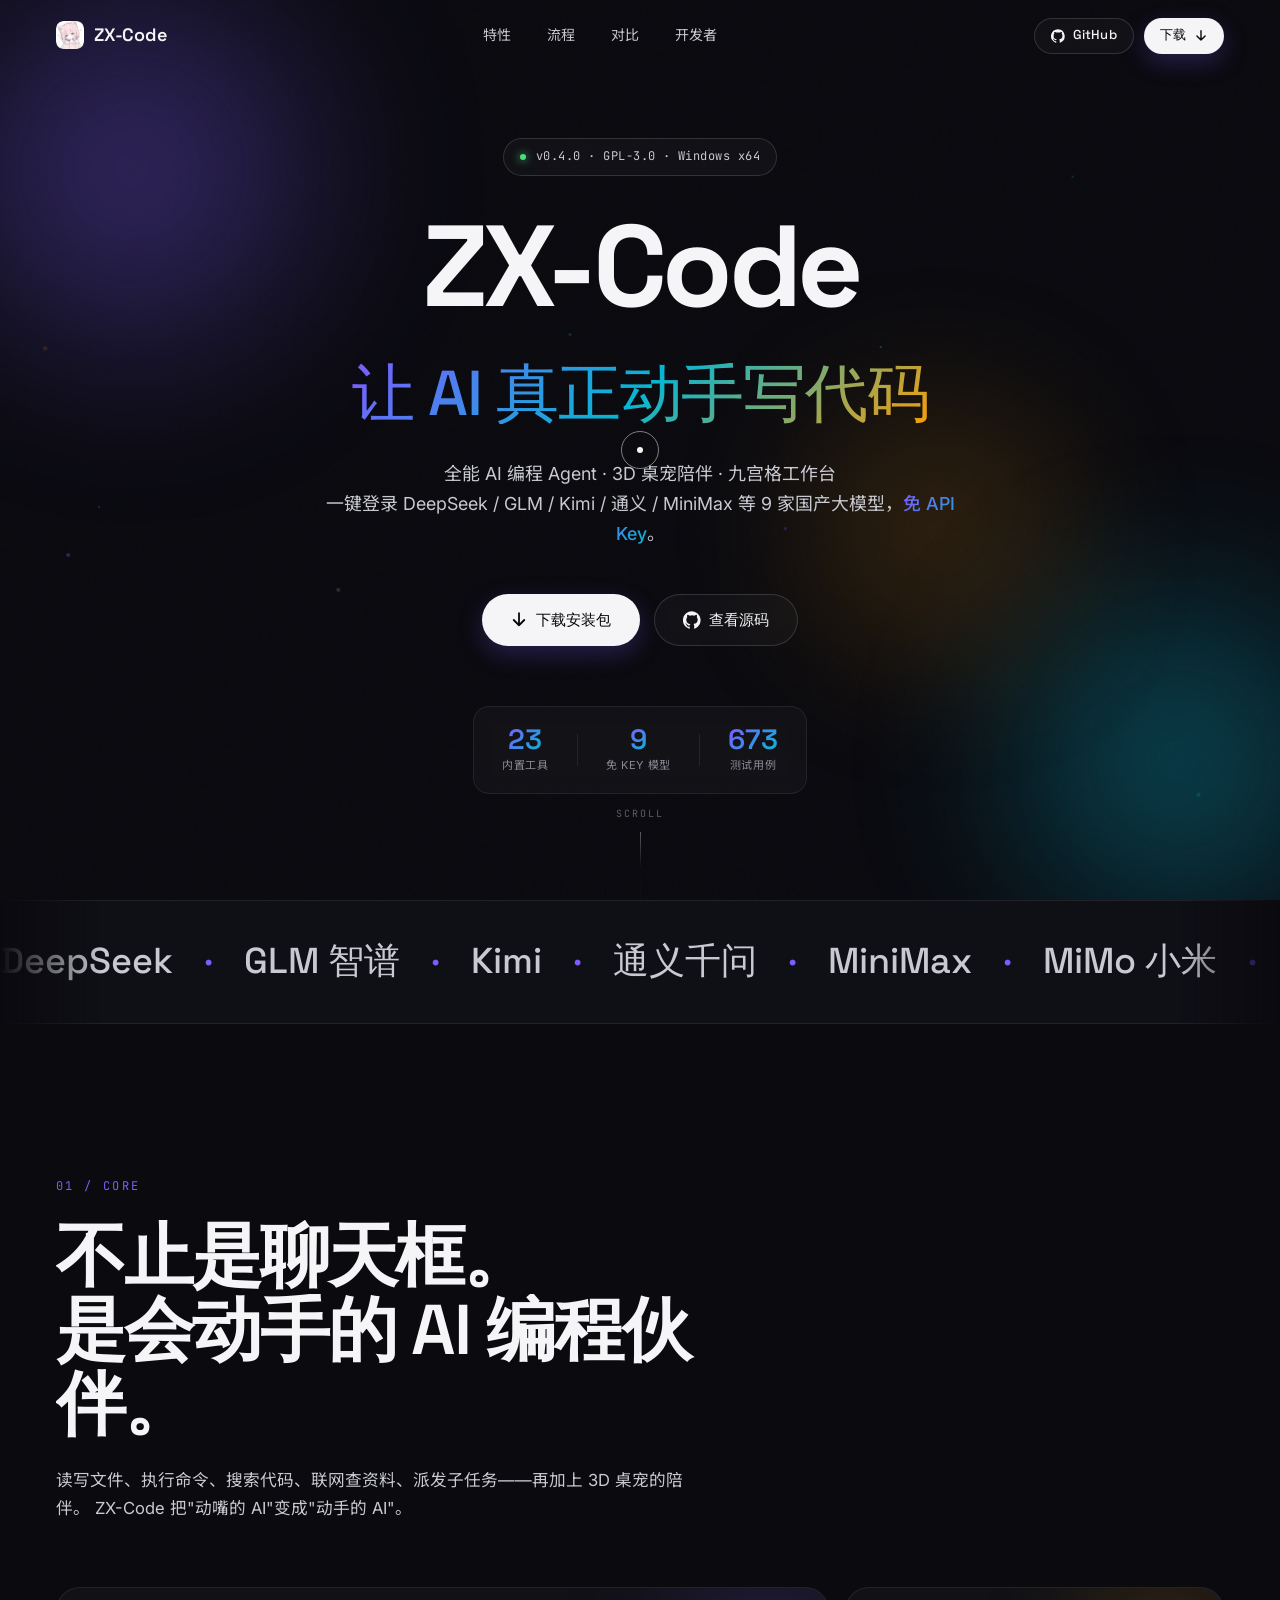
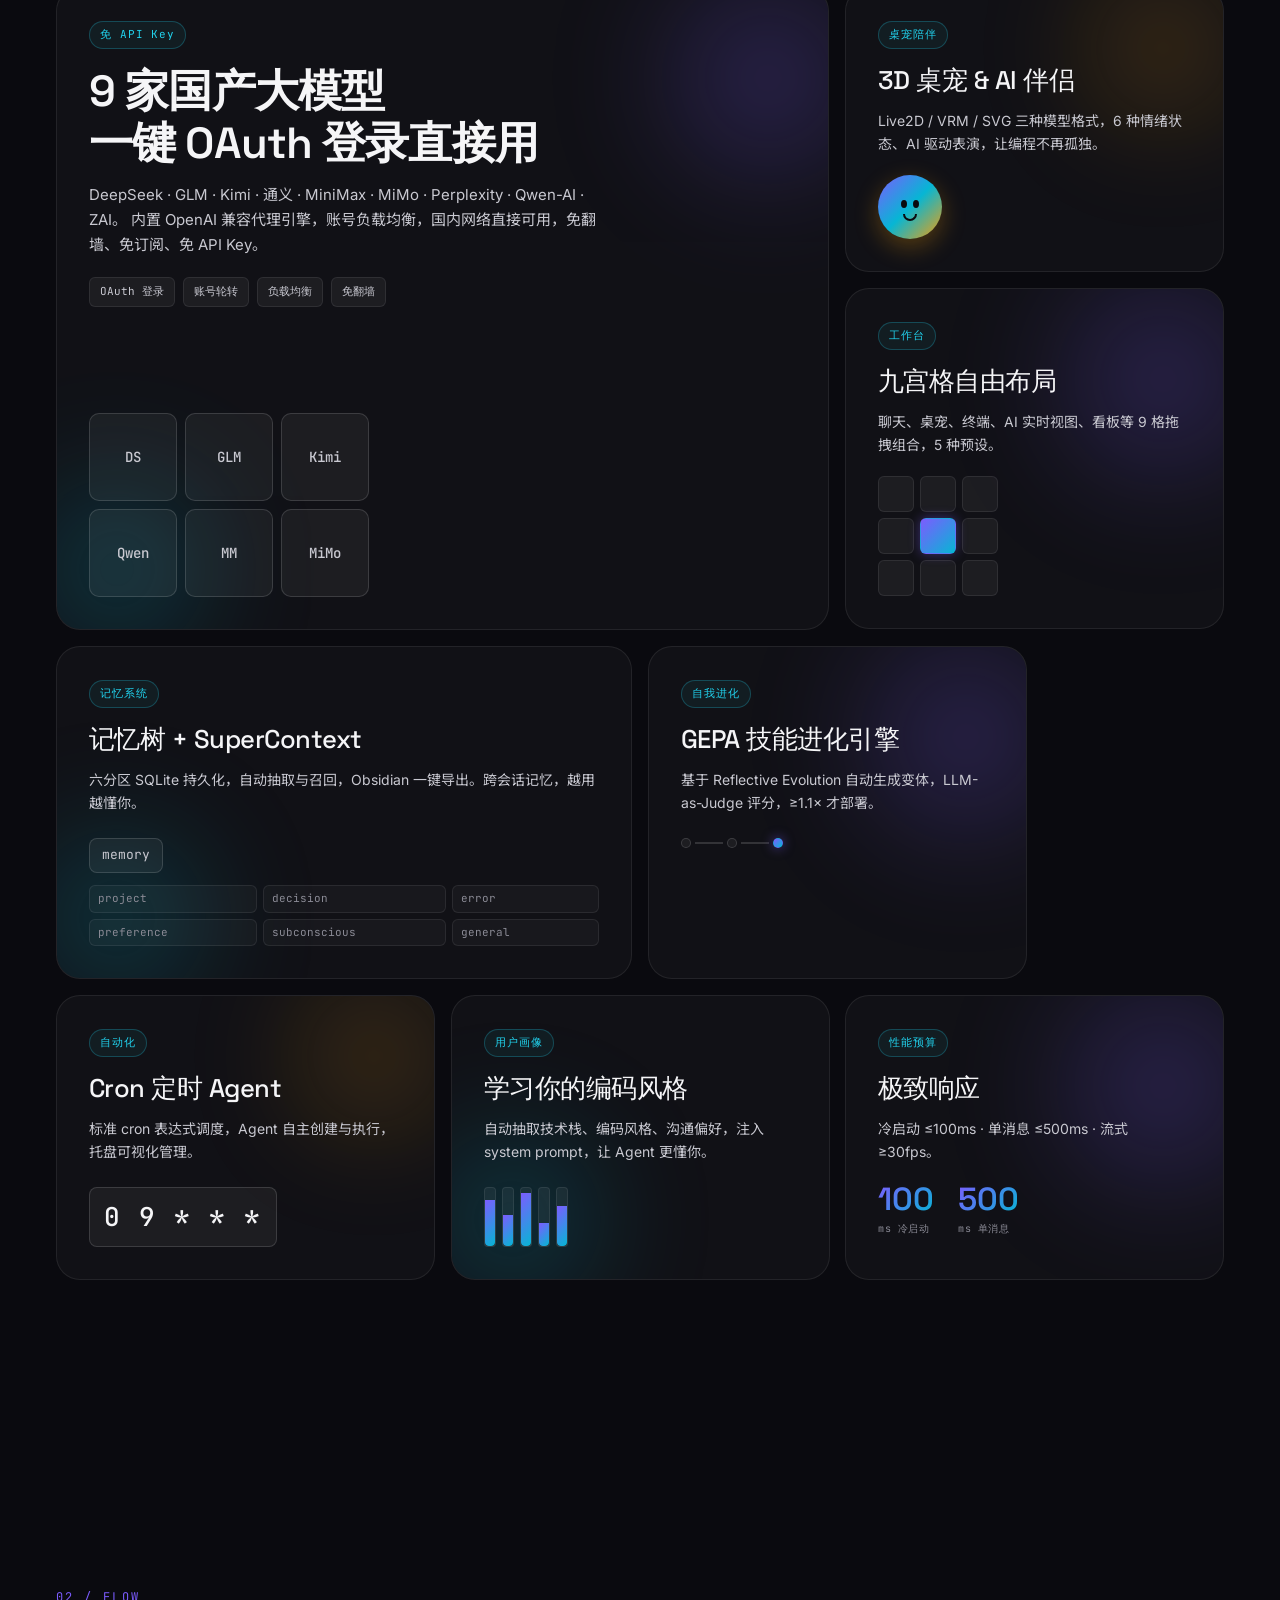
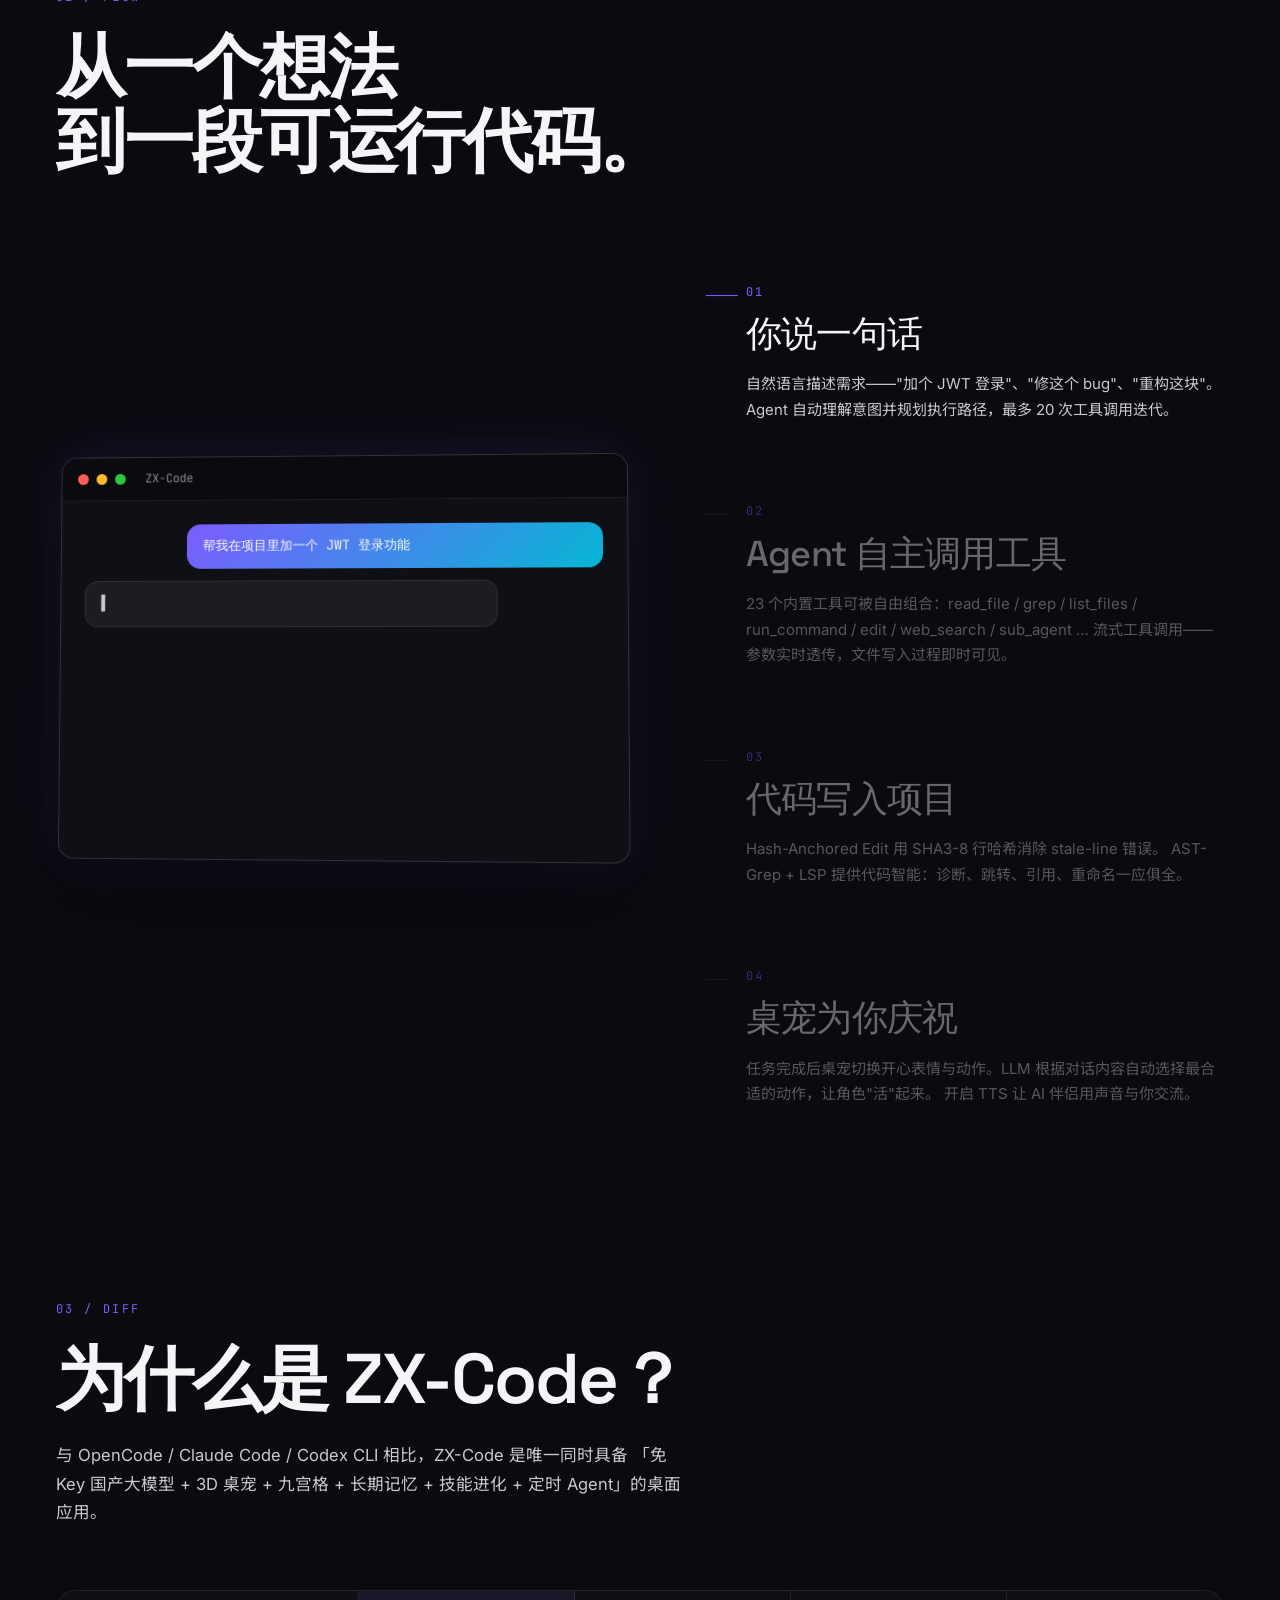
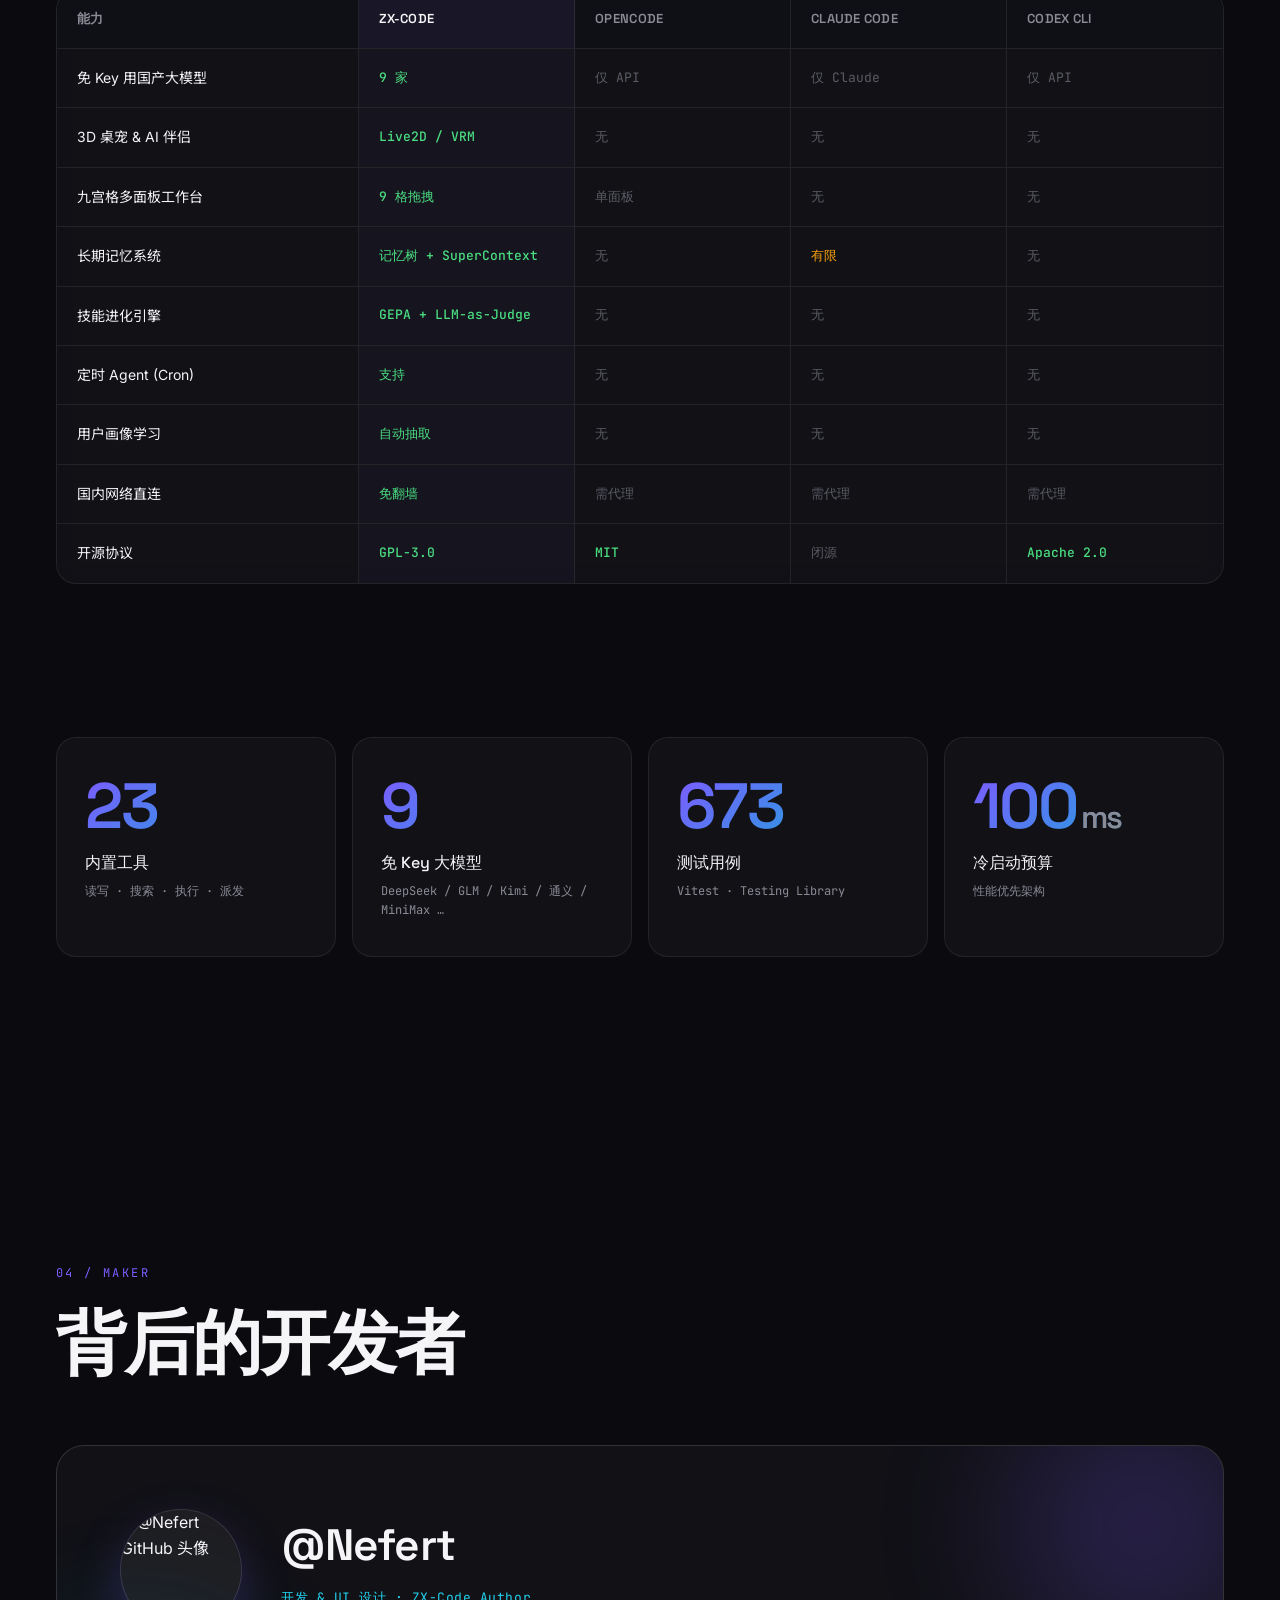
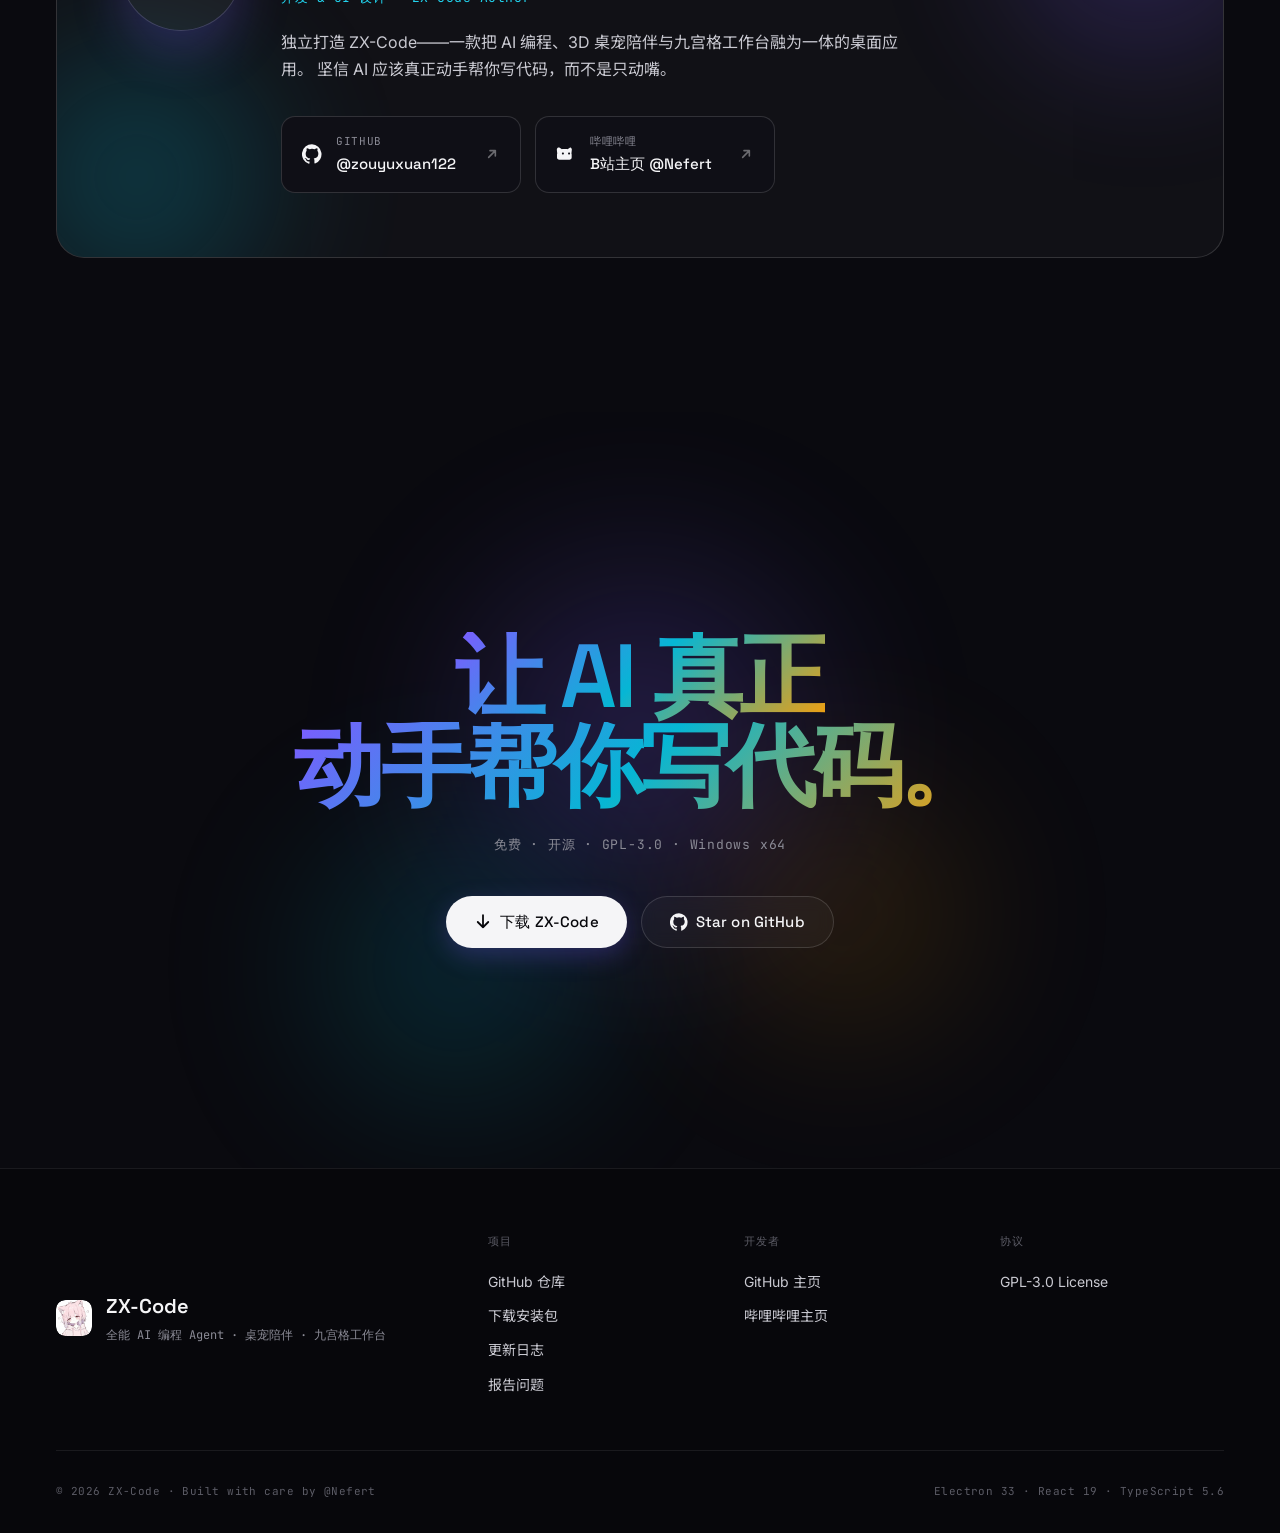
==== index.html @ 52ae1f7a "init: ZX-Code showcase website for GitHub Pages" ====
<!DOCTYPE html>
<html lang="zh-CN">
<head>
  <meta charset="UTF-8" />
  <meta name="viewport" content="width=device-width, initial-scale=1.0, viewport-fit=cover" />
  <title>ZX-Code · 全能 AI 编程 Agent · 桌宠陪伴 · 九宫格工作台</title>
  <meta name="description" content="ZX-Code 是一款运行于 Windows 的桌面端 AI 编程 Agent。一键登录免费使用 DeepSeek / GLM / Kimi / 通义 / MiniMax 等国产大模型，免 API Key。内置 3D 桌宠、九宫格工作台、长期记忆、技能进化引擎、定时 Agent、用户画像。" />
  <meta name="theme-color" content="#0A0A0F" />
  <meta property="og:title" content="ZX-Code · 全能 AI 编程 Agent" />
  <meta property="og:description" content="免 Key 国产大模型 + 3D 桌宠 + 九宫格工作台 + 长期记忆 + 技能进化 + 定时 Agent" />
  <meta property="og:type" content="website" />
  <link rel="icon" href="favicon.png" type="image/png" />
  <link rel="apple-touch-icon" href="favicon.png" />
  <link rel="preconnect" href="https://fonts.googleapis.com" />
  <link rel="preconnect" href="https://fonts.gstatic.com" crossorigin />
  <link href="https://fonts.googleapis.com/css2?family=Space+Grotesk:wght@300;400;500;600;700&family=Inter:wght@300;400;500;600;700&family=JetBrains+Mono:wght@400;500;600&family=Noto+Sans+SC:wght@300;400;500;700&display=swap" rel="stylesheet" />
  <link rel="stylesheet" href="css/style.css" />
</head>
<body>
  <!-- ============== LOADER ============== -->
  <div class="loader" id="loader" aria-hidden="true">
    <div class="loader-inner">
      <img class="loader-mark" src="favicon.png" alt="" aria-hidden="true" />
      <div class="loader-text">
        <span>Z</span><span>X</span><span>-</span><span>C</span><span>o</span><span>d</span><span>e</span>
      </div>
      <div class="loader-bar"><div class="loader-bar-fill"></div></div>
    </div>
  </div>

  <!-- ============== CURSOR ============== -->
  <div class="cursor-dot" id="cursorDot" aria-hidden="true"></div>
  <div class="cursor-ring" id="cursorRing" aria-hidden="true"></div>

  <!-- ============== SCROLL PROGRESS ============== -->
  <div class="scroll-progress" id="scrollProgress" aria-hidden="true"></div>

  <!-- ============== NOISE / GRAIN OVERLAY ============== -->
  <div class="grain" aria-hidden="true"></div>

  <!-- ============== NAV ============== -->
  <header class="nav" id="nav">
    <a href="#top" class="nav-brand" data-cursor="hover">
      <img class="nav-mark" src="favicon.png" alt="" aria-hidden="true" />
      <span>ZX-Code</span>
    </a>
    <nav class="nav-links">
      <a href="#features" data-cursor="hover">特性</a>
      <a href="#workflow" data-cursor="hover">流程</a>
      <a href="#compare" data-cursor="hover">对比</a>
      <a href="#developer" data-cursor="hover">开发者</a>
    </nav>
    <div class="nav-cta">
      <a class="btn btn-ghost btn-sm" href="https://github.com/zouyuxuan122/ZX-code" target="_blank" rel="noopener" data-cursor="hover">
        <svg width="14" height="14" viewBox="0 0 24 24" fill="currentColor" aria-hidden="true"><path d="M12 .3a12 12 0 0 0-3.8 23.4c.6.1.8-.3.8-.6v-2.2c-3.3.7-4-1.6-4-1.6-.5-1.4-1.3-1.8-1.3-1.8-1-.7.1-.7.1-.7 1.2.1 1.8 1.2 1.8 1.2 1.1 1.8 2.8 1.3 3.5 1 .1-.8.4-1.3.8-1.6-2.7-.3-5.5-1.3-5.5-6 0-1.3.5-2.4 1.2-3.2 0-.4-.5-1.6.2-3.2 0 0 1-.3 3.3 1.2a11.5 11.5 0 0 1 6 0C17.3 4.7 18.3 5 18.3 5c.7 1.6.2 2.8.1 3.2.8.8 1.2 1.9 1.2 3.2 0 4.6-2.8 5.6-5.5 5.9.4.4.8 1.1.8 2.3v3.3c0 .3.2.7.8.6A12 12 0 0 0 12 .3"/></svg>
        GitHub
      </a>
      <a class="btn btn-primary btn-sm" href="https://github.com/zouyuxuan122/ZX-code/releases/latest" target="_blank" rel="noopener" data-cursor="hover">
        下载
        <svg width="14" height="14" viewBox="0 0 24 24" fill="none" stroke="currentColor" stroke-width="2.4" stroke-linecap="round" stroke-linejoin="round" aria-hidden="true"><path d="M5 12l7 7 7-7M12 19V3"/></svg>
      </a>
    </div>
    <button class="nav-burger" id="navBurger" aria-label="菜单">
      <span></span><span></span>
    </button>
  </header>

  <!-- ============== MOBILE MENU ============== -->
  <div class="mobile-menu" id="mobileMenu">
    <a href="#features">特性</a>
    <a href="#workflow">流程</a>
    <a href="#compare">对比</a>
    <a href="#developer">开发者</a>
    <a href="https://github.com/zouyuxuan122/ZX-code" target="_blank" rel="noopener">GitHub</a>
    <a href="https://github.com/zouyuxuan122/ZX-code/releases/latest" target="_blank" rel="noopener">下载安装包</a>
  </div>

  <main id="top">

    <!-- ============== HERO ============== -->
    <section class="hero">
      <div class="hero-bg" aria-hidden="true">
        <div class="hero-grid"></div>
        <div class="hero-glow hero-glow-1"></div>
        <div class="hero-glow hero-glow-2"></div>
        <div class="hero-glow hero-glow-3"></div>
        <div class="hero-particles" id="heroParticles"></div>
      </div>

      <div class="hero-content">
        <div class="hero-pill reveal-up" data-reveal>
          <span class="hero-pill-dot"></span>
          <span>v0.4.0 · GPL-3.0 · Windows x64</span>
        </div>

        <h1 class="hero-title">
          <span class="line mask-line"><span class="mask-text">ZX-Code</span></span>
          <span class="line mask-line"><span class="mask-text accent">让 AI 真正动手写代码</span></span>
        </h1>

        <p class="hero-tagline reveal-up" data-reveal>
          全能 AI 编程 Agent · 3D 桌宠陪伴 · 九宫格工作台<br/>
          一键登录 DeepSeek / GLM / Kimi / 通义 / MiniMax 等 9 家国产大模型，<em>免 API Key</em>。
        </p>

        <div class="hero-cta reveal-up" data-reveal>
          <a class="btn btn-primary btn-lg magnetic" href="https://github.com/zouyuxuan122/ZX-code/releases/latest" target="_blank" rel="noopener" data-cursor="hover">
            <svg width="18" height="18" viewBox="0 0 24 24" fill="none" stroke="currentColor" stroke-width="2.4" stroke-linecap="round" stroke-linejoin="round" aria-hidden="true"><path d="M5 12l7 7 7-7M12 19V3"/></svg>
            下载安装包
          </a>
          <a class="btn btn-ghost btn-lg magnetic" href="https://github.com/zouyuxuan122/ZX-code" target="_blank" rel="noopener" data-cursor="hover">
            <svg width="18" height="18" viewBox="0 0 24 24" fill="currentColor" aria-hidden="true"><path d="M12 .3a12 12 0 0 0-3.8 23.4c.6.1.8-.3.8-.6v-2.2c-3.3.7-4-1.6-4-1.6-.5-1.4-1.3-1.8-1.3-1.8-1-.7.1-.7.1-.7 1.2.1 1.8 1.2 1.8 1.2 1.1 1.8 2.8 1.3 3.5 1 .1-.8.4-1.3.8-1.6-2.7-.3-5.5-1.3-5.5-6 0-1.3.5-2.4 1.2-3.2 0-.4-.5-1.6.2-3.2 0 0 1-.3 3.3 1.2a11.5 11.5 0 0 1 6 0C17.3 4.7 18.3 5 18.3 5c.7 1.6.2 2.8.1 3.2.8.8 1.2 1.9 1.2 3.2 0 4.6-2.8 5.6-5.5 5.9.4.4.8 1.1.8 2.3v3.3c0 .3.2.7.8.6A12 12 0 0 0 12 .3"/></svg>
            查看源码
          </a>
        </div>

        <div class="hero-meta reveal-up" data-reveal>
          <div class="hero-meta-item"><span class="num" data-count="23">0</span><span class="lbl">内置工具</span></div>
          <div class="hero-meta-divider"></div>
          <div class="hero-meta-item"><span class="num" data-count="9">0</span><span class="lbl">免 Key 模型</span></div>
          <div class="hero-meta-divider"></div>
          <div class="hero-meta-item"><span class="num" data-count="673">0</span><span class="lbl">测试用例</span></div>
        </div>
      </div>

      <div class="hero-scroll" aria-hidden="true">
        <span>SCROLL</span>
        <div class="hero-scroll-line"></div>
      </div>
    </section>

    <!-- ============== MARQUEE ============== -->
    <section class="marquee" aria-hidden="true">
      <div class="marquee-track" id="marqueeTrack">
        <div class="marquee-group">
          <span>DeepSeek</span><span class="dot">·</span>
          <span>GLM 智谱</span><span class="dot">·</span>
          <span>Kimi</span><span class="dot">·</span>
          <span>通义千问</span><span class="dot">·</span>
          <span>MiniMax</span><span class="dot">·</span>
          <span>MiMo 小米</span><span class="dot">·</span>
          <span>Perplexity</span><span class="dot">·</span>
          <span>Qwen-AI</span><span class="dot">·</span>
          <span>ZAI</span><span class="dot">·</span>
          <span>OpenAI</span><span class="dot">·</span>
          <span>Anthropic</span><span class="dot">·</span>
          <span>Gemini</span><span class="dot">·</span>
          <span>Ollama</span><span class="dot">·</span>
        </div>
        <div class="marquee-group" aria-hidden="true">
          <span>DeepSeek</span><span class="dot">·</span>
          <span>GLM 智谱</span><span class="dot">·</span>
          <span>Kimi</span><span class="dot">·</span>
          <span>通义千问</span><span class="dot">·</span>
          <span>MiniMax</span><span class="dot">·</span>
          <span>MiMo 小米</span><span class="dot">·</span>
          <span>Perplexity</span><span class="dot">·</span>
          <span>Qwen-AI</span><span class="dot">·</span>
          <span>ZAI</span><span class="dot">·</span>
          <span>OpenAI</span><span class="dot">·</span>
          <span>Anthropic</span><span class="dot">·</span>
          <span>Gemini</span><span class="dot">·</span>
          <span>Ollama</span><span class="dot">·</span>
        </div>
      </div>
    </section>

    <!-- ============== FEATURES (BENTO) ============== -->
    <section class="section features" id="features">
      <div class="section-head">
        <div class="section-label reveal-up" data-reveal>01 / CORE</div>
        <h2 class="section-title">
          <span class="line mask-line"><span class="mask-text">不止是聊天框。</span></span>
          <span class="line mask-line"><span class="mask-text">是会动手的 AI 编程伙伴。</span></span>
        </h2>
        <p class="section-desc reveal-up" data-reveal>
          读写文件、执行命令、搜索代码、联网查资料、派发子任务——再加上 3D 桌宠的陪伴。
          ZX-Code 把"动嘴的 AI"变成"动手的 AI"。
        </p>
      </div>

      <div class="bento">
        <!-- LARGE: 免Key国产大模型 -->
        <article class="bento-card bento-lg tilt" data-tilt>
          <div class="bento-bg">
            <div class="orb orb-violet"></div>
            <div class="orb orb-cyan"></div>
          </div>
          <div class="bento-content">
            <div class="bento-tag">免 API Key</div>
            <h3 class="bento-title">9 家国产大模型<br/>一键 OAuth 登录直接用</h3>
            <p class="bento-desc">
              DeepSeek · GLM · Kimi · 通义 · MiniMax · MiMo · Perplexity · Qwen-AI · ZAI。
              内置 OpenAI 兼容代理引擎，账号负载均衡，国内网络直接可用，免翻墙、免订阅、免 API Key。
            </p>
            <div class="bento-chips">
              <span>OAuth 登录</span><span>账号轮转</span><span>负载均衡</span><span>免翻墙</span>
            </div>
          </div>
          <div class="bento-grid-mini" aria-hidden="true">
            <div class="mini-cell">DS</div><div class="mini-cell">GLM</div>
            <div class="mini-cell">Kimi</div><div class="mini-cell">Qwen</div>
            <div class="mini-cell">MM</div><div class="mini-cell">MiMo</div>
          </div>
        </article>

        <!-- 3D 桌宠 -->
        <article class="bento-card tilt" data-tilt>
          <div class="bento-bg"><div class="orb orb-amber"></div></div>
          <div class="bento-content">
            <div class="bento-tag">桌宠陪伴</div>
            <h3 class="bento-title">3D 桌宠 & AI 伴侣</h3>
            <p class="bento-desc">Live2D / VRM / SVG 三种模型格式，6 种情绪状态、AI 驱动表演，让编程不再孤独。</p>
            <div class="pet-emoji" aria-hidden="true">
              <span class="pet-eye"></span><span class="pet-eye"></span>
              <span class="pet-mouth"></span>
            </div>
          </div>
        </article>

        <!-- 九宫格 -->
        <article class="bento-card tilt" data-tilt>
          <div class="bento-bg"><div class="orb orb-violet"></div></div>
          <div class="bento-content">
            <div class="bento-tag">工作台</div>
            <h3 class="bento-title">九宫格自由布局</h3>
            <p class="bento-desc">聊天、桌宠、终端、AI 实时视图、看板等 9 格拖拽组合，5 种预设。</p>
            <div class="nine-grid" aria-hidden="true">
              <span></span><span></span><span></span>
              <span></span><span class="hl"></span><span></span>
              <span></span><span></span><span></span>
            </div>
          </div>
        </article>

        <!-- 长期记忆 -->
        <article class="bento-card bento-md tilt" data-tilt>
          <div class="bento-bg"><div class="orb orb-cyan"></div></div>
          <div class="bento-content">
            <div class="bento-tag">记忆系统</div>
            <h3 class="bento-title">记忆树 + SuperContext</h3>
            <p class="bento-desc">六分区 SQLite 持久化，自动抽取与召回，Obsidian 一键导出。跨会话记忆，越用越懂你。</p>
            <div class="mem-tree" aria-hidden="true">
              <div class="mem-node root">memory</div>
              <div class="mem-children">
                <div class="mem-node">project</div>
                <div class="mem-node">decision</div>
                <div class="mem-node">error</div>
                <div class="mem-node">preference</div>
                <div class="mem-node">subconscious</div>
                <div class="mem-node">general</div>
              </div>
            </div>
          </div>
        </article>

        <!-- 技能进化 -->
        <article class="bento-card tilt" data-tilt>
          <div class="bento-bg"><div class="orb orb-violet"></div></div>
          <div class="bento-content">
            <div class="bento-tag">自我进化</div>
            <h3 class="bento-title">GEPA 技能进化引擎</h3>
            <p class="bento-desc">基于 Reflective Evolution 自动生成变体，LLM-as-Judge 评分，≥1.1× 才部署。</p>
            <div class="evo-line" aria-hidden="true">
              <span class="evo-dot"></span>
              <span class="evo-bar"></span>
              <span class="evo-dot"></span>
              <span class="evo-bar"></span>
              <span class="evo-dot hl"></span>
            </div>
          </div>
        </article>

        <!-- 定时 Agent -->
        <article class="bento-card tilt" data-tilt>
          <div class="bento-bg"><div class="orb orb-amber"></div></div>
          <div class="bento-content">
            <div class="bento-tag">自动化</div>
            <h3 class="bento-title">Cron 定时 Agent</h3>
            <p class="bento-desc">标准 cron 表达式调度，Agent 自主创建与执行，托盘可视化管理。</p>
            <div class="cron-mono" aria-hidden="true">0 9 * * *</div>
          </div>
        </article>

        <!-- 用户画像 -->
        <article class="bento-card tilt" data-tilt>
          <div class="bento-bg"><div class="orb orb-cyan"></div></div>
          <div class="bento-content">
            <div class="bento-tag">用户画像</div>
            <h3 class="bento-title">学习你的编码风格</h3>
            <p class="bento-desc">自动抽取技术栈、编码风格、沟通偏好，注入 system prompt，让 Agent 更懂你。</p>
            <div class="profile-bars" aria-hidden="true">
              <div class="bar"><span style="height:80%"></span></div>
              <div class="bar"><span style="height:55%"></span></div>
              <div class="bar"><span style="height:92%"></span></div>
              <div class="bar"><span style="height:40%"></span></div>
              <div class="bar"><span style="height:70%"></span></div>
            </div>
          </div>
        </article>

        <!-- 性能预算 -->
        <article class="bento-card bento-sm tilt" data-tilt>
          <div class="bento-bg"><div class="orb orb-violet"></div></div>
          <div class="bento-content">
            <div class="bento-tag">性能预算</div>
            <h3 class="bento-title">极致响应</h3>
            <p class="bento-desc">冷启动 ≤100ms · 单消息 ≤500ms · 流式 ≥30fps。</p>
            <div class="perf-num">
              <div><strong>100</strong><span>ms 冷启动</span></div>
              <div><strong>500</strong><span>ms 单消息</span></div>
            </div>
          </div>
        </article>
      </div>
    </section>

    <!-- ============== STICKY STORY / WORKFLOW ============== -->
    <section class="section workflow" id="workflow">
      <div class="section-head">
        <div class="section-label reveal-up" data-reveal>02 / FLOW</div>
        <h2 class="section-title">
          <span class="line mask-line"><span class="mask-text">从一个想法</span></span>
          <span class="line mask-line"><span class="mask-text">到一段可运行代码。</span></span>
        </h2>
      </div>

      <div class="story" id="story">
        <div class="story-sticky">
          <div class="story-visual" id="storyVisual">
            <div class="story-window">
              <div class="story-window-bar">
                <span class="dot-r"></span><span class="dot-y"></span><span class="dot-g"></span>
                <span class="story-window-title">ZX-Code</span>
              </div>
              <div class="story-window-body">
                <div class="story-step story-step-0 is-active" data-step="0">
                  <div class="chat-bubble user">帮我在项目里加一个 JWT 登录功能</div>
                  <div class="chat-bubble ai"><span class="typing">▌</span></div>
                </div>
                <div class="story-step story-step-1" data-step="1">
                  <div class="tool-call">
                    <span class="tool-name">read_file</span>
                    <span class="tool-args">src/main/index.ts</span>
                  </div>
                  <div class="tool-call">
                    <span class="tool-name">grep</span>
                    <span class="tool-args">"auth|login|jwt"</span>
                  </div>
                  <div class="tool-call">
                    <span class="tool-name">list_files</span>
                    <span class="tool-args">src/main/auth/</span>
                  </div>
                </div>
                <div class="story-step story-step-2" data-step="2">
                  <div class="code-line"><span class="kw">import</span> jwt <span class="kw">from</span> <span class="str">'jsonwebtoken'</span>;</div>
                  <div class="code-line"><span class="kw">export function</span> <span class="fn">verifyToken</span>(token: <span class="typ">string</span>) {</div>
                  <div class="code-line indent">  <span class="kw">const</span> payload = jwt.<span class="fn">verify</span>(token, SECRET);</div>
                  <div class="code-line indent">  <span class="kw">return</span> payload;</div>
                  <div class="code-line">}</div>
                </div>
                <div class="story-step story-step-3" data-step="3">
                  <div class="pet-celebrate">
                    <div class="pet-face">
                      <span class="pet-eye"></span><span class="pet-eye"></span>
                      <span class="pet-mouth happy"></span>
                    </div>
                    <div class="pet-bubble">完成啦 ✦ 4 个文件已创建</div>
                  </div>
                </div>
              </div>
            </div>
          </div>
        </div>

        <div class="story-steps">
          <div class="story-step-text" data-step="0">
            <div class="step-num">01</div>
            <h3>你说一句话</h3>
            <p>自然语言描述需求——"加个 JWT 登录"、"修这个 bug"、"重构这块"。
            Agent 自动理解意图并规划执行路径，最多 20 次工具调用迭代。</p>
          </div>
          <div class="story-step-text" data-step="1">
            <div class="step-num">02</div>
            <h3>Agent 自主调用工具</h3>
            <p>23 个内置工具可被自由组合：read_file / grep / list_files / run_command / edit / web_search / sub_agent …
            流式工具调用——参数实时透传，文件写入过程即时可见。</p>
          </div>
          <div class="story-step-text" data-step="2">
            <div class="step-num">03</div>
            <h3>代码写入项目</h3>
            <p>Hash-Anchored Edit 用 SHA3-8 行哈希消除 stale-line 错误。
            AST-Grep + LSP 提供代码智能：诊断、跳转、引用、重命名一应俱全。</p>
          </div>
          <div class="story-step-text" data-step="3">
            <div class="step-num">04</div>
            <h3>桌宠为你庆祝</h3>
            <p>任务完成后桌宠切换开心表情与动作。LLM 根据对话内容自动选择最合适的动作，让角色"活"起来。
            开启 TTS 让 AI 伴侣用声音与你交流。</p>
          </div>
        </div>
      </div>
    </section>

    <!-- ============== COMPARE ============== -->
    <section class="section compare" id="compare">
      <div class="section-head">
        <div class="section-label reveal-up" data-reveal>03 / DIFF</div>
        <h2 class="section-title">
          <span class="line mask-line"><span class="mask-text">为什么是 ZX-Code？</span></span>
        </h2>
        <p class="section-desc reveal-up" data-reveal>
          与 OpenCode / Claude Code / Codex CLI 相比，ZX-Code 是唯一同时具备
          「免 Key 国产大模型 + 3D 桌宠 + 九宫格 + 长期记忆 + 技能进化 + 定时 Agent」的桌面应用。
        </p>
      </div>

      <div class="compare-table" data-reveal>
        <div class="compare-row compare-head">
          <div class="compare-cell">能力</div>
          <div class="compare-cell hl">ZX-Code</div>
          <div class="compare-cell">OpenCode</div>
          <div class="compare-cell">Claude Code</div>
          <div class="compare-cell">Codex CLI</div>
        </div>
        <div class="compare-row">
          <div class="compare-cell">免 Key 用国产大模型</div>
          <div class="compare-cell hl"><span class="yes">9 家</span></div>
          <div class="compare-cell"><span class="no">仅 API</span></div>
          <div class="compare-cell"><span class="no">仅 Claude</span></div>
          <div class="compare-cell"><span class="no">仅 API</span></div>
        </div>
        <div class="compare-row">
          <div class="compare-cell">3D 桌宠 & AI 伴侣</div>
          <div class="compare-cell hl"><span class="yes">Live2D / VRM</span></div>
          <div class="compare-cell"><span class="no">无</span></div>
          <div class="compare-cell"><span class="no">无</span></div>
          <div class="compare-cell"><span class="no">无</span></div>
        </div>
        <div class="compare-row">
          <div class="compare-cell">九宫格多面板工作台</div>
          <div class="compare-cell hl"><span class="yes">9 格拖拽</span></div>
          <div class="compare-cell"><span class="no">单面板</span></div>
          <div class="compare-cell"><span class="no">无</span></div>
          <div class="compare-cell"><span class="no">无</span></div>
        </div>
        <div class="compare-row">
          <div class="compare-cell">长期记忆系统</div>
          <div class="compare-cell hl"><span class="yes">记忆树 + SuperContext</span></div>
          <div class="compare-cell"><span class="no">无</span></div>
          <div class="compare-cell"><span class="meh">有限</span></div>
          <div class="compare-cell"><span class="no">无</span></div>
        </div>
        <div class="compare-row">
          <div class="compare-cell">技能进化引擎</div>
          <div class="compare-cell hl"><span class="yes">GEPA + LLM-as-Judge</span></div>
          <div class="compare-cell"><span class="no">无</span></div>
          <div class="compare-cell"><span class="no">无</span></div>
          <div class="compare-cell"><span class="no">无</span></div>
        </div>
        <div class="compare-row">
          <div class="compare-cell">定时 Agent (Cron)</div>
          <div class="compare-cell hl"><span class="yes">支持</span></div>
          <div class="compare-cell"><span class="no">无</span></div>
          <div class="compare-cell"><span class="no">无</span></div>
          <div class="compare-cell"><span class="no">无</span></div>
        </div>
        <div class="compare-row">
          <div class="compare-cell">用户画像学习</div>
          <div class="compare-cell hl"><span class="yes">自动抽取</span></div>
          <div class="compare-cell"><span class="no">无</span></div>
          <div class="compare-cell"><span class="no">无</span></div>
          <div class="compare-cell"><span class="no">无</span></div>
        </div>
        <div class="compare-row">
          <div class="compare-cell">国内网络直连</div>
          <div class="compare-cell hl"><span class="yes">免翻墙</span></div>
          <div class="compare-cell"><span class="no">需代理</span></div>
          <div class="compare-cell"><span class="no">需代理</span></div>
          <div class="compare-cell"><span class="no">需代理</span></div>
        </div>
        <div class="compare-row">
          <div class="compare-cell">开源协议</div>
          <div class="compare-cell hl"><span class="yes">GPL-3.0</span></div>
          <div class="compare-cell"><span class="yes">MIT</span></div>
          <div class="compare-cell"><span class="no">闭源</span></div>
          <div class="compare-cell"><span class="yes">Apache 2.0</span></div>
        </div>
      </div>
    </section>

    <!-- ============== STATS ============== -->
    <section class="section stats">
      <div class="stats-grid">
        <div class="stat-card reveal-up" data-reveal>
          <div class="stat-num"><span data-count="23">0</span></div>
          <div class="stat-lbl">内置工具</div>
          <div class="stat-desc">读写 · 搜索 · 执行 · 派发</div>
        </div>
        <div class="stat-card reveal-up" data-reveal>
          <div class="stat-num"><span data-count="9">0</span></div>
          <div class="stat-lbl">免 Key 大模型</div>
          <div class="stat-desc">DeepSeek / GLM / Kimi / 通义 / MiniMax …</div>
        </div>
        <div class="stat-card reveal-up" data-reveal>
          <div class="stat-num"><span data-count="673">0</span></div>
          <div class="stat-lbl">测试用例</div>
          <div class="stat-desc">Vitest · Testing Library</div>
        </div>
        <div class="stat-card reveal-up" data-reveal>
          <div class="stat-num"><span data-count="100">0</span><span class="unit">ms</span></div>
          <div class="stat-lbl">冷启动预算</div>
          <div class="stat-desc">性能优先架构</div>
        </div>
      </div>
    </section>

    <!-- ============== DEVELOPER ============== -->
    <section class="section developer" id="developer">
      <div class="section-head">
        <div class="section-label reveal-up" data-reveal>04 / MAKER</div>
        <h2 class="section-title">
          <span class="line mask-line"><span class="mask-text">背后的开发者</span></span>
        </h2>
      </div>

      <div class="dev-card tilt" data-tilt data-reveal>
        <div class="dev-bg">
          <div class="orb orb-violet"></div>
          <div class="orb orb-cyan"></div>
        </div>
        <div class="dev-content">
          <div class="dev-avatar" aria-hidden="true">
            <img src="https://github.com/zouyuxuan122.png" alt="@Nefert GitHub 头像" loading="lazy" />
          </div>
          <div class="dev-info">
            <div class="dev-name">@Nefert</div>
            <div class="dev-role">开发 & UI 设计 · ZX-Code Author</div>
            <p class="dev-bio">
              独立打造 ZX-Code——一款把 AI 编程、3D 桌宠陪伴与九宫格工作台融为一体的桌面应用。
              坚信 AI 应该真正动手帮你写代码，而不是只动嘴。
            </p>
            <div class="dev-links">
              <a class="dev-link magnetic" href="https://github.com/zouyuxuan122" target="_blank" rel="noopener" data-cursor="hover">
                <svg width="20" height="20" viewBox="0 0 24 24" fill="currentColor" aria-hidden="true"><path d="M12 .3a12 12 0 0 0-3.8 23.4c.6.1.8-.3.8-.6v-2.2c-3.3.7-4-1.6-4-1.6-.5-1.4-1.3-1.8-1.3-1.8-1-.7.1-.7.1-.7 1.2.1 1.8 1.2 1.8 1.2 1.1 1.8 2.8 1.3 3.5 1 .1-.8.4-1.3.8-1.6-2.7-.3-5.5-1.3-5.5-6 0-1.3.5-2.4 1.2-3.2 0-.4-.5-1.6.2-3.2 0 0 1-.3 3.3 1.2a11.5 11.5 0 0 1 6 0C17.3 4.7 18.3 5 18.3 5c.7 1.6.2 2.8.1 3.2.8.8 1.2 1.9 1.2 3.2 0 4.6-2.8 5.6-5.5 5.9.4.4.8 1.1.8 2.3v3.3c0 .3.2.7.8.6A12 12 0 0 0 12 .3"/></svg>
                <div class="dev-link-text">
                  <span class="dev-link-label">GitHub</span>
                  <span class="dev-link-handle">@zouyuxuan122</span>
                </div>
                <svg class="dev-link-arrow" width="16" height="16" viewBox="0 0 24 24" fill="none" stroke="currentColor" stroke-width="2.4" stroke-linecap="round" stroke-linejoin="round" aria-hidden="true"><path d="M7 17L17 7M9 7h8v8"/></svg>
              </a>
              <a class="dev-link magnetic" href="https://b23.tv/ZqiibER" target="_blank" rel="noopener" data-cursor="hover">
                <svg width="20" height="20" viewBox="0 0 24 24" fill="currentColor" aria-hidden="true"><path d="M17.8 4.2c-.5 0-.9.1-1.3.3l-2.6 1.7c-.4-.1-.9-.1-1.3-.1H8.4c-.4 0-.9 0-1.3.1L4.5 4.5c-.4-.2-.8-.3-1.3-.3-.5 0-1 .2-1.4.5-.6.5-.9 1.3-.8 2.2l.5 4.4c-.2.4-.3.9-.3 1.4v3.5c0 1.5 1.2 2.7 2.7 2.7h12.2c1.5 0 2.7-1.2 2.7-2.7v-3.5c0-.5-.1-1-.3-1.4l.5-4.4c.1-.9-.2-1.7-.8-2.2-.4-.3-.9-.5-1.4-.5zm-9.5 8.4c-.7 0-1.2-.5-1.2-1.2s.5-1.2 1.2-1.2 1.2.5 1.2 1.2-.5 1.2-1.2 1.2zm7.4 0c-.7 0-1.2-.5-1.2-1.2s.5-1.2 1.2-1.2 1.2.5 1.2 1.2-.5 1.2-1.2 1.2z"/></svg>
                <div class="dev-link-text">
                  <span class="dev-link-label">哔哩哔哩</span>
                  <span class="dev-link-handle">B站主页 @Nefert</span>
                </div>
                <svg class="dev-link-arrow" width="16" height="16" viewBox="0 0 24 24" fill="none" stroke="currentColor" stroke-width="2.4" stroke-linecap="round" stroke-linejoin="round" aria-hidden="true"><path d="M7 17L17 7M9 7h8v8"/></svg>
              </a>
            </div>
          </div>
        </div>
      </div>
    </section>

    <!-- ============== FINAL CTA ============== -->
    <section class="section cta">
      <div class="cta-bg" aria-hidden="true">
        <div class="orb orb-violet big"></div>
        <div class="orb orb-cyan big"></div>
        <div class="orb orb-amber big"></div>
      </div>
      <div class="cta-content">
        <h2 class="cta-title">
          <span class="line mask-line"><span class="mask-text">让 AI 真正</span></span>
          <span class="line mask-line"><span class="mask-text">动手帮你写代码。</span></span>
        </h2>
        <p class="cta-desc reveal-up" data-reveal>免费 · 开源 · GPL-3.0 · Windows x64</p>
        <div class="cta-actions reveal-up" data-reveal>
          <a class="btn btn-primary btn-lg magnetic" href="https://github.com/zouyuxuan122/ZX-code/releases/latest" target="_blank" rel="noopener" data-cursor="hover">
            <svg width="18" height="18" viewBox="0 0 24 24" fill="none" stroke="currentColor" stroke-width="2.4" stroke-linecap="round" stroke-linejoin="round" aria-hidden="true"><path d="M5 12l7 7 7-7M12 19V3"/></svg>
            下载 ZX-Code
          </a>
          <a class="btn btn-ghost btn-lg magnetic" href="https://github.com/zouyuxuan122/ZX-code" target="_blank" rel="noopener" data-cursor="hover">
            <svg width="18" height="18" viewBox="0 0 24 24" fill="currentColor" aria-hidden="true"><path d="M12 .3a12 12 0 0 0-3.8 23.4c.6.1.8-.3.8-.6v-2.2c-3.3.7-4-1.6-4-1.6-.5-1.4-1.3-1.8-1.3-1.8-1-.7.1-.7.1-.7 1.2.1 1.8 1.2 1.8 1.2 1.1 1.8 2.8 1.3 3.5 1 .1-.8.4-1.3.8-1.6-2.7-.3-5.5-1.3-5.5-6 0-1.3.5-2.4 1.2-3.2 0-.4-.5-1.6.2-3.2 0 0 1-.3 3.3 1.2a11.5 11.5 0 0 1 6 0C17.3 4.7 18.3 5 18.3 5c.7 1.6.2 2.8.1 3.2.8.8 1.2 1.9 1.2 3.2 0 4.6-2.8 5.6-5.5 5.9.4.4.8 1.1.8 2.3v3.3c0 .3.2.7.8.6A12 12 0 0 0 12 .3"/></svg>
            Star on GitHub
          </a>
        </div>
      </div>
    </section>

  </main>

  <!-- ============== FOOTER ============== -->
  <footer class="footer">
    <div class="footer-inner">
      <div class="footer-brand">
        <img class="nav-mark" src="favicon.png" alt="" aria-hidden="true" />
        <div>
          <div class="footer-name">ZX-Code</div>
          <div class="footer-tag">全能 AI 编程 Agent · 桌宠陪伴 · 九宫格工作台</div>
        </div>
      </div>
      <div class="footer-links">
        <div class="footer-col">
          <div class="footer-col-title">项目</div>
          <a href="https://github.com/zouyuxuan122/ZX-code" target="_blank" rel="noopener" data-cursor="hover">GitHub 仓库</a>
          <a href="https://github.com/zouyuxuan122/ZX-code/releases/latest" target="_blank" rel="noopener" data-cursor="hover">下载安装包</a>
          <a href="https://github.com/zouyuxuan122/ZX-code/releases" target="_blank" rel="noopener" data-cursor="hover">更新日志</a>
          <a href="https://github.com/zouyuxuan122/ZX-code/issues" target="_blank" rel="noopener" data-cursor="hover">报告问题</a>
        </div>
        <div class="footer-col">
          <div class="footer-col-title">开发者</div>
          <a href="https://github.com/zouyuxuan122" target="_blank" rel="noopener" data-cursor="hover">GitHub 主页</a>
          <a href="https://b23.tv/ZqiibER" target="_blank" rel="noopener" data-cursor="hover">哔哩哔哩主页</a>
        </div>
        <div class="footer-col">
          <div class="footer-col-title">协议</div>
          <a href="https://github.com/zouyuxuan122/ZX-code/blob/main/LICENSE" target="_blank" rel="noopener" data-cursor="hover">GPL-3.0 License</a>
        </div>
      </div>
    </div>
    <div class="footer-bottom">
      <span>© 2026 ZX-Code · Built with care by @Nefert</span>
      <span>Electron 33 · React 19 · TypeScript 5.6</span>
    </div>
  </footer>

  <!-- ============== SCRIPTS ============== -->
  <script src="https://cdnjs.cloudflare.com/ajax/libs/gsap/3.12.5/gsap.min.js"></script>
  <script src="https://cdnjs.cloudflare.com/ajax/libs/gsap/3.12.5/ScrollTrigger.min.js"></script>
  <script src="https://cdn.jsdelivr.net/npm/@studio-freight/lenis@1.0.42/dist/lenis.min.js"></script>
  <script src="js/main.js"></script>
</body>
</html>
---- css/style.css ----
/* ============================================================
   ZX-Code Showcase · style.css
   ============================================================ */

/* ---------- DESIGN TOKENS ---------- */
:root {
  /* Palette */
  --bg-0: #07070B;
  --bg-1: #0A0A0F;
  --bg-2: #0F0F16;
  --surface: rgba(255, 255, 255, 0.03);
  --surface-2: rgba(255, 255, 255, 0.05);
  --border: rgba(255, 255, 255, 0.08);
  --border-strong: rgba(255, 255, 255, 0.14);

  --fg-0: #F5F5F7;
  --fg-1: #C9C9D1;
  --fg-2: #8B8B96;
  --fg-3: #5C5C66;

  /* Accents */
  --violet: #7C5CFF;
  --violet-2: #8B5CF6;
  --cyan: #06B6D4;
  --cyan-2: #22D3EE;
  --amber: #F59E0B;
  --amber-2: #FBBF24;
  --rose: #FF6B6B;

  --grad-vc: linear-gradient(135deg, #7C5CFF 0%, #06B6D4 100%);
  --grad-vca: linear-gradient(135deg, #7C5CFF 0%, #06B6D4 50%, #F59E0B 100%);
  --grad-cv: linear-gradient(135deg, #06B6D4 0%, #7C5CFF 100%);

  /* Typography */
  --font-display: 'Space Grotesk', 'Inter', system-ui, -apple-system, sans-serif;
  --font-body: 'Inter', 'Noto Sans SC', system-ui, -apple-system, sans-serif;
  --font-mono: 'JetBrains Mono', ui-monospace, monospace;

  /* Easings - non-linear */
  --ease-expo: cubic-bezier(0.16, 1, 0.3, 1);
  --ease-out-quint: cubic-bezier(0.22, 1, 0.36, 1);
  --ease-in-out-quint: cubic-bezier(0.83, 0, 0.17, 1);
  --ease-back: cubic-bezier(0.34, 1.56, 0.64, 1);

  /* Layout */
  --max-w: 1320px;
  --gutter: clamp(20px, 5vw, 56px);
  --nav-h: 72px;
}

/* ---------- RESET ---------- */
*, *::before, *::after { box-sizing: border-box; margin: 0; padding: 0; }

html { -webkit-text-size-adjust: 100%; scroll-behavior: auto; }

body {
  background: var(--bg-1);
  color: var(--fg-0);
  font-family: var(--font-body);
  font-size: 16px;
  line-height: 1.6;
  -webkit-font-smoothing: antialiased;
  -moz-osx-font-smoothing: grayscale;
  overflow-x: hidden;
  cursor: none;
}

@media (hover: none), (pointer: coarse) {
  body { cursor: auto; }
}

a { color: inherit; text-decoration: none; }
button { font: inherit; background: none; border: none; color: inherit; cursor: none; }
img, svg { display: block; max-width: 100%; }
ul, ol { list-style: none; }

::selection { background: rgba(124, 92, 255, 0.35); color: #fff; }

/* ---------- GRAIN ---------- */
.grain {
  position: fixed; inset: 0; z-index: 1;
  pointer-events: none; opacity: 0.035;
  background-image: url("data:image/svg+xml;utf8,<svg viewBox='0 0 200 200' xmlns='http://www.w3.org/2000/svg'><filter id='n'><feTurbulence type='fractalNoise' baseFrequency='0.9' numOctaves='3' stitchTiles='stitch'/></filter><rect width='100%' height='100%' filter='url(%23n)'/></svg>");
  mix-blend-mode: overlay;
}

/* ---------- LOADER ---------- */
.loader {
  position: fixed; inset: 0; z-index: 9999;
  background: var(--bg-0);
  display: grid; place-items: center;
  transition: opacity 0.6s var(--ease-expo), visibility 0.6s var(--ease-expo);
}
.loader.is-done { opacity: 0; visibility: hidden; }
.loader-inner { display: flex; flex-direction: column; align-items: center; gap: 28px; }
.loader-mark {
  width: 56px; height: 56px;
  object-fit: cover;
  border-radius: 14px;
  animation: loaderPulse 1.4s var(--ease-in-out-quint) infinite;
}
@keyframes loaderPulse {
  0%, 100% { transform: scale(1); opacity: 0.9; }
  50% { transform: scale(0.92); opacity: 1; }
}
.loader-text {
  font-family: var(--font-display);
  font-weight: 600;
  font-size: 22px;
  letter-spacing: 0.18em;
  display: flex; gap: 2px;
}
.loader-text span {
  display: inline-block;
  opacity: 0; transform: translateY(8px);
  animation: loaderText 0.6s var(--ease-expo) forwards;
}
.loader-text span:nth-child(1) { animation-delay: 0.05s; }
.loader-text span:nth-child(2) { animation-delay: 0.10s; }
.loader-text span:nth-child(3) { animation-delay: 0.15s; }
.loader-text span:nth-child(4) { animation-delay: 0.20s; }
.loader-text span:nth-child(5) { animation-delay: 0.25s; }
.loader-text span:nth-child(6) { animation-delay: 0.30s; }
.loader-text span:nth-child(7) { animation-delay: 0.35s; }
@keyframes loaderText {
  to { opacity: 1; transform: translateY(0); }
}
.loader-bar {
  width: 200px; height: 2px;
  background: var(--surface-2);
  overflow: hidden; border-radius: 2px;
}
.loader-bar-fill {
  width: 0%; height: 100%;
  background: var(--grad-vc);
  animation: loaderBar 1.6s var(--ease-in-out-quint) forwards;
}
@keyframes loaderBar { to { width: 100%; } }

/* ---------- CURSOR ---------- */
.cursor-dot, .cursor-ring {
  position: fixed; top: 0; left: 0;
  pointer-events: none; z-index: 10000;
  transform: translate(-50%, -50%);
  mix-blend-mode: difference;
}
.cursor-dot {
  width: 6px; height: 6px;
  background: #fff;
  border-radius: 50%;
  transition: width 0.2s var(--ease-expo), height 0.2s var(--ease-expo);
}
.cursor-ring {
  width: 38px; height: 38px;
  border: 1.4px solid rgba(255, 255, 255, 0.5);
  border-radius: 50%;
  transition: width 0.3s var(--ease-expo), height 0.3s var(--ease-expo), border-color 0.3s var(--ease-expo), background 0.3s var(--ease-expo);
}
.cursor-ring.is-hover {
  width: 64px; height: 64px;
  background: rgba(255, 255, 255, 0.08);
  border-color: rgba(255, 255, 255, 0.8);
}
.cursor-ring.is-down { transform: translate(-50%, -50%) scale(0.85); }
@media (hover: none), (pointer: coarse) {
  .cursor-dot, .cursor-ring { display: none; }
}

/* ---------- SCROLL PROGRESS ---------- */
.scroll-progress {
  position: fixed; top: 0; left: 0;
  height: 2px; width: 0%;
  background: var(--grad-vca);
  z-index: 999;
  transition: width 0.05s linear;
}

/* ---------- NAV ---------- */
.nav {
  position: fixed; top: 0; left: 0; right: 0;
  height: var(--nav-h);
  display: flex; align-items: center; justify-content: space-between;
  padding: 0 var(--gutter);
  z-index: 100;
  transition: background 0.4s var(--ease-expo), backdrop-filter 0.4s var(--ease-expo), border-color 0.4s var(--ease-expo);
  border-bottom: 1px solid transparent;
}
.nav.is-scrolled {
  background: rgba(10, 10, 15, 0.7);
  backdrop-filter: blur(20px) saturate(180%);
  -webkit-backdrop-filter: blur(20px) saturate(180%);
  border-bottom-color: var(--border);
}
.nav-brand {
  display: flex; align-items: center; gap: 10px;
  font-family: var(--font-display);
  font-weight: 600; font-size: 18px;
  letter-spacing: -0.01em;
}
.nav-mark { width: 28px; height: 28px; object-fit: cover; border-radius: 7px; }
.nav-links {
  display: flex; gap: 36px;
  font-size: 14px; color: var(--fg-1);
}
.nav-links a {
  position: relative; padding: 6px 0;
  transition: color 0.3s var(--ease-expo);
}
.nav-links a::after {
  content: ''; position: absolute;
  bottom: 0; left: 0; right: 0;
  height: 1px; background: var(--fg-0);
  transform: scaleX(0); transform-origin: right;
  transition: transform 0.4s var(--ease-expo);
}
.nav-links a:hover { color: var(--fg-0); }
.nav-links a:hover::after { transform: scaleX(1); transform-origin: left; }
.nav-cta { display: flex; gap: 10px; }
.nav-burger {
  display: none; width: 32px; height: 32px;
  flex-direction: column; justify-content: center; align-items: center; gap: 6px;
}
.nav-burger span {
  display: block; width: 22px; height: 1.6px;
  background: var(--fg-0);
  transition: transform 0.4s var(--ease-expo), opacity 0.3s var(--ease-expo);
}
.nav-burger.is-open span:nth-child(1) { transform: translateY(3.8px) rotate(45deg); }
.nav-burger.is-open span:nth-child(2) { transform: translateY(-3.8px) rotate(-45deg); }

.mobile-menu {
  position: fixed; inset: var(--nav-h) 0 0 0;
  background: var(--bg-0);
  z-index: 99;
  display: flex; flex-direction: column;
  padding: 40px var(--gutter);
  gap: 8px;
  opacity: 0; visibility: hidden;
  transform: translateY(-12px);
  transition: opacity 0.4s var(--ease-expo), visibility 0.4s var(--ease-expo), transform 0.4s var(--ease-expo);
}
.mobile-menu.is-open { opacity: 1; visibility: visible; transform: translateY(0); }
.mobile-menu a {
  font-family: var(--font-display);
  font-size: 28px; font-weight: 500;
  padding: 14px 0;
  border-bottom: 1px solid var(--border);
}

/* ---------- BUTTONS ---------- */
.btn {
  --btn-h: 44px;
  position: relative;
  display: inline-flex; align-items: center; justify-content: center;
  gap: 8px;
  height: var(--btn-h);
  padding: 0 22px;
  border-radius: 999px;
  font-family: var(--font-display);
  font-weight: 500; font-size: 14px;
  letter-spacing: 0.01em;
  white-space: nowrap;
  transition: transform 0.3s var(--ease-expo), background 0.3s var(--ease-expo), color 0.3s var(--ease-expo), border-color 0.3s var(--ease-expo);
  overflow: hidden;
  isolation: isolate;
}
.btn-sm { --btn-h: 36px; padding: 0 16px; font-size: 13px; }
.btn-lg { --btn-h: 52px; padding: 0 28px; font-size: 15px; }

.btn-primary {
  background: var(--fg-0); color: var(--bg-0);
  box-shadow: 0 8px 24px rgba(124, 92, 255, 0.25);
}
.btn-primary::before {
  content: ''; position: absolute; inset: 0;
  background: var(--grad-vc);
  opacity: 0; transition: opacity 0.3s var(--ease-expo);
  z-index: -1;
}
.btn-primary:hover { color: #fff; }
.btn-primary:hover::before { opacity: 1; }

.btn-ghost {
  background: var(--surface);
  color: var(--fg-0);
  border: 1px solid var(--border-strong);
  backdrop-filter: blur(8px);
}
.btn-ghost:hover {
  background: var(--surface-2);
  border-color: rgba(255, 255, 255, 0.25);
}

/* ---------- HERO ---------- */
.hero {
  position: relative;
  min-height: 100vh;
  min-height: 100svh;
  display: flex; flex-direction: column;
  align-items: center; justify-content: center;
  padding: calc(var(--nav-h) + 40px) var(--gutter) 80px;
  overflow: hidden;
}
.hero-bg { position: absolute; inset: 0; z-index: 0; }
.hero-grid {
  position: absolute; inset: -20%;
  background-image:
    linear-gradient(rgba(124, 92, 255, 0.08) 1px, transparent 1px),
    linear-gradient(90deg, rgba(124, 92, 255, 0.08) 1px, transparent 1px);
  background-size: 64px 64px;
  mask-image: radial-gradient(ellipse 70% 50% at 50% 50%, #000 30%, transparent 70%);
  -webkit-mask-image: radial-gradient(ellipse 70% 50% at 50% 50%, #000 30%, transparent 70%);
  transform: perspective(800px) rotateX(60deg) translateY(20%);
  transform-origin: center bottom;
  opacity: 0.7;
}
.hero-glow {
  position: absolute;
  border-radius: 50%;
  filter: blur(80px);
  opacity: 0.45;
  pointer-events: none;
  will-change: transform;
}
.hero-glow-1 {
  width: 520px; height: 520px;
  background: radial-gradient(circle, #7C5CFF, transparent 70%);
  top: -10%; left: -10%;
  animation: floatGlow1 18s ease-in-out infinite;
}
.hero-glow-2 {
  width: 460px; height: 460px;
  background: radial-gradient(circle, #06B6D4, transparent 70%);
  bottom: -10%; right: -10%;
  animation: floatGlow2 22s ease-in-out infinite;
}
.hero-glow-3 {
  width: 340px; height: 340px;
  background: radial-gradient(circle, #F59E0B, transparent 70%);
  top: 40%; left: 60%;
  animation: floatGlow3 16s ease-in-out infinite;
  opacity: 0.3;
}
@keyframes floatGlow1 {
  0%, 100% { transform: translate(0, 0) scale(1); }
  50% { transform: translate(60px, 40px) scale(1.1); }
}
@keyframes floatGlow2 {
  0%, 100% { transform: translate(0, 0) scale(1); }
  50% { transform: translate(-80px, -50px) scale(1.15); }
}
@keyframes floatGlow3 {
  0%, 100% { transform: translate(0, 0) scale(1); }
  50% { transform: translate(-50px, 60px) scale(0.9); }
}

.hero-particles {
  position: absolute; inset: 0;
  pointer-events: none;
}
.hero-particles .particle {
  position: absolute;
  width: 3px; height: 3px;
  background: rgba(255, 255, 255, 0.6);
  border-radius: 50%;
  pointer-events: none;
  will-change: transform, opacity;
}

.hero-content {
  position: relative; z-index: 2;
  display: flex; flex-direction: column;
  align-items: center;
  text-align: center;
  max-width: 880px;
}
.hero-pill {
  display: inline-flex; align-items: center; gap: 10px;
  padding: 8px 16px;
  border-radius: 999px;
  background: var(--surface);
  border: 1px solid var(--border-strong);
  backdrop-filter: blur(10px);
  font-family: var(--font-mono);
  font-size: 12px;
  letter-spacing: 0.04em;
  color: var(--fg-1);
  margin-bottom: 36px;
}
.hero-pill-dot {
  width: 6px; height: 6px;
  background: #4ADE80;
  border-radius: 50%;
  box-shadow: 0 0 8px #4ADE80;
  animation: pulse 2s ease-in-out infinite;
}
@keyframes pulse { 0%, 100% { opacity: 1; } 50% { opacity: 0.5; } }

.hero-title {
  font-family: var(--font-display);
  font-weight: 700;
  font-size: clamp(48px, 9vw, 124px);
  line-height: 0.95;
  letter-spacing: -0.04em;
  margin-bottom: 28px;
}
.hero-title .line { display: block; overflow: hidden; }
.hero-title .mask-text {
  display: inline-block;
  transform: translateY(110%);
}
.hero-title .accent {
  background: var(--grad-vca);
  background-clip: text;
  -webkit-background-clip: text;
  color: transparent;
  font-weight: 500;
  font-size: 0.55em;
  letter-spacing: -0.02em;
  display: inline-block;
  vertical-align: middle;
  margin-top: 0.2em;
}
.hero-tagline {
  font-size: clamp(15px, 1.4vw, 18px);
  color: var(--fg-1);
  line-height: 1.7;
  max-width: 680px;
  margin-bottom: 44px;
}
.hero-tagline em {
  font-style: normal;
  background: var(--grad-vc);
  background-clip: text;
  -webkit-background-clip: text;
  color: transparent;
  font-weight: 500;
}

.hero-cta {
  display: flex; gap: 14px;
  margin-bottom: 60px;
  flex-wrap: wrap; justify-content: center;
}

.hero-meta {
  display: flex; align-items: center; gap: 28px;
  padding: 18px 28px;
  background: var(--surface);
  border: 1px solid var(--border);
  border-radius: 16px;
  backdrop-filter: blur(10px);
}
.hero-meta-item { display: flex; flex-direction: column; align-items: center; gap: 4px; }
.hero-meta-item .num {
  font-family: var(--font-display);
  font-weight: 600; font-size: 28px;
  background: var(--grad-vc);
  background-clip: text; -webkit-background-clip: text;
  color: transparent;
  line-height: 1;
}
.hero-meta-item .lbl {
  font-size: 11px;
  color: var(--fg-2);
  letter-spacing: 0.06em;
  text-transform: uppercase;
}
.hero-meta-divider { width: 1px; height: 32px; background: var(--border); }

.hero-scroll {
  position: absolute; bottom: 32px; left: 50%;
  transform: translateX(-50%);
  display: flex; flex-direction: column; align-items: center; gap: 10px;
  font-family: var(--font-mono);
  font-size: 10px;
  letter-spacing: 0.2em;
  color: var(--fg-3);
  z-index: 2;
}
.hero-scroll-line {
  width: 1px; height: 36px;
  background: linear-gradient(to bottom, var(--fg-3), transparent);
  position: relative; overflow: hidden;
}
.hero-scroll-line::after {
  content: ''; position: absolute;
  top: -100%; left: 0; width: 100%; height: 100%;
  background: linear-gradient(to bottom, transparent, var(--fg-0));
  animation: scrollLine 2s var(--ease-in-out-quint) infinite;
}
@keyframes scrollLine {
  to { top: 100%; }
}

/* ---------- REVEAL ANIMATIONS ---------- */
.reveal-up {
  opacity: 0; transform: translateY(28px);
  transition: opacity 0.9s var(--ease-expo), transform 0.9s var(--ease-expo);
}
.reveal-up.is-visible { opacity: 1; transform: translateY(0); }

.mask-line { display: block; overflow: hidden; }
.mask-text {
  display: inline-block;
  transform: translateY(110%);
  transition: transform 1.1s var(--ease-expo);
}
.is-visible .mask-text,
.mask-line.is-visible .mask-text { transform: translateY(0); }

/* ---------- MARQUEE ---------- */
.marquee {
  position: relative;
  padding: 32px 0;
  border-top: 1px solid var(--border);
  border-bottom: 1px solid var(--border);
  background: var(--bg-2);
  overflow: hidden;
  mask-image: linear-gradient(90deg, transparent, #000 8%, #000 92%, transparent);
  -webkit-mask-image: linear-gradient(90deg, transparent, #000 8%, #000 92%, transparent);
}
.marquee-track {
  display: flex; gap: 32px;
  width: max-content;
  animation: marqueeScroll 36s linear infinite;
}
.marquee-group {
  display: flex; align-items: center; gap: 32px;
  font-family: var(--font-display);
  font-size: clamp(22px, 3vw, 36px);
  font-weight: 500;
  color: var(--fg-1);
  white-space: nowrap;
}
.marquee-group .dot { color: var(--violet); }
@keyframes marqueeScroll {
  to { transform: translateX(-50%); }
}

/* ---------- SECTIONS ---------- */
.section {
  position: relative;
  padding: clamp(80px, 12vw, 160px) var(--gutter);
  max-width: var(--max-w);
  margin: 0 auto;
}
.section-head {
  max-width: 760px;
  margin-bottom: 64px;
}
.section-label {
  font-family: var(--font-mono);
  font-size: 12px;
  letter-spacing: 0.2em;
  color: var(--violet);
  margin-bottom: 24px;
  text-transform: uppercase;
}
.section-title {
  font-family: var(--font-display);
  font-weight: 600;
  font-size: clamp(34px, 5.5vw, 72px);
  line-height: 1.05;
  letter-spacing: -0.03em;
  margin-bottom: 24px;
}
.section-title .line { display: block; overflow: hidden; }
.section-title .mask-text {
  display: inline-block;
  transform: translateY(110%);
}
.section-desc {
  font-size: clamp(15px, 1.3vw, 18px);
  color: var(--fg-1);
  line-height: 1.7;
  max-width: 640px;
}

/* ---------- BENTO ---------- */
.bento {
  display: grid;
  grid-template-columns: repeat(6, 1fr);
  gap: 16px;
}
.bento-card {
  position: relative;
  grid-column: span 2;
  min-height: 280px;
  padding: 32px;
  border-radius: 24px;
  background: var(--surface);
  border: 1px solid var(--border);
  overflow: hidden;
  display: flex; flex-direction: column;
  justify-content: space-between;
  transition: border-color 0.4s var(--ease-expo), background 0.4s var(--ease-expo), transform 0.2s var(--ease-expo);
  will-change: transform;
  transform-style: preserve-3d;
}
.bento-card:hover {
  border-color: var(--border-strong);
  background: var(--surface-2);
}
.bento-lg { grid-column: span 4; grid-row: span 2; min-height: 580px; }
.bento-md { grid-column: span 3; }
.bento-sm { grid-column: span 2; }

.bento-bg {
  position: absolute; inset: 0; z-index: 0;
  overflow: hidden;
  pointer-events: none;
}
.orb {
  position: absolute;
  border-radius: 50%;
  filter: blur(60px);
  opacity: 0.35;
}
.orb-violet { background: radial-gradient(circle, #7C5CFF, transparent 70%); }
.orb-cyan { background: radial-gradient(circle, #06B6D4, transparent 70%); }
.orb-amber { background: radial-gradient(circle, #F59E0B, transparent 70%); }
.orb.big { width: 400px; height: 400px; opacity: 0.4; }
.bento-bg .orb-violet { width: 280px; height: 280px; top: -50px; right: -80px; }
.bento-bg .orb-cyan { width: 240px; height: 240px; bottom: -60px; left: -60px; }
.bento-bg .orb-amber { width: 200px; height: 200px; top: -40px; right: -40px; }

.bento-content { position: relative; z-index: 1; }
.bento-tag {
  display: inline-block;
  font-family: var(--font-mono);
  font-size: 11px;
  letter-spacing: 0.08em;
  color: var(--cyan-2);
  padding: 4px 10px;
  border: 1px solid rgba(34, 211, 238, 0.25);
  border-radius: 999px;
  margin-bottom: 16px;
  background: rgba(34, 211, 238, 0.06);
}
.bento-title {
  font-family: var(--font-display);
  font-weight: 500;
  font-size: clamp(20px, 2vw, 26px);
  line-height: 1.2;
  letter-spacing: -0.02em;
  margin-bottom: 14px;
}
.bento-lg .bento-title { font-size: clamp(28px, 3.4vw, 44px); font-weight: 600; }
.bento-desc {
  font-size: 14px;
  color: var(--fg-1);
  line-height: 1.65;
}
.bento-lg .bento-desc { font-size: 15px; max-width: 520px; }

.bento-chips {
  display: flex; flex-wrap: wrap; gap: 8px;
  margin-top: 20px;
}
.bento-chips span {
  font-family: var(--font-mono);
  font-size: 11px;
  padding: 5px 10px;
  background: var(--surface-2);
  border: 1px solid var(--border);
  border-radius: 6px;
  color: var(--fg-1);
}

.bento-grid-mini {
  position: relative; z-index: 1;
  display: grid;
  grid-template-columns: repeat(3, 1fr);
  gap: 8px;
  max-width: 280px;
  margin-top: 24px;
}
.mini-cell {
  aspect-ratio: 1;
  background: var(--surface-2);
  border: 1px solid var(--border-strong);
  border-radius: 10px;
  display: flex; align-items: center; justify-content: center;
  font-family: var(--font-mono);
  font-size: 14px;
  font-weight: 500;
  color: var(--fg-1);
  transition: transform 0.3s var(--ease-expo), border-color 0.3s var(--ease-expo);
}
.bento-card:hover .mini-cell { transform: translateY(-2px); }
.bento-card:hover .mini-cell:nth-child(1) { border-color: rgba(124, 92, 255, 0.4); }
.bento-card:hover .mini-cell:nth-child(2) { border-color: rgba(6, 182, 212, 0.4); }
.bento-card:hover .mini-cell:nth-child(3) { border-color: rgba(245, 158, 11, 0.4); }

/* Pet emoji */
.pet-emoji {
  position: relative; z-index: 1;
  width: 64px; height: 64px;
  background: var(--grad-vca);
  border-radius: 50%;
  margin-top: 20px;
  display: flex; align-items: center; justify-content: center;
  gap: 6px;
  box-shadow: 0 8px 24px rgba(245, 158, 11, 0.3);
  animation: petBob 3s var(--ease-in-out-quint) infinite;
}
@keyframes petBob {
  0%, 100% { transform: translateY(0); }
  50% { transform: translateY(-6px); }
}
.pet-emoji .pet-eye {
  width: 6px; height: 8px;
  background: #0A0A0F;
  border-radius: 50%;
  margin-top: -6px;
  animation: petBlink 4s infinite;
}
.pet-emoji .pet-mouth {
  position: absolute; bottom: 18px;
  width: 14px; height: 7px;
  border: 2px solid #0A0A0F;
  border-top: none;
  border-radius: 0 0 14px 14px;
}
@keyframes petBlink {
  0%, 90%, 100% { transform: scaleY(1); }
  95% { transform: scaleY(0.1); }
}

/* Nine grid */
.nine-grid {
  position: relative; z-index: 1;
  display: grid;
  grid-template-columns: repeat(3, 1fr);
  gap: 6px;
  width: 120px;
  margin-top: 20px;
}
.nine-grid span {
  aspect-ratio: 1;
  background: var(--surface-2);
  border: 1px solid var(--border);
  border-radius: 6px;
  transition: all 0.3s var(--ease-expo);
}
.nine-grid .hl {
  background: var(--grad-vc);
  border-color: transparent;
  box-shadow: 0 0 12px rgba(124, 92, 255, 0.4);
}
.bento-card:hover .nine-grid span:nth-child(2) { background: rgba(124, 92, 255, 0.1); }
.bento-card:hover .nine-grid span:nth-child(4) { background: rgba(6, 182, 212, 0.1); }
.bento-card:hover .nine-grid span:nth-child(6) { background: rgba(245, 158, 11, 0.1); }

/* Memory tree */
.mem-tree { position: relative; z-index: 1; margin-top: 24px; }
.mem-node.root {
  font-family: var(--font-mono);
  font-size: 13px;
  color: var(--fg-1);
  padding: 6px 12px;
  background: var(--surface-2);
  border: 1px solid var(--border-strong);
  border-radius: 8px;
  display: inline-block;
  margin-bottom: 12px;
}
.mem-children {
  display: grid;
  grid-template-columns: repeat(3, auto);
  gap: 6px;
}
.mem-children .mem-node {
  font-family: var(--font-mono);
  font-size: 11px;
  color: var(--fg-2);
  padding: 4px 8px;
  background: var(--surface);
  border: 1px solid var(--border);
  border-radius: 6px;
}

/* Evo line */
.evo-line {
  position: relative; z-index: 1;
  display: flex; align-items: center; gap: 4px;
  margin-top: 24px;
}
.evo-dot {
  width: 10px; height: 10px;
  border-radius: 50%;
  background: var(--surface-2);
  border: 1px solid var(--border-strong);
}
.evo-dot.hl {
  background: var(--grad-vc);
  border-color: transparent;
  box-shadow: 0 0 12px rgba(124, 92, 255, 0.6);
}
.evo-bar { width: 28px; height: 2px; background: var(--border-strong); }

/* Cron mono */
.cron-mono {
  position: relative; z-index: 1;
  font-family: var(--font-mono);
  font-size: 26px;
  font-weight: 500;
  letter-spacing: 0.06em;
  color: var(--fg-0);
  margin-top: 24px;
  padding: 8px 14px;
  background: var(--surface-2);
  border: 1px solid var(--border-strong);
  border-radius: 8px;
  display: inline-block;
}

/* Profile bars */
.profile-bars {
  position: relative; z-index: 1;
  display: flex; align-items: flex-end;
  gap: 6px; height: 60px;
  margin-top: 24px;
}
.profile-bars .bar {
  width: 12px; height: 100%;
  background: var(--surface-2);
  border: 1px solid var(--border);
  border-radius: 4px;
  display: flex; align-items: flex-end;
  overflow: hidden;
}
.profile-bars .bar span {
  display: block; width: 100%;
  background: var(--grad-vc);
  border-radius: 0 0 4px 4px;
  transition: height 0.6s var(--ease-expo);
}

/* Perf num */
.perf-num {
  position: relative; z-index: 1;
  display: flex; gap: 24px;
  margin-top: 20px;
}
.perf-num > div { display: flex; flex-direction: column; }
.perf-num strong {
  font-family: var(--font-display);
  font-size: 32px;
  font-weight: 600;
  background: var(--grad-vc);
  background-clip: text; -webkit-background-clip: text;
  color: transparent;
  line-height: 1;
}
.perf-num span {
  font-family: var(--font-mono);
  font-size: 10px;
  color: var(--fg-2);
  margin-top: 6px;
  letter-spacing: 0.06em;
}

/* ---------- WORKFLOW / STORY ---------- */
.workflow { padding-bottom: 0; }
.story {
  display: grid;
  grid-template-columns: 1.1fr 1fr;
  gap: 80px;
  align-items: start;
}
.story-sticky {
  position: sticky; top: var(--nav-h);
  height: calc(100vh - var(--nav-h));
  height: calc(100svh - var(--nav-h));
  display: flex; align-items: center;
}
.story-visual {
  width: 100%;
  perspective: 1200px;
}
.story-window {
  background: var(--bg-2);
  border: 1px solid var(--border-strong);
  border-radius: 16px;
  overflow: hidden;
  box-shadow: 0 30px 80px rgba(0, 0, 0, 0.4), 0 0 60px rgba(124, 92, 255, 0.15);
  transform: rotateY(-3deg) rotateX(2deg);
  transform-style: preserve-3d;
  transition: transform 0.4s var(--ease-expo);
}
.story-window-bar {
  display: flex; align-items: center; gap: 8px;
  padding: 12px 16px;
  background: var(--bg-1);
  border-bottom: 1px solid var(--border);
}
.story-window-bar .dot-r,
.story-window-bar .dot-y,
.story-window-bar .dot-g {
  width: 11px; height: 11px;
  border-radius: 50%;
}
.story-window-bar .dot-r { background: #FF5F57; }
.story-window-bar .dot-y { background: #FEBC2E; }
.story-window-bar .dot-g { background: #28C840; }
.story-window-title {
  margin-left: 12px;
  font-family: var(--font-mono);
  font-size: 12px;
  color: var(--fg-2);
}
.story-window-body {
  padding: 24px;
  min-height: 360px;
  font-family: var(--font-mono);
  font-size: 13px;
  position: relative;
}
.story-step {
  position: absolute; inset: 24px;
  opacity: 0; transform: translateY(20px);
  transition: opacity 0.6s var(--ease-expo), transform 0.6s var(--ease-expo);
  pointer-events: none;
}
.story-step.is-active { opacity: 1; transform: translateY(0); }
.story-step-0 .chat-bubble {
  padding: 12px 16px;
  border-radius: 14px;
  margin-bottom: 12px;
  max-width: 80%;
}
.story-step-0 .chat-bubble.user {
  background: var(--grad-vc);
  color: #fff;
  margin-left: auto;
}
.story-step-0 .chat-bubble.ai {
  background: var(--surface-2);
  border: 1px solid var(--border);
  color: var(--fg-1);
}
.story-step-0 .typing { animation: typingBlink 1s infinite; }
@keyframes typingBlink { 50% { opacity: 0; } }
.story-step-1 .tool-call {
  display: flex; align-items: center; gap: 10px;
  padding: 8px 12px;
  background: var(--surface-2);
  border: 1px solid var(--border);
  border-radius: 8px;
  margin-bottom: 8px;
  font-size: 12px;
  opacity: 0;
  animation: toolSlide 0.5s var(--ease-expo) forwards;
}
.story-step-1.is-active .tool-call:nth-child(1) { animation-delay: 0.1s; }
.story-step-1.is-active .tool-call:nth-child(2) { animation-delay: 0.3s; }
.story-step-1.is-active .tool-call:nth-child(3) { animation-delay: 0.5s; }
@keyframes toolSlide {
  to { opacity: 1; transform: translateX(0); }
}
.tool-name { color: var(--cyan-2); font-weight: 500; }
.tool-args { color: var(--fg-2); }
.story-step-2 .code-line {
  font-size: 12px; line-height: 1.9; color: var(--fg-1);
  opacity: 0;
  animation: codeLine 0.4s var(--ease-expo) forwards;
}
.story-step-2.is-active .code-line:nth-child(1) { animation-delay: 0.1s; }
.story-step-2.is-active .code-line:nth-child(2) { animation-delay: 0.3s; }
.story-step-2.is-active .code-line:nth-child(3) { animation-delay: 0.5s; }
.story-step-2.is-active .code-line:nth-child(4) { animation-delay: 0.7s; }
.story-step-2.is-active .code-line:nth-child(5) { animation-delay: 0.9s; }
.story-step-2 .code-line.indent { padding-left: 20px; }
.story-step-2 .kw { color: #C084FC; }
.story-step-2 .str { color: #FBBF24; }
.story-step-2 .fn { color: #22D3EE; }
.story-step-2 .typ { color: #F472B6; }
@keyframes codeLine { to { opacity: 1; } }
.story-step-3 {
  display: flex; align-items: center; justify-content: center;
}
.pet-celebrate {
  display: flex; flex-direction: column; align-items: center; gap: 18px;
}
.pet-face {
  width: 80px; height: 80px;
  background: var(--grad-vca);
  border-radius: 50%;
  display: flex; align-items: center; justify-content: center;
  gap: 8px;
  position: relative;
  box-shadow: 0 8px 30px rgba(245, 158, 11, 0.4);
  animation: petJump 1.2s var(--ease-back) infinite;
}
@keyframes petJump {
  0%, 100% { transform: translateY(0) scale(1); }
  50% { transform: translateY(-12px) scale(1.05); }
}
.pet-face .pet-eye {
  width: 8px; height: 10px;
  background: #0A0A0F;
  border-radius: 50%;
  margin-top: -8px;
}
.pet-face .pet-mouth.happy {
  position: absolute; bottom: 22px;
  width: 20px; height: 10px;
  border: 2.5px solid #0A0A0F;
  border-top: none;
  border-radius: 0 0 20px 20px;
}
.pet-bubble {
  background: var(--surface-2);
  border: 1px solid var(--border-strong);
  padding: 10px 16px;
  border-radius: 14px;
  font-family: var(--font-body);
  font-size: 14px;
  color: var(--fg-0);
}

.story-steps {
  display: flex; flex-direction: column;
  gap: 80px;
  padding: 40px 0;
}
.story-step-text {
  position: relative;
  padding-left: 40px;
  opacity: 0.4;
  transition: opacity 0.6s var(--ease-expo);
}
.story-step-text::before {
  content: ''; position: absolute;
  left: 0; top: 12px;
  width: 24px; height: 1px;
  background: var(--border-strong);
  transition: background 0.6s var(--ease-expo), width 0.6s var(--ease-expo);
}
.story-step-text.is-active { opacity: 1; }
.story-step-text.is-active::before {
  background: var(--violet);
  width: 32px;
  box-shadow: 0 0 8px rgba(124, 92, 255, 0.5);
}
.story-step-text .step-num {
  font-family: var(--font-mono);
  font-size: 12px;
  letter-spacing: 0.2em;
  color: var(--violet);
  margin-bottom: 12px;
}
.story-step-text h3 {
  font-family: var(--font-display);
  font-weight: 500;
  font-size: clamp(24px, 3vw, 36px);
  line-height: 1.15;
  letter-spacing: -0.02em;
  margin-bottom: 16px;
}
.story-step-text p {
  font-size: 15px;
  color: var(--fg-1);
  line-height: 1.7;
  max-width: 480px;
}

/* ---------- COMPARE ---------- */
.compare-table {
  display: flex; flex-direction: column;
  border: 1px solid var(--border);
  border-radius: 20px;
  overflow: hidden;
  background: var(--surface);
  backdrop-filter: blur(10px);
}
.compare-row {
  display: grid;
  grid-template-columns: 1.4fr 1fr 1fr 1fr 1fr;
  border-bottom: 1px solid var(--border);
}
.compare-row:last-child { border-bottom: none; }
.compare-row:not(.compare-head):hover { background: var(--surface-2); }
.compare-cell {
  padding: 18px 20px;
  font-size: 14px;
  display: flex; align-items: center;
  border-right: 1px solid var(--border);
}
.compare-cell:last-child { border-right: none; }
.compare-head .compare-cell {
  font-family: var(--font-display);
  font-weight: 600;
  font-size: 13px;
  letter-spacing: 0.02em;
  color: var(--fg-2);
  background: var(--bg-2);
  text-transform: uppercase;
}
.compare-head .compare-cell.hl {
  color: var(--fg-0);
  background: rgba(124, 92, 255, 0.08);
}
.compare-cell.hl {
  background: rgba(124, 92, 255, 0.04);
}
.compare-cell .yes {
  color: #4ADE80;
  font-weight: 500;
  font-family: var(--font-mono);
  font-size: 13px;
}
.compare-cell .no {
  color: var(--fg-3);
  font-family: var(--font-mono);
  font-size: 13px;
}
.compare-cell .meh {
  color: var(--amber);
  font-family: var(--font-mono);
  font-size: 13px;
}

/* ---------- STATS ---------- */
.stats {
  padding-top: 0;
}
.stats-grid {
  display: grid;
  grid-template-columns: repeat(4, 1fr);
  gap: 16px;
}
.stat-card {
  padding: 36px 28px;
  background: var(--surface);
  border: 1px solid var(--border);
  border-radius: 20px;
  transition: border-color 0.4s var(--ease-expo), background 0.4s var(--ease-expo);
}
.stat-card:hover {
  border-color: var(--border-strong);
  background: var(--surface-2);
}
.stat-num {
  font-family: var(--font-display);
  font-weight: 600;
  font-size: clamp(40px, 5vw, 64px);
  line-height: 1;
  background: var(--grad-vc);
  background-clip: text; -webkit-background-clip: text;
  color: transparent;
  margin-bottom: 12px;
  letter-spacing: -0.03em;
}
.stat-num .unit {
  font-size: 0.5em;
  font-weight: 500;
  color: var(--fg-2);
  background: none;
  -webkit-text-fill-color: var(--fg-2);
  margin-left: 4px;
}
.stat-lbl {
  font-family: var(--font-display);
  font-weight: 500;
  font-size: 16px;
  margin-bottom: 6px;
}
.stat-desc {
  font-size: 12px;
  color: var(--fg-2);
  font-family: var(--font-mono);
}

/* ---------- DEVELOPER ---------- */
.dev-card {
  position: relative;
  padding: clamp(36px, 5vw, 64px);
  border-radius: 28px;
  background: var(--surface);
  border: 1px solid var(--border-strong);
  overflow: hidden;
  will-change: transform;
  transform-style: preserve-3d;
}
.dev-bg { position: absolute; inset: 0; z-index: 0; overflow: hidden; pointer-events: none; }
.dev-bg .orb { width: 400px; height: 400px; opacity: 0.3; }
.dev-bg .orb-violet { top: -120px; right: -120px; }
.dev-bg .orb-cyan { bottom: -120px; left: -120px; }
.dev-content {
  position: relative; z-index: 1;
  display: grid;
  grid-template-columns: auto 1fr;
  gap: 40px;
  align-items: start;
}
.dev-avatar {
  width: 120px; height: 120px;
  border-radius: 50%;
  overflow: hidden;
  background: var(--surface-2);
  flex-shrink: 0;
  box-shadow: 0 0 0 1px var(--border-strong), 0 20px 50px rgba(124, 92, 255, 0.25);
}
.dev-avatar img {
  width: 100%; height: 100%;
  object-fit: cover;
  display: block;
}
.dev-info { max-width: 640px; }
.dev-name {
  font-family: var(--font-display);
  font-weight: 600;
  font-size: clamp(28px, 4vw, 44px);
  letter-spacing: -0.02em;
  margin-bottom: 8px;
}
.dev-role {
  font-family: var(--font-mono);
  font-size: 13px;
  color: var(--cyan-2);
  margin-bottom: 20px;
  letter-spacing: 0.04em;
}
.dev-bio {
  font-size: 16px;
  color: var(--fg-1);
  line-height: 1.7;
  margin-bottom: 32px;
}
.dev-links {
  display: flex; gap: 14px;
  flex-wrap: wrap;
}
.dev-link {
  position: relative;
  display: flex; align-items: center; gap: 14px;
  padding: 16px 20px;
  background: var(--bg-2);
  border: 1px solid var(--border-strong);
  border-radius: 14px;
  min-width: 240px;
  transition: border-color 0.4s var(--ease-expo), background 0.4s var(--ease-expo), transform 0.3s var(--ease-expo);
}
.dev-link:hover {
  border-color: rgba(255, 255, 255, 0.25);
  background: var(--bg-1);
  transform: translateY(-2px);
}
.dev-link svg { color: var(--fg-0); flex-shrink: 0; }
.dev-link-text { display: flex; flex-direction: column; flex: 1; }
.dev-link-label {
  font-family: var(--font-mono);
  font-size: 11px;
  color: var(--fg-2);
  letter-spacing: 0.06em;
  text-transform: uppercase;
  margin-bottom: 2px;
}
.dev-link-handle {
  font-family: var(--font-display);
  font-weight: 500;
  font-size: 15px;
  color: var(--fg-0);
}
.dev-link-arrow {
  opacity: 0.4;
  transition: transform 0.3s var(--ease-expo), opacity 0.3s var(--ease-expo);
}
.dev-link:hover .dev-link-arrow {
  opacity: 1;
  transform: translate(2px, -2px);
}

/* ---------- CTA ---------- */
.cta {
  position: relative;
  text-align: center;
  padding: clamp(120px, 18vw, 220px) var(--gutter);
  overflow: hidden;
}
.cta-bg {
  position: absolute; inset: 0; z-index: 0;
  pointer-events: none;
}
.cta-bg .orb {
  position: absolute;
  border-radius: 50%;
  filter: blur(80px);
}
.cta-bg .orb-violet {
  width: 500px; height: 500px;
  background: radial-gradient(circle, #7C5CFF, transparent 70%);
  top: 10%; left: 50%; transform: translateX(-50%);
  opacity: 0.3;
}
.cta-bg .orb-cyan {
  width: 400px; height: 400px;
  background: radial-gradient(circle, #06B6D4, transparent 70%);
  bottom: 0; left: 20%;
  opacity: 0.25;
}
.cta-bg .orb-amber {
  width: 360px; height: 360px;
  background: radial-gradient(circle, #F59E0B, transparent 70%);
  bottom: 10%; right: 20%;
  opacity: 0.2;
}
.cta-content {
  position: relative; z-index: 1;
  display: flex; flex-direction: column;
  align-items: center;
}
.cta-title {
  font-family: var(--font-display);
  font-weight: 600;
  font-size: clamp(40px, 7vw, 92px);
  line-height: 1;
  letter-spacing: -0.04em;
  margin-bottom: 24px;
}
.cta-title .line { display: block; overflow: hidden; }
.cta-title .mask-text {
  display: inline-block;
  transform: translateY(110%);
  background: var(--grad-vca);
  background-clip: text; -webkit-background-clip: text;
  color: transparent;
}
.cta-desc {
  font-family: var(--font-mono);
  font-size: 13px;
  letter-spacing: 0.06em;
  color: var(--fg-2);
  margin-bottom: 40px;
}
.cta-actions {
  display: flex; gap: 14px;
  flex-wrap: wrap; justify-content: center;
}

/* ---------- FOOTER ---------- */
.footer {
  border-top: 1px solid var(--border);
  background: var(--bg-0);
  padding: 64px var(--gutter) 32px;
}
.footer-inner {
  max-width: var(--max-w);
  margin: 0 auto;
  display: grid;
  grid-template-columns: 1fr 2fr;
  gap: 64px;
  padding-bottom: 48px;
  border-bottom: 1px solid var(--border);
}
.footer-brand {
  display: flex; align-items: center; gap: 14px;
}
.footer-brand .nav-mark { width: 36px; height: 36px; border-radius: 9px; }
.footer-name {
  font-family: var(--font-display);
  font-weight: 600;
  font-size: 20px;
  margin-bottom: 4px;
}
.footer-tag {
  font-size: 12px;
  color: var(--fg-2);
  font-family: var(--font-mono);
}
.footer-links {
  display: grid;
  grid-template-columns: repeat(3, 1fr);
  gap: 32px;
}
.footer-col-title {
  font-family: var(--font-mono);
  font-size: 11px;
  letter-spacing: 0.1em;
  text-transform: uppercase;
  color: var(--fg-3);
  margin-bottom: 14px;
}
.footer-col a {
  display: block;
  font-size: 14px;
  color: var(--fg-1);
  padding: 6px 0;
  transition: color 0.3s var(--ease-expo), transform 0.3s var(--ease-expo);
}
.footer-col a:hover {
  color: var(--fg-0);
  transform: translateX(4px);
}
.footer-bottom {
  max-width: var(--max-w);
  margin: 32px auto 0;
  display: flex; justify-content: space-between;
  font-family: var(--font-mono);
  font-size: 11px;
  color: var(--fg-3);
  letter-spacing: 0.04em;
}

/* ---------- RESPONSIVE ---------- */
@media (max-width: 1024px) {
  .nav-links { display: none; }
  .nav-cta .btn-ghost { display: none; }
  .nav-burger { display: flex; }

  .bento { grid-template-columns: repeat(4, 1fr); }
  .bento-lg { grid-column: span 4; grid-row: span 1; min-height: 480px; }
  .bento-md { grid-column: span 4; }
  .bento-card { grid-column: span 2; }
  .bento-sm { grid-column: span 2; }

  .story { grid-template-columns: 1fr; gap: 40px; }
  .story-sticky { position: relative; top: 0; height: auto; }
  .story-window-body { min-height: 320px; }
  .story-steps { gap: 40px; padding: 0; }

  .footer-inner { grid-template-columns: 1fr; gap: 40px; }
  .footer-links { grid-template-columns: repeat(3, 1fr); }
}

@media (max-width: 768px) {
  :root { --nav-h: 60px; }
  .hero { padding: calc(var(--nav-h) + 30px) var(--gutter) 60px; }
  .hero-meta {
    flex-direction: column;
    gap: 16px;
    padding: 16px 22px;
  }
  .hero-meta-divider { width: 60px; height: 1px; }
  .hero-cta { gap: 10px; }
  .hero-cta .btn { width: 100%; max-width: 320px; }

  .bento { grid-template-columns: 1fr; }
  .bento-lg, .bento-md, .bento-card, .bento-sm { grid-column: span 1; min-height: auto; }

  .stats-grid { grid-template-columns: repeat(2, 1fr); }

  .compare-table { font-size: 12px; }
  .compare-cell { padding: 12px 10px; font-size: 12px; }

  .dev-content { grid-template-columns: 1fr; gap: 24px; }
  .dev-avatar { width: 88px; height: 88px; }
  .dev-link { min-width: 100%; }

  .footer-links { grid-template-columns: 1fr 1fr; }
  .footer-bottom { flex-direction: column; gap: 8px; }

  .cta-actions .btn { width: 100%; max-width: 320px; }
}

@media (max-width: 540px) {
  .stats-grid { grid-template-columns: 1fr; }
  .compare-row { grid-template-columns: 1.4fr 1fr 1fr; }
  .compare-cell:nth-child(4),
  .compare-cell:nth-child(5) { display: none; }
}

/* ---------- REDUCED MOTION ---------- */
@media (prefers-reduced-motion: reduce) {
  *, *::before, *::after {
    animation-duration: 0.01ms !important;
    animation-iteration-count: 1 !important;
    transition-duration: 0.01ms !important;
  }
  .mask-text { transform: translateY(0) !important; }
  .reveal-up { opacity: 1 !important; transform: none !important; }
}
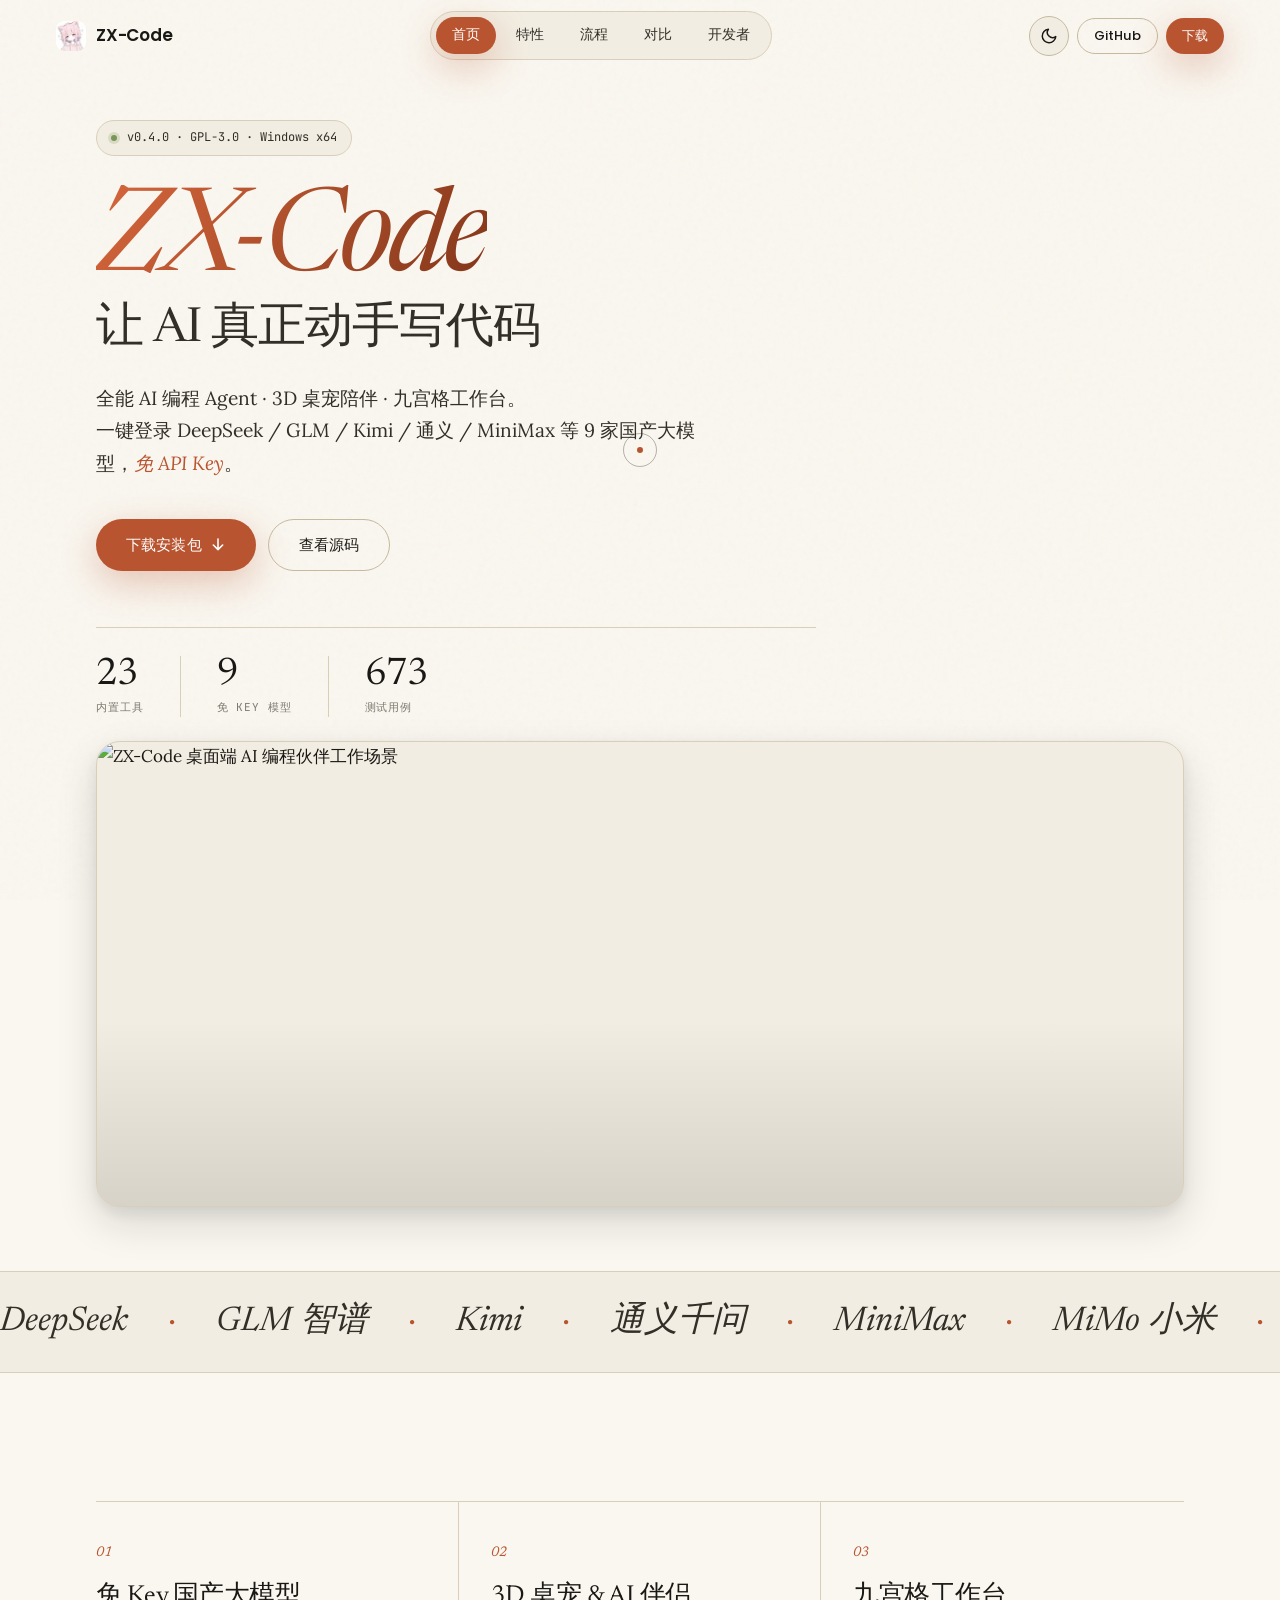
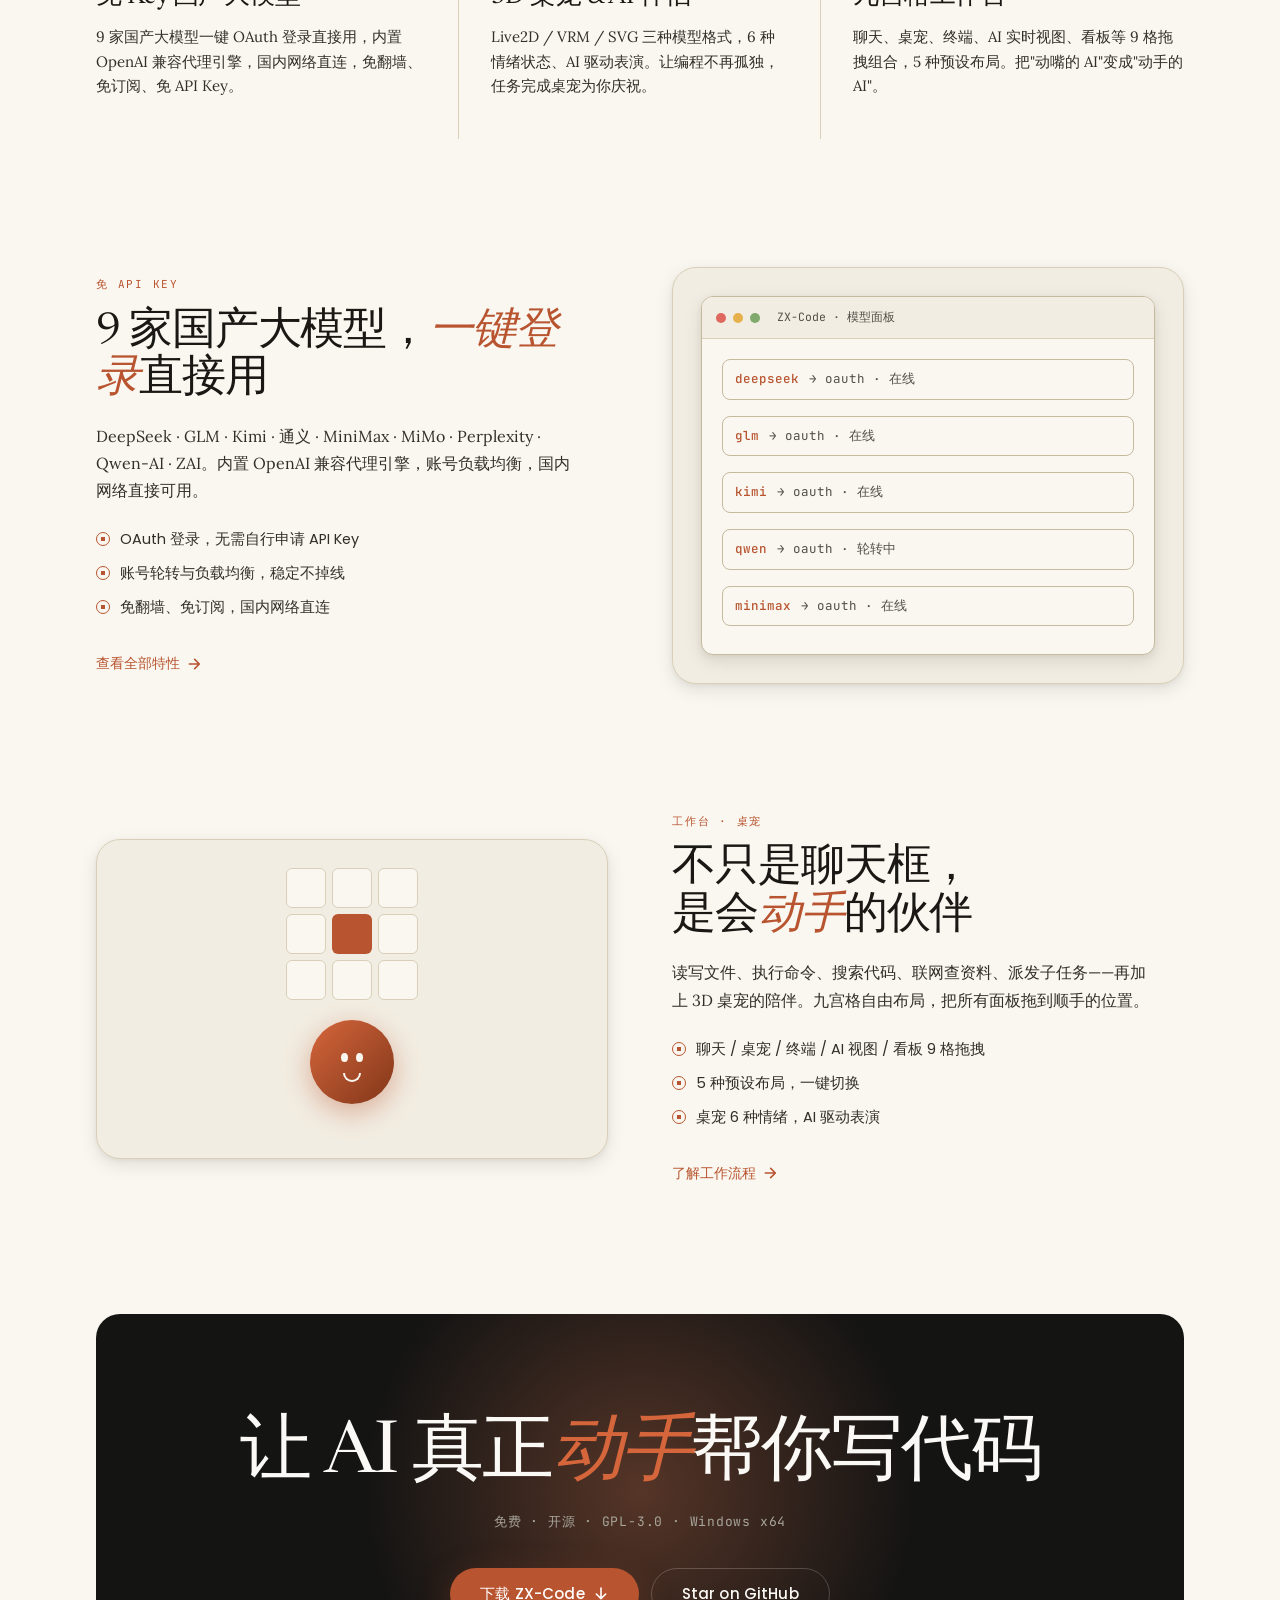
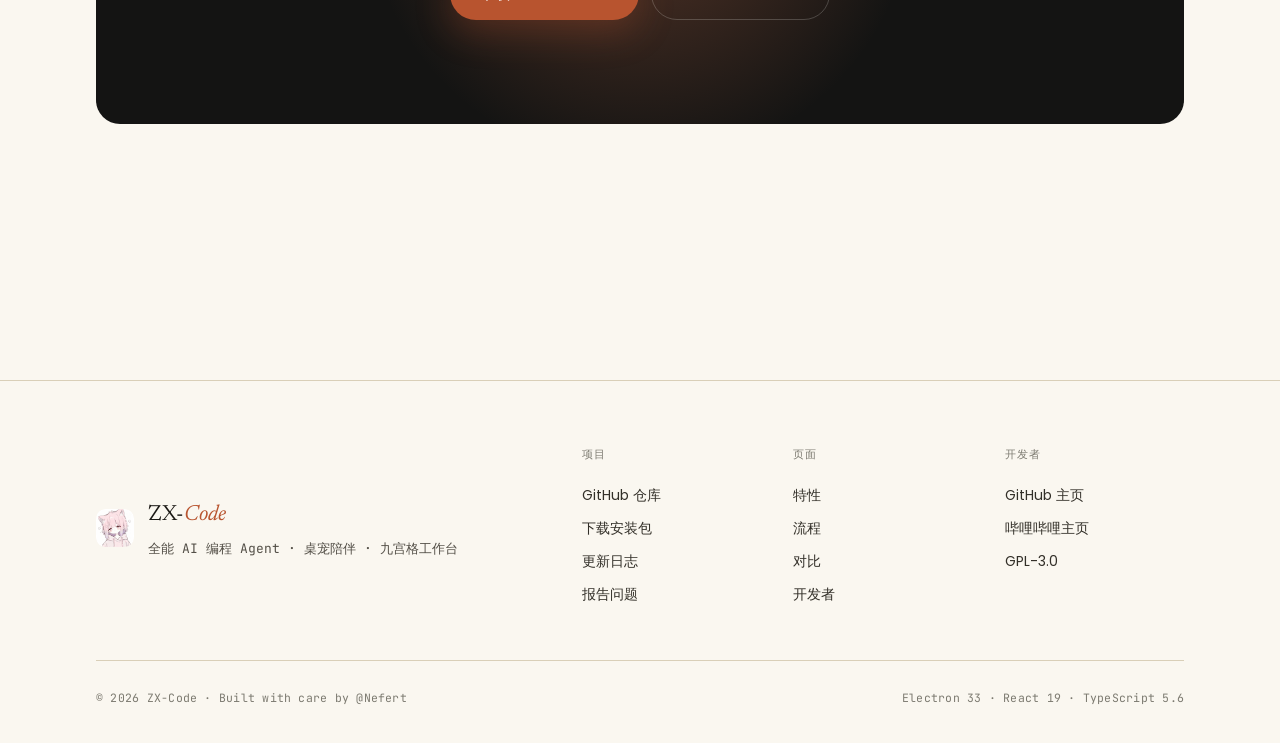
==== commit 5d15bafd: "fix: 替换为真实应用图标 + GitHub 头像直链" ====
--- a/index.html
+++ b/index.html
@@ -5,7 +5,7 @@
   <meta name="viewport" content="width=device-width, initial-scale=1.0, viewport-fit=cover" />
   <title>ZX-Code · 全能 AI 编程 Agent · 桌宠陪伴 · 九宫格工作台</title>
   <meta name="description" content="ZX-Code 是一款运行于 Windows 的桌面端 AI 编程 Agent。一键登录免费使用 DeepSeek / GLM / Kimi / 通义 / MiniMax 等国产大模型，免 API Key。内置 3D 桌宠、九宫格工作台、长期记忆、技能进化引擎、定时 Agent、用户画像。" />
-  <meta name="theme-color" content="#0A0A0F" />
+  <meta name="theme-color" content="#faf9f5" />
   <meta property="og:title" content="ZX-Code · 全能 AI 编程 Agent" />
   <meta property="og:description" content="免 Key 国产大模型 + 3D 桌宠 + 九宫格工作台 + 长期记忆 + 技能进化 + 定时 Agent" />
   <meta property="og:type" content="website" />
@@ -13,125 +13,106 @@
   <link rel="apple-touch-icon" href="favicon.png" />
   <link rel="preconnect" href="https://fonts.googleapis.com" />
   <link rel="preconnect" href="https://fonts.gstatic.com" crossorigin />
-  <link href="https://fonts.googleapis.com/css2?family=Space+Grotesk:wght@300;400;500;600;700&family=Inter:wght@300;400;500;600;700&family=JetBrains+Mono:wght@400;500;600&family=Noto+Sans+SC:wght@300;400;500;700&display=swap" rel="stylesheet" />
+  <link href="https://fonts.googleapis.com/css2?family=Newsreader:ital,opsz,wght@0,6..72,400;0,6..72,500;0,6..72,600;1,6..72,400;1,6..72,500&family=Lora:ital,wght@0,400;0,500;0,600;1,400;1,500&family=Poppins:wght@400;500;600;700&family=JetBrains+Mono:wght@400;500;600&display=swap" rel="stylesheet" />
+  <script>(function(){try{var t=localStorage.getItem('zx-theme');if(t==='dark'){document.documentElement.setAttribute('data-theme','dark');var m=document.querySelector('meta[name="theme-color"]');if(m)m.setAttribute('content','#110f0d');}if(sessionStorage.getItem('zx-visited')){document.documentElement.classList.add('is-returning');}window.addEventListener('pageshow',function(e){if(e.persisted){var t2=localStorage.getItem('zx-theme');if(t2==='dark')document.documentElement.setAttribute('data-theme','dark');else document.documentElement.removeAttribute('data-theme');}});}catch(e){}})();</script>
   <link rel="stylesheet" href="css/style.css" />
 </head>
 <body>
-  <!-- ============== LOADER ============== -->
+  <!-- LOADER -->
   <div class="loader" id="loader" aria-hidden="true">
     <div class="loader-inner">
-      <img class="loader-mark" src="favicon.png" alt="" aria-hidden="true" />
-      <div class="loader-text">
-        <span>Z</span><span>X</span><span>-</span><span>C</span><span>o</span><span>d</span><span>e</span>
-      </div>
+      <img class="loader-mark" src="favicon.png" alt="" />
+      <div class="loader-text"><span>Z</span><span>X</span><span>-</span><span>C</span><span>o</span><span>d</span><span>e</span></div>
       <div class="loader-bar"><div class="loader-bar-fill"></div></div>
     </div>
   </div>
 
-  <!-- ============== CURSOR ============== -->
+  <!-- CURSOR / GRAIN / TRANSITION -->
   <div class="cursor-dot" id="cursorDot" aria-hidden="true"></div>
   <div class="cursor-ring" id="cursorRing" aria-hidden="true"></div>
-
-  <!-- ============== SCROLL PROGRESS ============== -->
-  <div class="scroll-progress" id="scrollProgress" aria-hidden="true"></div>
-
-  <!-- ============== NOISE / GRAIN OVERLAY ============== -->
   <div class="grain" aria-hidden="true"></div>
-
-  <!-- ============== NAV ============== -->
+  <div class="transition-overlay" id="transitionOverlay" aria-hidden="true"></div>
+  <canvas id="particleCanvas" aria-hidden="true"></canvas>
+
+  <!-- NAV -->
   <header class="nav" id="nav">
-    <a href="#top" class="nav-brand" data-cursor="hover">
-      <img class="nav-mark" src="favicon.png" alt="" aria-hidden="true" />
+    <a href="index.html" class="nav-brand">
+      <img class="nav-mark" src="favicon.png" alt="" />
       <span>ZX-Code</span>
     </a>
     <nav class="nav-links">
-      <a href="#features" data-cursor="hover">特性</a>
-      <a href="#workflow" data-cursor="hover">流程</a>
-      <a href="#compare" data-cursor="hover">对比</a>
-      <a href="#developer" data-cursor="hover">开发者</a>
+      <a href="index.html">首页</a>
+      <a href="features.html">特性</a>
+      <a href="workflow.html">流程</a>
+      <a href="compare.html">对比</a>
+      <a href="developer.html">开发者</a>
     </nav>
     <div class="nav-cta">
-      <a class="btn btn-ghost btn-sm" href="https://github.com/zouyuxuan122/ZX-code" target="_blank" rel="noopener" data-cursor="hover">
-        <svg width="14" height="14" viewBox="0 0 24 24" fill="currentColor" aria-hidden="true"><path d="M12 .3a12 12 0 0 0-3.8 23.4c.6.1.8-.3.8-.6v-2.2c-3.3.7-4-1.6-4-1.6-.5-1.4-1.3-1.8-1.3-1.8-1-.7.1-.7.1-.7 1.2.1 1.8 1.2 1.8 1.2 1.1 1.8 2.8 1.3 3.5 1 .1-.8.4-1.3.8-1.6-2.7-.3-5.5-1.3-5.5-6 0-1.3.5-2.4 1.2-3.2 0-.4-.5-1.6.2-3.2 0 0 1-.3 3.3 1.2a11.5 11.5 0 0 1 6 0C17.3 4.7 18.3 5 18.3 5c.7 1.6.2 2.8.1 3.2.8.8 1.2 1.9 1.2 3.2 0 4.6-2.8 5.6-5.5 5.9.4.4.8 1.1.8 2.3v3.3c0 .3.2.7.8.6A12 12 0 0 0 12 .3"/></svg>
-        GitHub
-      </a>
-      <a class="btn btn-primary btn-sm" href="https://github.com/zouyuxuan122/ZX-code/releases/latest" target="_blank" rel="noopener" data-cursor="hover">
-        下载
-        <svg width="14" height="14" viewBox="0 0 24 24" fill="none" stroke="currentColor" stroke-width="2.4" stroke-linecap="round" stroke-linejoin="round" aria-hidden="true"><path d="M5 12l7 7 7-7M12 19V3"/></svg>
-      </a>
+      <button class="theme-toggle" id="themeToggle" aria-label="切换深浅色">
+        <svg class="sun" viewBox="0 0 24 24" fill="none" stroke="currentColor" stroke-width="2" stroke-linecap="round" stroke-linejoin="round"><circle cx="12" cy="12" r="4"/><path d="M12 2v2M12 20v2M4.93 4.93l1.41 1.41M17.66 17.66l1.41 1.41M2 12h2M20 12h2M4.93 19.07l1.41-1.41M17.66 6.34l1.41-1.41"/></svg>
+        <svg class="moon" viewBox="0 0 24 24" fill="none" stroke="currentColor" stroke-width="2" stroke-linecap="round" stroke-linejoin="round"><path d="M21 12.79A9 9 0 1 1 11.21 3 7 7 0 0 0 21 12.79z"/></svg>
+      </button>
+      <a class="btn btn-ghost btn-sm" href="https://github.com/zouyuxuan122/ZX-code" target="_blank" rel="noopener">GitHub</a>
+      <a class="btn btn-primary btn-sm magnetic" href="https://github.com/zouyuxuan122/ZX-code/releases/latest" target="_blank" rel="noopener">下载</a>
+      <button class="nav-burger" id="navBurger" aria-label="菜单"><span></span><span></span></button>
     </div>
-    <button class="nav-burger" id="navBurger" aria-label="菜单">
-      <span></span><span></span>
-    </button>
   </header>
 
-  <!-- ============== MOBILE MENU ============== -->
+  <!-- MOBILE MENU -->
   <div class="mobile-menu" id="mobileMenu">
-    <a href="#features">特性</a>
-    <a href="#workflow">流程</a>
-    <a href="#compare">对比</a>
-    <a href="#developer">开发者</a>
-    <a href="https://github.com/zouyuxuan122/ZX-code" target="_blank" rel="noopener">GitHub</a>
-    <a href="https://github.com/zouyuxuan122/ZX-code/releases/latest" target="_blank" rel="noopener">下载安装包</a>
+    <a href="index.html">首页</a>
+    <a href="features.html">特性</a>
+    <a href="workflow.html">流程</a>
+    <a href="compare.html">对比</a>
+    <a href="developer.html">开发者</a>
+    <div class="mm-cta-row">
+      <a class="btn btn-ghost" href="https://github.com/zouyuxuan122/ZX-code" target="_blank" rel="noopener">GitHub</a>
+      <a class="btn btn-primary" href="https://github.com/zouyuxuan122/ZX-code/releases/latest" target="_blank" rel="noopener">下载安装包</a>
+    </div>
   </div>
 
-  <main id="top">
-
-    <!-- ============== HERO ============== -->
+  <main>
+    <!-- HERO -->
     <section class="hero">
-      <div class="hero-bg" aria-hidden="true">
-        <div class="hero-grid"></div>
-        <div class="hero-glow hero-glow-1"></div>
-        <div class="hero-glow hero-glow-2"></div>
-        <div class="hero-glow hero-glow-3"></div>
-        <div class="hero-particles" id="heroParticles"></div>
-      </div>
-
-      <div class="hero-content">
-        <div class="hero-pill reveal-up" data-reveal>
+      <div class="shell">
+        <div class="hero-pill page-enter">
           <span class="hero-pill-dot"></span>
           <span>v0.4.0 · GPL-3.0 · Windows x64</span>
         </div>
 
-        <h1 class="hero-title">
-          <span class="line mask-line"><span class="mask-text">ZX-Code</span></span>
-          <span class="line mask-line"><span class="mask-text accent">让 AI 真正动手写代码</span></span>
+        <h1 class="hero-title page-enter">
+          <span class="brand-line"><span class="zx">ZX-Code</span></span>
+          <span class="brand-line"><span class="sub">让 AI 真正动手写代码</span></span>
         </h1>
 
-        <p class="hero-tagline reveal-up" data-reveal>
-          全能 AI 编程 Agent · 3D 桌宠陪伴 · 九宫格工作台<br/>
+        <p class="hero-tagline page-enter">
+          全能 AI 编程 Agent · 3D 桌宠陪伴 · 九宫格工作台。<br/>
           一键登录 DeepSeek / GLM / Kimi / 通义 / MiniMax 等 9 家国产大模型，<em>免 API Key</em>。
         </p>
 
-        <div class="hero-cta reveal-up" data-reveal>
-          <a class="btn btn-primary btn-lg magnetic" href="https://github.com/zouyuxuan122/ZX-code/releases/latest" target="_blank" rel="noopener" data-cursor="hover">
-            <svg width="18" height="18" viewBox="0 0 24 24" fill="none" stroke="currentColor" stroke-width="2.4" stroke-linecap="round" stroke-linejoin="round" aria-hidden="true"><path d="M5 12l7 7 7-7M12 19V3"/></svg>
+        <div class="hero-cta page-enter">
+          <a class="btn btn-primary btn-lg magnetic" href="https://github.com/zouyuxuan122/ZX-code/releases/latest" target="_blank" rel="noopener">
             下载安装包
+            <svg width="16" height="16" viewBox="0 0 24 24" fill="none" stroke="currentColor" stroke-width="2.4" stroke-linecap="round" stroke-linejoin="round" aria-hidden="true"><path d="M5 12l7 7 7-7M12 19V3"/></svg>
           </a>
-          <a class="btn btn-ghost btn-lg magnetic" href="https://github.com/zouyuxuan122/ZX-code" target="_blank" rel="noopener" data-cursor="hover">
-            <svg width="18" height="18" viewBox="0 0 24 24" fill="currentColor" aria-hidden="true"><path d="M12 .3a12 12 0 0 0-3.8 23.4c.6.1.8-.3.8-.6v-2.2c-3.3.7-4-1.6-4-1.6-.5-1.4-1.3-1.8-1.3-1.8-1-.7.1-.7.1-.7 1.2.1 1.8 1.2 1.8 1.2 1.1 1.8 2.8 1.3 3.5 1 .1-.8.4-1.3.8-1.6-2.7-.3-5.5-1.3-5.5-6 0-1.3.5-2.4 1.2-3.2 0-.4-.5-1.6.2-3.2 0 0 1-.3 3.3 1.2a11.5 11.5 0 0 1 6 0C17.3 4.7 18.3 5 18.3 5c.7 1.6.2 2.8.1 3.2.8.8 1.2 1.9 1.2 3.2 0 4.6-2.8 5.6-5.5 5.9.4.4.8 1.1.8 2.3v3.3c0 .3.2.7.8.6A12 12 0 0 0 12 .3"/></svg>
-            查看源码
-          </a>
-        </div>
-
-        <div class="hero-meta reveal-up" data-reveal>
+          <a class="btn btn-ghost btn-lg" href="https://github.com/zouyuxuan122/ZX-code" target="_blank" rel="noopener">查看源码</a>
+        </div>
+
+        <div class="hero-meta page-enter">
           <div class="hero-meta-item"><span class="num" data-count="23">0</span><span class="lbl">内置工具</span></div>
-          <div class="hero-meta-divider"></div>
           <div class="hero-meta-item"><span class="num" data-count="9">0</span><span class="lbl">免 Key 模型</span></div>
-          <div class="hero-meta-divider"></div>
           <div class="hero-meta-item"><span class="num" data-count="673">0</span><span class="lbl">测试用例</span></div>
         </div>
-      </div>
-
-      <div class="hero-scroll" aria-hidden="true">
-        <span>SCROLL</span>
-        <div class="hero-scroll-line"></div>
-      </div>
-    </section>
-
-    <!-- ============== MARQUEE ============== -->
+
+        <div class="hero-visual page-enter">
+          <img src="assets/hero.jpg" alt="ZX-Code 桌面端 AI 编程伙伴工作场景" />
+        </div>
+      </div>
+    </section>
+
+    <!-- MARQUEE -->
     <section class="marquee" aria-hidden="true">
-      <div class="marquee-track" id="marqueeTrack">
+      <div class="marquee-track">
         <div class="marquee-group">
           <span>DeepSeek</span><span class="dot">·</span>
           <span>GLM 智谱</span><span class="dot">·</span>
@@ -165,471 +146,160 @@
       </div>
     </section>
 
-    <!-- ============== FEATURES (BENTO) ============== -->
-    <section class="section features" id="features">
-      <div class="section-head">
-        <div class="section-label reveal-up" data-reveal>01 / CORE</div>
-        <h2 class="section-title">
-          <span class="line mask-line"><span class="mask-text">不止是聊天框。</span></span>
-          <span class="line mask-line"><span class="mask-text">是会动手的 AI 编程伙伴。</span></span>
-        </h2>
-        <p class="section-desc reveal-up" data-reveal>
-          读写文件、执行命令、搜索代码、联网查资料、派发子任务——再加上 3D 桌宠的陪伴。
-          ZX-Code 把"动嘴的 AI"变成"动手的 AI"。
-        </p>
-      </div>
-
-      <div class="bento">
-        <!-- LARGE: 免Key国产大模型 -->
-        <article class="bento-card bento-lg tilt" data-tilt>
-          <div class="bento-bg">
-            <div class="orb orb-violet"></div>
-            <div class="orb orb-cyan"></div>
-          </div>
-          <div class="bento-content">
-            <div class="bento-tag">免 API Key</div>
-            <h3 class="bento-title">9 家国产大模型<br/>一键 OAuth 登录直接用</h3>
-            <p class="bento-desc">
-              DeepSeek · GLM · Kimi · 通义 · MiniMax · MiMo · Perplexity · Qwen-AI · ZAI。
-              内置 OpenAI 兼容代理引擎，账号负载均衡，国内网络直接可用，免翻墙、免订阅、免 API Key。
-            </p>
-            <div class="bento-chips">
-              <span>OAuth 登录</span><span>账号轮转</span><span>负载均衡</span><span>免翻墙</span>
-            </div>
-          </div>
-          <div class="bento-grid-mini" aria-hidden="true">
-            <div class="mini-cell">DS</div><div class="mini-cell">GLM</div>
-            <div class="mini-cell">Kimi</div><div class="mini-cell">Qwen</div>
-            <div class="mini-cell">MM</div><div class="mini-cell">MiMo</div>
-          </div>
-        </article>
-
-        <!-- 3D 桌宠 -->
-        <article class="bento-card tilt" data-tilt>
-          <div class="bento-bg"><div class="orb orb-amber"></div></div>
-          <div class="bento-content">
-            <div class="bento-tag">桌宠陪伴</div>
-            <h3 class="bento-title">3D 桌宠 & AI 伴侣</h3>
-            <p class="bento-desc">Live2D / VRM / SVG 三种模型格式，6 种情绪状态、AI 驱动表演，让编程不再孤独。</p>
-            <div class="pet-emoji" aria-hidden="true">
-              <span class="pet-eye"></span><span class="pet-eye"></span>
-              <span class="pet-mouth"></span>
-            </div>
-          </div>
-        </article>
-
-        <!-- 九宫格 -->
-        <article class="bento-card tilt" data-tilt>
-          <div class="bento-bg"><div class="orb orb-violet"></div></div>
-          <div class="bento-content">
-            <div class="bento-tag">工作台</div>
-            <h3 class="bento-title">九宫格自由布局</h3>
-            <p class="bento-desc">聊天、桌宠、终端、AI 实时视图、看板等 9 格拖拽组合，5 种预设。</p>
-            <div class="nine-grid" aria-hidden="true">
-              <span></span><span></span><span></span>
-              <span></span><span class="hl"></span><span></span>
-              <span></span><span></span><span></span>
-            </div>
-          </div>
-        </article>
-
-        <!-- 长期记忆 -->
-        <article class="bento-card bento-md tilt" data-tilt>
-          <div class="bento-bg"><div class="orb orb-cyan"></div></div>
-          <div class="bento-content">
-            <div class="bento-tag">记忆系统</div>
-            <h3 class="bento-title">记忆树 + SuperContext</h3>
-            <p class="bento-desc">六分区 SQLite 持久化，自动抽取与召回，Obsidian 一键导出。跨会话记忆，越用越懂你。</p>
-            <div class="mem-tree" aria-hidden="true">
-              <div class="mem-node root">memory</div>
-              <div class="mem-children">
-                <div class="mem-node">project</div>
-                <div class="mem-node">decision</div>
-                <div class="mem-node">error</div>
-                <div class="mem-node">preference</div>
-                <div class="mem-node">subconscious</div>
-                <div class="mem-node">general</div>
+    <!-- HIGHLIGHTS -->
+    <section class="section">
+      <div class="shell">
+        <div class="highlights reveal">
+          <div class="hl-item">
+            <div class="hl-num">01</div>
+            <h3 class="hl-title">免 Key 国产大模型</h3>
+            <p class="hl-desc">9 家国产大模型一键 OAuth 登录直接用，内置 OpenAI 兼容代理引擎，国内网络直连，免翻墙、免订阅、免 API Key。</p>
+          </div>
+          <div class="hl-item">
+            <div class="hl-num">02</div>
+            <h3 class="hl-title">3D 桌宠 & AI 伴侣</h3>
+            <p class="hl-desc">Live2D / VRM / SVG 三种模型格式，6 种情绪状态、AI 驱动表演。让编程不再孤独，任务完成桌宠为你庆祝。</p>
+          </div>
+          <div class="hl-item">
+            <div class="hl-num">03</div>
+            <h3 class="hl-title">九宫格工作台</h3>
+            <p class="hl-desc">聊天、桌宠、终端、AI 实时视图、看板等 9 格拖拽组合，5 种预设布局。把"动嘴的 AI"变成"动手的 AI"。</p>
+          </div>
+        </div>
+      </div>
+    </section>
+
+    <!-- FEATURE PREVIEW 1 -->
+    <section class="section" style="padding-top:0;">
+      <div class="shell">
+        <div class="feature-preview reveal">
+          <div class="fp-text">
+            <div class="fp-tag">免 API Key</div>
+            <h2 class="fp-title">9 家国产大模型，<em>一键登录</em>直接用</h2>
+            <p class="fp-desc">DeepSeek · GLM · Kimi · 通义 · MiniMax · MiMo · Perplexity · Qwen-AI · ZAI。内置 OpenAI 兼容代理引擎，账号负载均衡，国内网络直接可用。</p>
+            <ul class="fp-list">
+              <li>OAuth 登录，无需自行申请 API Key</li>
+              <li>账号轮转与负载均衡，稳定不掉线</li>
+              <li>免翻墙、免订阅，国内网络直连</li>
+            </ul>
+            <a class="btn-link" href="features.html">
+              查看全部特性
+              <svg width="16" height="16" viewBox="0 0 24 24" fill="none" stroke="currentColor" stroke-width="2.4" stroke-linecap="round" stroke-linejoin="round" aria-hidden="true"><path d="M5 12h14M13 5l7 7-7 7"/></svg>
+            </a>
+          </div>
+          <div class="fp-visual">
+            <div class="win">
+              <div class="win-bar">
+                <span class="wd wd-r"></span><span class="wd wd-y"></span><span class="wd wd-g"></span>
+                <span class="win-title">ZX-Code · 模型面板</span>
+              </div>
+              <div class="win-body" style="display:flex;flex-direction:column;gap:8px;">
+                <div class="tool-call"><span class="tn">deepseek</span><span class="ta">→ oauth · 在线</span></div>
+                <div class="tool-call"><span class="tn">glm</span><span class="ta">→ oauth · 在线</span></div>
+                <div class="tool-call"><span class="tn">kimi</span><span class="ta">→ oauth · 在线</span></div>
+                <div class="tool-call"><span class="tn">qwen</span><span class="ta">→ oauth · 轮转中</span></div>
+                <div class="tool-call"><span class="tn">minimax</span><span class="ta">→ oauth · 在线</span></div>
               </div>
             </div>
           </div>
-        </article>
-
-        <!-- 技能进化 -->
-        <article class="bento-card tilt" data-tilt>
-          <div class="bento-bg"><div class="orb orb-violet"></div></div>
-          <div class="bento-content">
-            <div class="bento-tag">自我进化</div>
-            <h3 class="bento-title">GEPA 技能进化引擎</h3>
-            <p class="bento-desc">基于 Reflective Evolution 自动生成变体，LLM-as-Judge 评分，≥1.1× 才部署。</p>
-            <div class="evo-line" aria-hidden="true">
-              <span class="evo-dot"></span>
-              <span class="evo-bar"></span>
-              <span class="evo-dot"></span>
-              <span class="evo-bar"></span>
-              <span class="evo-dot hl"></span>
-            </div>
-          </div>
-        </article>
-
-        <!-- 定时 Agent -->
-        <article class="bento-card tilt" data-tilt>
-          <div class="bento-bg"><div class="orb orb-amber"></div></div>
-          <div class="bento-content">
-            <div class="bento-tag">自动化</div>
-            <h3 class="bento-title">Cron 定时 Agent</h3>
-            <p class="bento-desc">标准 cron 表达式调度，Agent 自主创建与执行，托盘可视化管理。</p>
-            <div class="cron-mono" aria-hidden="true">0 9 * * *</div>
-          </div>
-        </article>
-
-        <!-- 用户画像 -->
-        <article class="bento-card tilt" data-tilt>
-          <div class="bento-bg"><div class="orb orb-cyan"></div></div>
-          <div class="bento-content">
-            <div class="bento-tag">用户画像</div>
-            <h3 class="bento-title">学习你的编码风格</h3>
-            <p class="bento-desc">自动抽取技术栈、编码风格、沟通偏好，注入 system prompt，让 Agent 更懂你。</p>
-            <div class="profile-bars" aria-hidden="true">
-              <div class="bar"><span style="height:80%"></span></div>
-              <div class="bar"><span style="height:55%"></span></div>
-              <div class="bar"><span style="height:92%"></span></div>
-              <div class="bar"><span style="height:40%"></span></div>
-              <div class="bar"><span style="height:70%"></span></div>
-            </div>
-          </div>
-        </article>
-
-        <!-- 性能预算 -->
-        <article class="bento-card bento-sm tilt" data-tilt>
-          <div class="bento-bg"><div class="orb orb-violet"></div></div>
-          <div class="bento-content">
-            <div class="bento-tag">性能预算</div>
-            <h3 class="bento-title">极致响应</h3>
-            <p class="bento-desc">冷启动 ≤100ms · 单消息 ≤500ms · 流式 ≥30fps。</p>
-            <div class="perf-num">
-              <div><strong>100</strong><span>ms 冷启动</span></div>
-              <div><strong>500</strong><span>ms 单消息</span></div>
-            </div>
-          </div>
-        </article>
-      </div>
-    </section>
-
-    <!-- ============== STICKY STORY / WORKFLOW ============== -->
-    <section class="section workflow" id="workflow">
-      <div class="section-head">
-        <div class="section-label reveal-up" data-reveal>02 / FLOW</div>
-        <h2 class="section-title">
-          <span class="line mask-line"><span class="mask-text">从一个想法</span></span>
-          <span class="line mask-line"><span class="mask-text">到一段可运行代码。</span></span>
-        </h2>
-      </div>
-
-      <div class="story" id="story">
-        <div class="story-sticky">
-          <div class="story-visual" id="storyVisual">
-            <div class="story-window">
-              <div class="story-window-bar">
-                <span class="dot-r"></span><span class="dot-y"></span><span class="dot-g"></span>
-                <span class="story-window-title">ZX-Code</span>
+        </div>
+      </div>
+    </section>
+
+    <!-- FEATURE PREVIEW 2 -->
+    <section class="section" style="padding-top:0;">
+      <div class="shell">
+        <div class="feature-preview reverse reveal">
+          <div class="fp-text">
+            <div class="fp-tag">工作台 · 桌宠</div>
+            <h2 class="fp-title">不只是聊天框，<br/>是会<em>动手</em>的伙伴</h2>
+            <p class="fp-desc">读写文件、执行命令、搜索代码、联网查资料、派发子任务——再加上 3D 桌宠的陪伴。九宫格自由布局，把所有面板拖到顺手的位置。</p>
+            <ul class="fp-list">
+              <li>聊天 / 桌宠 / 终端 / AI 视图 / 看板 9 格拖拽</li>
+              <li>5 种预设布局，一键切换</li>
+              <li>桌宠 6 种情绪，AI 驱动表演</li>
+            </ul>
+            <a class="btn-link" href="workflow.html">
+              了解工作流程
+              <svg width="16" height="16" viewBox="0 0 24 24" fill="none" stroke="currentColor" stroke-width="2.4" stroke-linecap="round" stroke-linejoin="round" aria-hidden="true"><path d="M5 12h14M13 5l7 7-7 7"/></svg>
+            </a>
+          </div>
+          <div class="fp-visual">
+            <div style="display:flex;flex-direction:column;align-items:center;gap:20px;width:100%;">
+              <div class="nine-grid" aria-hidden="true">
+                <span></span><span></span><span></span>
+                <span></span><span class="hl"></span><span></span>
+                <span></span><span></span><span></span>
               </div>
-              <div class="story-window-body">
-                <div class="story-step story-step-0 is-active" data-step="0">
-                  <div class="chat-bubble user">帮我在项目里加一个 JWT 登录功能</div>
-                  <div class="chat-bubble ai"><span class="typing">▌</span></div>
-                </div>
-                <div class="story-step story-step-1" data-step="1">
-                  <div class="tool-call">
-                    <span class="tool-name">read_file</span>
-                    <span class="tool-args">src/main/index.ts</span>
-                  </div>
-                  <div class="tool-call">
-                    <span class="tool-name">grep</span>
-                    <span class="tool-args">"auth|login|jwt"</span>
-                  </div>
-                  <div class="tool-call">
-                    <span class="tool-name">list_files</span>
-                    <span class="tool-args">src/main/auth/</span>
-                  </div>
-                </div>
-                <div class="story-step story-step-2" data-step="2">
-                  <div class="code-line"><span class="kw">import</span> jwt <span class="kw">from</span> <span class="str">'jsonwebtoken'</span>;</div>
-                  <div class="code-line"><span class="kw">export function</span> <span class="fn">verifyToken</span>(token: <span class="typ">string</span>) {</div>
-                  <div class="code-line indent">  <span class="kw">const</span> payload = jwt.<span class="fn">verify</span>(token, SECRET);</div>
-                  <div class="code-line indent">  <span class="kw">return</span> payload;</div>
-                  <div class="code-line">}</div>
-                </div>
-                <div class="story-step story-step-3" data-step="3">
-                  <div class="pet-celebrate">
-                    <div class="pet-face">
-                      <span class="pet-eye"></span><span class="pet-eye"></span>
-                      <span class="pet-mouth happy"></span>
-                    </div>
-                    <div class="pet-bubble">完成啦 ✦ 4 个文件已创建</div>
-                  </div>
-                </div>
+              <div class="pet-face" aria-hidden="true">
+                <span class="pe"></span><span class="pe"></span>
+                <span class="pm"></span>
               </div>
             </div>
           </div>
         </div>
-
-        <div class="story-steps">
-          <div class="story-step-text" data-step="0">
-            <div class="step-num">01</div>
-            <h3>你说一句话</h3>
-            <p>自然语言描述需求——"加个 JWT 登录"、"修这个 bug"、"重构这块"。
-            Agent 自动理解意图并规划执行路径，最多 20 次工具调用迭代。</p>
-          </div>
-          <div class="story-step-text" data-step="1">
-            <div class="step-num">02</div>
-            <h3>Agent 自主调用工具</h3>
-            <p>23 个内置工具可被自由组合：read_file / grep / list_files / run_command / edit / web_search / sub_agent …
-            流式工具调用——参数实时透传，文件写入过程即时可见。</p>
-          </div>
-          <div class="story-step-text" data-step="2">
-            <div class="step-num">03</div>
-            <h3>代码写入项目</h3>
-            <p>Hash-Anchored Edit 用 SHA3-8 行哈希消除 stale-line 错误。
-            AST-Grep + LSP 提供代码智能：诊断、跳转、引用、重命名一应俱全。</p>
-          </div>
-          <div class="story-step-text" data-step="3">
-            <div class="step-num">04</div>
-            <h3>桌宠为你庆祝</h3>
-            <p>任务完成后桌宠切换开心表情与动作。LLM 根据对话内容自动选择最合适的动作，让角色"活"起来。
-            开启 TTS 让 AI 伴侣用声音与你交流。</p>
-          </div>
-        </div>
-      </div>
-    </section>
-
-    <!-- ============== COMPARE ============== -->
-    <section class="section compare" id="compare">
-      <div class="section-head">
-        <div class="section-label reveal-up" data-reveal>03 / DIFF</div>
-        <h2 class="section-title">
-          <span class="line mask-line"><span class="mask-text">为什么是 ZX-Code？</span></span>
-        </h2>
-        <p class="section-desc reveal-up" data-reveal>
-          与 OpenCode / Claude Code / Codex CLI 相比，ZX-Code 是唯一同时具备
-          「免 Key 国产大模型 + 3D 桌宠 + 九宫格 + 长期记忆 + 技能进化 + 定时 Agent」的桌面应用。
-        </p>
-      </div>
-
-      <div class="compare-table" data-reveal>
-        <div class="compare-row compare-head">
-          <div class="compare-cell">能力</div>
-          <div class="compare-cell hl">ZX-Code</div>
-          <div class="compare-cell">OpenCode</div>
-          <div class="compare-cell">Claude Code</div>
-          <div class="compare-cell">Codex CLI</div>
-        </div>
-        <div class="compare-row">
-          <div class="compare-cell">免 Key 用国产大模型</div>
-          <div class="compare-cell hl"><span class="yes">9 家</span></div>
-          <div class="compare-cell"><span class="no">仅 API</span></div>
-          <div class="compare-cell"><span class="no">仅 Claude</span></div>
-          <div class="compare-cell"><span class="no">仅 API</span></div>
-        </div>
-        <div class="compare-row">
-          <div class="compare-cell">3D 桌宠 & AI 伴侣</div>
-          <div class="compare-cell hl"><span class="yes">Live2D / VRM</span></div>
-          <div class="compare-cell"><span class="no">无</span></div>
-          <div class="compare-cell"><span class="no">无</span></div>
-          <div class="compare-cell"><span class="no">无</span></div>
-        </div>
-        <div class="compare-row">
-          <div class="compare-cell">九宫格多面板工作台</div>
-          <div class="compare-cell hl"><span class="yes">9 格拖拽</span></div>
-          <div class="compare-cell"><span class="no">单面板</span></div>
-          <div class="compare-cell"><span class="no">无</span></div>
-          <div class="compare-cell"><span class="no">无</span></div>
-        </div>
-        <div class="compare-row">
-          <div class="compare-cell">长期记忆系统</div>
-          <div class="compare-cell hl"><span class="yes">记忆树 + SuperContext</span></div>
-          <div class="compare-cell"><span class="no">无</span></div>
-          <div class="compare-cell"><span class="meh">有限</span></div>
-          <div class="compare-cell"><span class="no">无</span></div>
-        </div>
-        <div class="compare-row">
-          <div class="compare-cell">技能进化引擎</div>
-          <div class="compare-cell hl"><span class="yes">GEPA + LLM-as-Judge</span></div>
-          <div class="compare-cell"><span class="no">无</span></div>
-          <div class="compare-cell"><span class="no">无</span></div>
-          <div class="compare-cell"><span class="no">无</span></div>
-        </div>
-        <div class="compare-row">
-          <div class="compare-cell">定时 Agent (Cron)</div>
-          <div class="compare-cell hl"><span class="yes">支持</span></div>
-          <div class="compare-cell"><span class="no">无</span></div>
-          <div class="compare-cell"><span class="no">无</span></div>
-          <div class="compare-cell"><span class="no">无</span></div>
-        </div>
-        <div class="compare-row">
-          <div class="compare-cell">用户画像学习</div>
-          <div class="compare-cell hl"><span class="yes">自动抽取</span></div>
-          <div class="compare-cell"><span class="no">无</span></div>
-          <div class="compare-cell"><span class="no">无</span></div>
-          <div class="compare-cell"><span class="no">无</span></div>
-        </div>
-        <div class="compare-row">
-          <div class="compare-cell">国内网络直连</div>
-          <div class="compare-cell hl"><span class="yes">免翻墙</span></div>
-          <div class="compare-cell"><span class="no">需代理</span></div>
-          <div class="compare-cell"><span class="no">需代理</span></div>
-          <div class="compare-cell"><span class="no">需代理</span></div>
-        </div>
-        <div class="compare-row">
-          <div class="compare-cell">开源协议</div>
-          <div class="compare-cell hl"><span class="yes">GPL-3.0</span></div>
-          <div class="compare-cell"><span class="yes">MIT</span></div>
-          <div class="compare-cell"><span class="no">闭源</span></div>
-          <div class="compare-cell"><span class="yes">Apache 2.0</span></div>
-        </div>
-      </div>
-    </section>
-
-    <!-- ============== STATS ============== -->
-    <section class="section stats">
-      <div class="stats-grid">
-        <div class="stat-card reveal-up" data-reveal>
-          <div class="stat-num"><span data-count="23">0</span></div>
-          <div class="stat-lbl">内置工具</div>
-          <div class="stat-desc">读写 · 搜索 · 执行 · 派发</div>
-        </div>
-        <div class="stat-card reveal-up" data-reveal>
-          <div class="stat-num"><span data-count="9">0</span></div>
-          <div class="stat-lbl">免 Key 大模型</div>
-          <div class="stat-desc">DeepSeek / GLM / Kimi / 通义 / MiniMax …</div>
-        </div>
-        <div class="stat-card reveal-up" data-reveal>
-          <div class="stat-num"><span data-count="673">0</span></div>
-          <div class="stat-lbl">测试用例</div>
-          <div class="stat-desc">Vitest · Testing Library</div>
-        </div>
-        <div class="stat-card reveal-up" data-reveal>
-          <div class="stat-num"><span data-count="100">0</span><span class="unit">ms</span></div>
-          <div class="stat-lbl">冷启动预算</div>
-          <div class="stat-desc">性能优先架构</div>
-        </div>
-      </div>
-    </section>
-
-    <!-- ============== DEVELOPER ============== -->
-    <section class="section developer" id="developer">
-      <div class="section-head">
-        <div class="section-label reveal-up" data-reveal>04 / MAKER</div>
-        <h2 class="section-title">
-          <span class="line mask-line"><span class="mask-text">背后的开发者</span></span>
-        </h2>
-      </div>
-
-      <div class="dev-card tilt" data-tilt data-reveal>
-        <div class="dev-bg">
-          <div class="orb orb-violet"></div>
-          <div class="orb orb-cyan"></div>
-        </div>
-        <div class="dev-content">
-          <div class="dev-avatar" aria-hidden="true">
-            <img src="https://github.com/zouyuxuan122.png" alt="@Nefert GitHub 头像" loading="lazy" />
-          </div>
-          <div class="dev-info">
-            <div class="dev-name">@Nefert</div>
-            <div class="dev-role">开发 & UI 设计 · ZX-Code Author</div>
-            <p class="dev-bio">
-              独立打造 ZX-Code——一款把 AI 编程、3D 桌宠陪伴与九宫格工作台融为一体的桌面应用。
-              坚信 AI 应该真正动手帮你写代码，而不是只动嘴。
-            </p>
-            <div class="dev-links">
-              <a class="dev-link magnetic" href="https://github.com/zouyuxuan122" target="_blank" rel="noopener" data-cursor="hover">
-                <svg width="20" height="20" viewBox="0 0 24 24" fill="currentColor" aria-hidden="true"><path d="M12 .3a12 12 0 0 0-3.8 23.4c.6.1.8-.3.8-.6v-2.2c-3.3.7-4-1.6-4-1.6-.5-1.4-1.3-1.8-1.3-1.8-1-.7.1-.7.1-.7 1.2.1 1.8 1.2 1.8 1.2 1.1 1.8 2.8 1.3 3.5 1 .1-.8.4-1.3.8-1.6-2.7-.3-5.5-1.3-5.5-6 0-1.3.5-2.4 1.2-3.2 0-.4-.5-1.6.2-3.2 0 0 1-.3 3.3 1.2a11.5 11.5 0 0 1 6 0C17.3 4.7 18.3 5 18.3 5c.7 1.6.2 2.8.1 3.2.8.8 1.2 1.9 1.2 3.2 0 4.6-2.8 5.6-5.5 5.9.4.4.8 1.1.8 2.3v3.3c0 .3.2.7.8.6A12 12 0 0 0 12 .3"/></svg>
-                <div class="dev-link-text">
-                  <span class="dev-link-label">GitHub</span>
-                  <span class="dev-link-handle">@zouyuxuan122</span>
-                </div>
-                <svg class="dev-link-arrow" width="16" height="16" viewBox="0 0 24 24" fill="none" stroke="currentColor" stroke-width="2.4" stroke-linecap="round" stroke-linejoin="round" aria-hidden="true"><path d="M7 17L17 7M9 7h8v8"/></svg>
-              </a>
-              <a class="dev-link magnetic" href="https://b23.tv/ZqiibER" target="_blank" rel="noopener" data-cursor="hover">
-                <svg width="20" height="20" viewBox="0 0 24 24" fill="currentColor" aria-hidden="true"><path d="M17.8 4.2c-.5 0-.9.1-1.3.3l-2.6 1.7c-.4-.1-.9-.1-1.3-.1H8.4c-.4 0-.9 0-1.3.1L4.5 4.5c-.4-.2-.8-.3-1.3-.3-.5 0-1 .2-1.4.5-.6.5-.9 1.3-.8 2.2l.5 4.4c-.2.4-.3.9-.3 1.4v3.5c0 1.5 1.2 2.7 2.7 2.7h12.2c1.5 0 2.7-1.2 2.7-2.7v-3.5c0-.5-.1-1-.3-1.4l.5-4.4c.1-.9-.2-1.7-.8-2.2-.4-.3-.9-.5-1.4-.5zm-9.5 8.4c-.7 0-1.2-.5-1.2-1.2s.5-1.2 1.2-1.2 1.2.5 1.2 1.2-.5 1.2-1.2 1.2zm7.4 0c-.7 0-1.2-.5-1.2-1.2s.5-1.2 1.2-1.2 1.2.5 1.2 1.2-.5 1.2-1.2 1.2z"/></svg>
-                <div class="dev-link-text">
-                  <span class="dev-link-label">哔哩哔哩</span>
-                  <span class="dev-link-handle">B站主页 @Nefert</span>
-                </div>
-                <svg class="dev-link-arrow" width="16" height="16" viewBox="0 0 24 24" fill="none" stroke="currentColor" stroke-width="2.4" stroke-linecap="round" stroke-linejoin="round" aria-hidden="true"><path d="M7 17L17 7M9 7h8v8"/></svg>
-              </a>
-            </div>
-          </div>
-        </div>
-      </div>
-    </section>
-
-    <!-- ============== FINAL CTA ============== -->
-    <section class="section cta">
-      <div class="cta-bg" aria-hidden="true">
-        <div class="orb orb-violet big"></div>
-        <div class="orb orb-cyan big"></div>
-        <div class="orb orb-amber big"></div>
-      </div>
-      <div class="cta-content">
-        <h2 class="cta-title">
-          <span class="line mask-line"><span class="mask-text">让 AI 真正</span></span>
-          <span class="line mask-line"><span class="mask-text">动手帮你写代码。</span></span>
-        </h2>
-        <p class="cta-desc reveal-up" data-reveal>免费 · 开源 · GPL-3.0 · Windows x64</p>
-        <div class="cta-actions reveal-up" data-reveal>
-          <a class="btn btn-primary btn-lg magnetic" href="https://github.com/zouyuxuan122/ZX-code/releases/latest" target="_blank" rel="noopener" data-cursor="hover">
-            <svg width="18" height="18" viewBox="0 0 24 24" fill="none" stroke="currentColor" stroke-width="2.4" stroke-linecap="round" stroke-linejoin="round" aria-hidden="true"><path d="M5 12l7 7 7-7M12 19V3"/></svg>
-            下载 ZX-Code
-          </a>
-          <a class="btn btn-ghost btn-lg magnetic" href="https://github.com/zouyuxuan122/ZX-code" target="_blank" rel="noopener" data-cursor="hover">
-            <svg width="18" height="18" viewBox="0 0 24 24" fill="currentColor" aria-hidden="true"><path d="M12 .3a12 12 0 0 0-3.8 23.4c.6.1.8-.3.8-.6v-2.2c-3.3.7-4-1.6-4-1.6-.5-1.4-1.3-1.8-1.3-1.8-1-.7.1-.7.1-.7 1.2.1 1.8 1.2 1.8 1.2 1.1 1.8 2.8 1.3 3.5 1 .1-.8.4-1.3.8-1.6-2.7-.3-5.5-1.3-5.5-6 0-1.3.5-2.4 1.2-3.2 0-.4-.5-1.6.2-3.2 0 0 1-.3 3.3 1.2a11.5 11.5 0 0 1 6 0C17.3 4.7 18.3 5 18.3 5c.7 1.6.2 2.8.1 3.2.8.8 1.2 1.9 1.2 3.2 0 4.6-2.8 5.6-5.5 5.9.4.4.8 1.1.8 2.3v3.3c0 .3.2.7.8.6A12 12 0 0 0 12 .3"/></svg>
-            Star on GitHub
-          </a>
-        </div>
-      </div>
-    </section>
-
+      </div>
+    </section>
+
+    <!-- CTA -->
+    <section class="section" style="padding-top:0;">
+      <div class="shell">
+        <div class="cta-band reveal">
+          <h2 class="cta-title">让 AI 真正<em>动手</em>帮你写代码</h2>
+          <p class="cta-desc">免费 · 开源 · GPL-3.0 · Windows x64</p>
+          <div class="cta-actions">
+            <a class="btn btn-primary btn-lg magnetic" href="https://github.com/zouyuxuan122/ZX-code/releases/latest" target="_blank" rel="noopener">
+              下载 ZX-Code
+              <svg width="16" height="16" viewBox="0 0 24 24" fill="none" stroke="currentColor" stroke-width="2.4" stroke-linecap="round" stroke-linejoin="round" aria-hidden="true"><path d="M5 12l7 7 7-7M12 19V3"/></svg>
+            </a>
+            <a class="btn btn-ghost btn-lg" href="https://github.com/zouyuxuan122/ZX-code" target="_blank" rel="noopener">Star on GitHub</a>
+          </div>
+        </div>
+      </div>
+    </section>
   </main>
 
-  <!-- ============== FOOTER ============== -->
+  <!-- FOOTER -->
   <footer class="footer">
-    <div class="footer-inner">
-      <div class="footer-brand">
-        <img class="nav-mark" src="favicon.png" alt="" aria-hidden="true" />
-        <div>
-          <div class="footer-name">ZX-Code</div>
-          <div class="footer-tag">全能 AI 编程 Agent · 桌宠陪伴 · 九宫格工作台</div>
-        </div>
-      </div>
-      <div class="footer-links">
-        <div class="footer-col">
-          <div class="footer-col-title">项目</div>
-          <a href="https://github.com/zouyuxuan122/ZX-code" target="_blank" rel="noopener" data-cursor="hover">GitHub 仓库</a>
-          <a href="https://github.com/zouyuxuan122/ZX-code/releases/latest" target="_blank" rel="noopener" data-cursor="hover">下载安装包</a>
-          <a href="https://github.com/zouyuxuan122/ZX-code/releases" target="_blank" rel="noopener" data-cursor="hover">更新日志</a>
-          <a href="https://github.com/zouyuxuan122/ZX-code/issues" target="_blank" rel="noopener" data-cursor="hover">报告问题</a>
-        </div>
-        <div class="footer-col">
-          <div class="footer-col-title">开发者</div>
-          <a href="https://github.com/zouyuxuan122" target="_blank" rel="noopener" data-cursor="hover">GitHub 主页</a>
-          <a href="https://b23.tv/ZqiibER" target="_blank" rel="noopener" data-cursor="hover">哔哩哔哩主页</a>
-        </div>
-        <div class="footer-col">
-          <div class="footer-col-title">协议</div>
-          <a href="https://github.com/zouyuxuan122/ZX-code/blob/main/LICENSE" target="_blank" rel="noopener" data-cursor="hover">GPL-3.0 License</a>
-        </div>
-      </div>
-    </div>
-    <div class="footer-bottom">
-      <span>© 2026 ZX-Code · Built with care by @Nefert</span>
-      <span>Electron 33 · React 19 · TypeScript 5.6</span>
+    <div class="shell">
+      <div class="footer-inner">
+        <div class="footer-brand">
+          <img class="nav-mark" src="favicon.png" alt="" />
+          <div>
+            <div class="footer-name">ZX-<em>Code</em></div>
+            <div class="footer-tag">全能 AI 编程 Agent · 桌宠陪伴 · 九宫格工作台</div>
+          </div>
+        </div>
+        <div class="footer-links">
+          <div class="footer-col">
+            <div class="footer-col-title">项目</div>
+            <a href="https://github.com/zouyuxuan122/ZX-code" target="_blank" rel="noopener">GitHub 仓库</a>
+            <a href="https://github.com/zouyuxuan122/ZX-code/releases/latest" target="_blank" rel="noopener">下载安装包</a>
+            <a href="https://github.com/zouyuxuan122/ZX-code/releases" target="_blank" rel="noopener">更新日志</a>
+            <a href="https://github.com/zouyuxuan122/ZX-code/issues" target="_blank" rel="noopener">报告问题</a>
+          </div>
+          <div class="footer-col">
+            <div class="footer-col-title">页面</div>
+            <a href="features.html">特性</a>
+            <a href="workflow.html">流程</a>
+            <a href="compare.html">对比</a>
+            <a href="developer.html">开发者</a>
+          </div>
+          <div class="footer-col">
+            <div class="footer-col-title">开发者</div>
+            <a href="https://github.com/zouyuxuan122" target="_blank" rel="noopener">GitHub 主页</a>
+            <a href="https://b23.tv/ZqiibER" target="_blank" rel="noopener">哔哩哔哩主页</a>
+            <a href="https://github.com/zouyuxuan122/ZX-code/blob/main/LICENSE" target="_blank" rel="noopener">GPL-3.0</a>
+          </div>
+        </div>
+      </div>
+      <div class="footer-bottom">
+        <span>© 2026 ZX-Code · Built with care by @Nefert</span>
+        <span>Electron 33 · React 19 · TypeScript 5.6</span>
+      </div>
     </div>
   </footer>
 
-  <!-- ============== SCRIPTS ============== -->
-  <script src="https://cdnjs.cloudflare.com/ajax/libs/gsap/3.12.5/gsap.min.js"></script>
-  <script src="https://cdnjs.cloudflare.com/ajax/libs/gsap/3.12.5/ScrollTrigger.min.js"></script>
-  <script src="https://cdn.jsdelivr.net/npm/@studio-freight/lenis@1.0.42/dist/lenis.min.js"></script>
   <script src="js/main.js"></script>
 </body>
 </html>
--- a/css/style.css
+++ b/css/style.css
@@ -1,139 +1,195 @@
 /* ============================================================
    ZX-Code Showcase · style.css
+   Warm editorial system · deep contrast · dual theme
    ============================================================ */
 
 /* ---------- DESIGN TOKENS ---------- */
 :root {
-  /* Palette */
-  --bg-0: #07070B;
-  --bg-1: #0A0A0F;
-  --bg-2: #0F0F16;
-  --surface: rgba(255, 255, 255, 0.03);
-  --surface-2: rgba(255, 255, 255, 0.05);
-  --border: rgba(255, 255, 255, 0.08);
-  --border-strong: rgba(255, 255, 255, 0.14);
-
-  --fg-0: #F5F5F7;
-  --fg-1: #C9C9D1;
-  --fg-2: #8B8B96;
-  --fg-3: #5C5C66;
-
-  /* Accents */
-  --violet: #7C5CFF;
-  --violet-2: #8B5CF6;
-  --cyan: #06B6D4;
-  --cyan-2: #22D3EE;
-  --amber: #F59E0B;
-  --amber-2: #FBBF24;
-  --rose: #FF6B6B;
-
-  --grad-vc: linear-gradient(135deg, #7C5CFF 0%, #06B6D4 100%);
-  --grad-vca: linear-gradient(135deg, #7C5CFF 0%, #06B6D4 50%, #F59E0B 100%);
-  --grad-cv: linear-gradient(135deg, #06B6D4 0%, #7C5CFF 100%);
+  /* Palette — Claude warm system (light, clean, warm off-white) */
+  --bg: #faf7f0;
+  --bg-soft: #f2ede2;
+  --bg-deep: #141413;
+  --bg-deep-soft: #1f1e1c;
+  --bg-deep-card: #25231f;
+
+  --ink: #1a1814;
+  --ink-2: #322f28;
+  --ink-3: #534f47;
+  --ink-4: #7c7a70;
+  --ink-5: #a8a59b;
+  --ink-inv: #faf9f5;
+
+  --line: #d9cfb8;
+  --line-strong: #c5b99e;
+
+  --brand: #b8542f;
+  --brand-deep: #823619;
+  --brand-soft: #f0d2c2;
+  --brand-tint: rgba(184, 84, 47, 0.12);
+  --brand-bright: #d5663c;
+
+  --blue: #4a7ba8;
+  --green: #6a8048;
+  --success: #7a9558;
+  --error: #b8322f;
 
   /* Typography */
-  --font-display: 'Space Grotesk', 'Inter', system-ui, -apple-system, sans-serif;
-  --font-body: 'Inter', 'Noto Sans SC', system-ui, -apple-system, sans-serif;
-  --font-mono: 'JetBrains Mono', ui-monospace, monospace;
-
-  /* Easings - non-linear */
+  --font-display: 'Newsreader', Georgia, ui-serif, serif;
+  --font-body: 'Lora', Georgia, ui-serif, serif;
+  --font-sans: 'Poppins', ui-sans-serif, system-ui, sans-serif;
+  --font-mono: 'JetBrains Mono', ui-monospace, 'Geist Mono', monospace;
+
+  /* Easings */
   --ease-expo: cubic-bezier(0.16, 1, 0.3, 1);
   --ease-out-quint: cubic-bezier(0.22, 1, 0.36, 1);
   --ease-in-out-quint: cubic-bezier(0.83, 0, 0.17, 1);
-  --ease-back: cubic-bezier(0.34, 1.56, 0.64, 1);
+  --ease-back: cubic-bezier(0.34, 1.4, 0.64, 1);
 
   /* Layout */
-  --max-w: 1320px;
+  --max-w: 1200px;
+  --max-w-read: 720px;
   --gutter: clamp(20px, 5vw, 56px);
   --nav-h: 72px;
+
+  /* Radius */
+  --r-sm: 8px;
+  --r-md: 12px;
+  --r: 16px;
+  --r-xl: 20px;
+  --r-2xl: 24px;
+
+  /* Shadows */
+  --shadow-sm: 0 1px 2px rgba(20, 20, 19, 0.06), 0 1px 3px rgba(20, 20, 19, 0.08);
+  --shadow-md: 0 6px 18px rgba(20, 20, 19, 0.10), 0 2px 6px rgba(20, 20, 19, 0.06);
+  --shadow-lg: 0 16px 40px rgba(20, 20, 19, 0.14), 0 6px 16px rgba(20, 20, 19, 0.08);
+  --shadow-brand: 0 12px 36px rgba(184, 84, 47, 0.30);
+
+  color-scheme: light;
+}
+
+/* ---------- DARK THEME ---------- */
+[data-theme="dark"] {
+  --bg: #110f0d;
+  --bg-soft: #1b1916;
+  --bg-deep: #08080a;
+  --bg-deep-soft: #110f0d;
+  --bg-deep-card: #26231e;
+
+  --ink: #faf9f5;
+  --ink-2: #d5d1c5;
+  --ink-3: #a5a197;
+  --ink-4: #77746b;
+  --ink-5: #4f4d46;
+  --ink-inv: #110f0d;
+
+  --line: #2b2924;
+  --line-strong: #39362d;
+
+  --brand: #e07a52;
+  --brand-deep: #c9623f;
+  --brand-soft: #3a241c;
+  --brand-tint: rgba(224, 122, 82, 0.14);
+  --brand-bright: #f08960;
+
+  --blue: #7fa8c9;
+  --green: #8fa86a;
+  --success: #8fa86a;
+  --error: #d65450;
+
+  --shadow-sm: 0 1px 2px rgba(0, 0, 0, 0.3), 0 1px 3px rgba(0, 0, 0, 0.4);
+  --shadow-md: 0 6px 18px rgba(0, 0, 0, 0.4), 0 2px 6px rgba(0, 0, 0, 0.3);
+  --shadow-lg: 0 16px 40px rgba(0, 0, 0, 0.5), 0 6px 16px rgba(0, 0, 0, 0.35);
+  --shadow-brand: 0 12px 36px rgba(224, 122, 82, 0.32);
+
+  color-scheme: dark;
 }
 
 /* ---------- RESET ---------- */
 *, *::before, *::after { box-sizing: border-box; margin: 0; padding: 0; }
 
-html { -webkit-text-size-adjust: 100%; scroll-behavior: auto; }
+html { -webkit-text-size-adjust: 100%; scroll-behavior: smooth; }
 
 body {
-  background: var(--bg-1);
-  color: var(--fg-0);
+  background: var(--bg);
+  color: var(--ink);
   font-family: var(--font-body);
-  font-size: 16px;
-  line-height: 1.6;
+  font-size: 17px;
+  line-height: 1.65;
   -webkit-font-smoothing: antialiased;
   -moz-osx-font-smoothing: grayscale;
   overflow-x: hidden;
-  cursor: none;
-}
-
-@media (hover: none), (pointer: coarse) {
-  body { cursor: auto; }
+  transition: background 0.5s var(--ease-expo), color 0.5s var(--ease-expo);
 }
 
 a { color: inherit; text-decoration: none; }
-button { font: inherit; background: none; border: none; color: inherit; cursor: none; }
+button { font: inherit; background: none; border: none; color: inherit; cursor: pointer; }
 img, svg { display: block; max-width: 100%; }
 ul, ol { list-style: none; }
 
-::selection { background: rgba(124, 92, 255, 0.35); color: #fff; }
+::selection { background: var(--brand); color: #fff; }
 
 /* ---------- GRAIN ---------- */
 .grain {
   position: fixed; inset: 0; z-index: 1;
-  pointer-events: none; opacity: 0.035;
+  pointer-events: none;
   background-image: url("data:image/svg+xml;utf8,<svg viewBox='0 0 200 200' xmlns='http://www.w3.org/2000/svg'><filter id='n'><feTurbulence type='fractalNoise' baseFrequency='0.9' numOctaves='3' stitchTiles='stitch'/></filter><rect width='100%' height='100%' filter='url(%23n)'/></svg>");
-  mix-blend-mode: overlay;
-}
-
-/* ---------- LOADER ---------- */
+  mix-blend-mode: multiply;
+  opacity: 0.04;
+}
+[data-theme="dark"] .grain { mix-blend-mode: screen; opacity: 0.06; }
+
+/* ---------- LOADER (fast) ---------- */
 .loader {
   position: fixed; inset: 0; z-index: 9999;
-  background: var(--bg-0);
+  background: var(--bg);
   display: grid; place-items: center;
-  transition: opacity 0.6s var(--ease-expo), visibility 0.6s var(--ease-expo);
+  transition: opacity 0.3s var(--ease-expo), visibility 0.3s var(--ease-expo);
 }
 .loader.is-done { opacity: 0; visibility: hidden; }
-.loader-inner { display: flex; flex-direction: column; align-items: center; gap: 28px; }
+/* Returning visitors (page-to-page nav): skip loader entirely */
+html.is-returning .loader { display: none !important; }
+.loader-inner { display: flex; flex-direction: column; align-items: center; gap: 18px; }
 .loader-mark {
-  width: 56px; height: 56px;
+  width: 44px; height: 44px;
   object-fit: cover;
-  border-radius: 14px;
-  animation: loaderPulse 1.4s var(--ease-in-out-quint) infinite;
+  border-radius: var(--r-sm);
+  animation: loaderPulse 1s var(--ease-in-out-quint) infinite;
 }
 @keyframes loaderPulse {
-  0%, 100% { transform: scale(1); opacity: 0.9; }
-  50% { transform: scale(0.92); opacity: 1; }
+  0%, 100% { transform: scale(1); opacity: 0.92; }
+  50% { transform: scale(0.9); opacity: 1; }
 }
 .loader-text {
   font-family: var(--font-display);
-  font-weight: 600;
-  font-size: 22px;
-  letter-spacing: 0.18em;
+  font-weight: 400;
+  font-size: 18px;
+  letter-spacing: 0.22em;
   display: flex; gap: 2px;
+  color: var(--ink);
 }
 .loader-text span {
   display: inline-block;
-  opacity: 0; transform: translateY(8px);
-  animation: loaderText 0.6s var(--ease-expo) forwards;
-}
-.loader-text span:nth-child(1) { animation-delay: 0.05s; }
-.loader-text span:nth-child(2) { animation-delay: 0.10s; }
-.loader-text span:nth-child(3) { animation-delay: 0.15s; }
-.loader-text span:nth-child(4) { animation-delay: 0.20s; }
-.loader-text span:nth-child(5) { animation-delay: 0.25s; }
-.loader-text span:nth-child(6) { animation-delay: 0.30s; }
-.loader-text span:nth-child(7) { animation-delay: 0.35s; }
-@keyframes loaderText {
-  to { opacity: 1; transform: translateY(0); }
-}
+  opacity: 0; transform: translateY(6px);
+  animation: loaderText 0.4s var(--ease-expo) forwards;
+  font-style: italic;
+}
+.loader-text span:nth-child(1) { animation-delay: 0.02s; }
+.loader-text span:nth-child(2) { animation-delay: 0.05s; }
+.loader-text span:nth-child(3) { animation-delay: 0.08s; }
+.loader-text span:nth-child(4) { animation-delay: 0.11s; }
+.loader-text span:nth-child(5) { animation-delay: 0.14s; }
+.loader-text span:nth-child(6) { animation-delay: 0.17s; }
+.loader-text span:nth-child(7) { animation-delay: 0.20s; }
+@keyframes loaderText { to { opacity: 1; transform: translateY(0); } }
 .loader-bar {
-  width: 200px; height: 2px;
-  background: var(--surface-2);
+  width: 160px; height: 2px;
+  background: var(--line);
   overflow: hidden; border-radius: 2px;
 }
 .loader-bar-fill {
   width: 0%; height: 100%;
-  background: var(--grad-vc);
-  animation: loaderBar 1.6s var(--ease-in-out-quint) forwards;
+  background: var(--brand);
+  animation: loaderBar 0.6s var(--ease-in-out-quint) forwards;
 }
 @keyframes loaderBar { to { width: 100%; } }
 
@@ -142,38 +198,82 @@
   position: fixed; top: 0; left: 0;
   pointer-events: none; z-index: 10000;
   transform: translate(-50%, -50%);
-  mix-blend-mode: difference;
 }
 .cursor-dot {
   width: 6px; height: 6px;
-  background: #fff;
+  background: var(--brand);
   border-radius: 50%;
   transition: width 0.2s var(--ease-expo), height 0.2s var(--ease-expo);
 }
 .cursor-ring {
-  width: 38px; height: 38px;
-  border: 1.4px solid rgba(255, 255, 255, 0.5);
+  width: 34px; height: 34px;
+  border: 1.3px solid rgba(20, 20, 19, 0.3);
   border-radius: 50%;
   transition: width 0.3s var(--ease-expo), height 0.3s var(--ease-expo), border-color 0.3s var(--ease-expo), background 0.3s var(--ease-expo);
 }
+[data-theme="dark"] .cursor-ring { border-color: rgba(250, 249, 245, 0.3); }
 .cursor-ring.is-hover {
-  width: 64px; height: 64px;
-  background: rgba(255, 255, 255, 0.08);
-  border-color: rgba(255, 255, 255, 0.8);
+  width: 56px; height: 56px;
+  background: var(--brand-tint);
+  border-color: var(--brand);
 }
 .cursor-ring.is-down { transform: translate(-50%, -50%) scale(0.85); }
 @media (hover: none), (pointer: coarse) {
   .cursor-dot, .cursor-ring { display: none; }
 }
 
-/* ---------- SCROLL PROGRESS ---------- */
-.scroll-progress {
-  position: fixed; top: 0; left: 0;
-  height: 2px; width: 0%;
-  background: var(--grad-vca);
-  z-index: 999;
-  transition: width 0.05s linear;
-}
+/* ---------- PAGE TRANSITION (instant) ---------- */
+.transition-overlay {
+  position: fixed; inset: 0; z-index: 9998;
+  background: var(--bg);
+  pointer-events: none;
+  opacity: 0;
+  visibility: hidden;
+  transition: opacity 0.15s var(--ease-expo), visibility 0.15s var(--ease-expo);
+}
+.transition-overlay.is-active { opacity: 1; visibility: visible; }
+
+/* page reveal */
+.page-enter {
+  opacity: 0; transform: translateY(10px);
+}
+.page-enter.is-in {
+  opacity: 1; transform: translateY(0);
+  transition: opacity 0.5s var(--ease-expo), transform 0.5s var(--ease-expo);
+}
+
+/* ---------- THEME TOGGLE ---------- */
+.theme-toggle {
+  width: 40px; height: 40px;
+  display: inline-flex; align-items: center; justify-content: center;
+  border: 1px solid var(--line-strong);
+  border-radius: 50%;
+  background: var(--bg-soft);
+  color: var(--ink);
+  cursor: pointer;
+  transition: background 0.3s var(--ease-expo), border-color 0.3s var(--ease-expo), transform 0.3s var(--ease-expo);
+  position: relative;
+  overflow: hidden;
+}
+.theme-toggle:hover {
+  border-color: var(--brand);
+  transform: rotate(15deg);
+}
+.theme-toggle svg { width: 18px; height: 18px; transition: transform 0.5s var(--ease-expo); }
+.theme-toggle .sun { display: none; }
+.theme-toggle .moon { display: block; }
+[data-theme="dark"] .theme-toggle .sun { display: block; }
+[data-theme="dark"] .theme-toggle .moon { display: none; }
+
+/* particle canvas for theme switch */
+#particleCanvas {
+  position: fixed; inset: 0;
+  z-index: 9998;
+  pointer-events: none;
+  opacity: 0;
+  transition: opacity 0.18s var(--ease-expo);
+}
+#particleCanvas.is-active { opacity: 1; }
 
 /* ---------- NAV ---------- */
 .nav {
@@ -186,55 +286,62 @@
   border-bottom: 1px solid transparent;
 }
 .nav.is-scrolled {
-  background: rgba(10, 10, 15, 0.7);
-  backdrop-filter: blur(20px) saturate(180%);
-  -webkit-backdrop-filter: blur(20px) saturate(180%);
-  border-bottom-color: var(--border);
+  background: color-mix(in srgb, var(--bg) 85%, transparent);
+  backdrop-filter: blur(18px) saturate(150%);
+  -webkit-backdrop-filter: blur(18px) saturate(150%);
+  border-bottom-color: var(--line);
 }
 .nav-brand {
   display: flex; align-items: center; gap: 10px;
-  font-family: var(--font-display);
-  font-weight: 600; font-size: 18px;
+  font-family: var(--font-sans);
+  font-weight: 600; font-size: 17px;
   letter-spacing: -0.01em;
-}
-.nav-mark { width: 28px; height: 28px; object-fit: cover; border-radius: 7px; }
+  color: var(--ink);
+}
+.nav-mark { width: 30px; height: 30px; object-fit: cover; border-radius: var(--r-sm); }
 .nav-links {
-  display: flex; gap: 36px;
-  font-size: 14px; color: var(--fg-1);
+  display: flex; gap: 4px;
+  font-family: var(--font-sans);
+  font-size: 13.5px; font-weight: 500;
+  color: var(--ink-2);
+  background: var(--bg-soft);
+  border: 1px solid var(--line);
+  border-radius: 999px;
+  padding: 5px;
 }
 .nav-links a {
-  position: relative; padding: 6px 0;
-  transition: color 0.3s var(--ease-expo);
-}
-.nav-links a::after {
-  content: ''; position: absolute;
-  bottom: 0; left: 0; right: 0;
-  height: 1px; background: var(--fg-0);
-  transform: scaleX(0); transform-origin: right;
-  transition: transform 0.4s var(--ease-expo);
-}
-.nav-links a:hover { color: var(--fg-0); }
-.nav-links a:hover::after { transform: scaleX(1); transform-origin: left; }
-.nav-cta { display: flex; gap: 10px; }
+  position: relative; padding: 7px 16px;
+  border-radius: 999px;
+  transition: color 0.25s var(--ease-expo), background 0.25s var(--ease-expo);
+}
+.nav-links a:hover { color: var(--ink); }
+.nav-links a.is-active {
+  color: #fff;
+  background: var(--brand);
+  box-shadow: var(--shadow-brand);
+}
+.nav-cta { display: flex; gap: 8px; align-items: center; }
 .nav-burger {
-  display: none; width: 32px; height: 32px;
-  flex-direction: column; justify-content: center; align-items: center; gap: 6px;
+  display: none; width: 40px; height: 40px;
+  flex-direction: column; justify-content: center; align-items: center; gap: 5px;
+  border: 1px solid var(--line);
+  border-radius: var(--r-sm);
 }
 .nav-burger span {
-  display: block; width: 22px; height: 1.6px;
-  background: var(--fg-0);
+  display: block; width: 18px; height: 1.6px;
+  background: var(--ink);
   transition: transform 0.4s var(--ease-expo), opacity 0.3s var(--ease-expo);
 }
-.nav-burger.is-open span:nth-child(1) { transform: translateY(3.8px) rotate(45deg); }
-.nav-burger.is-open span:nth-child(2) { transform: translateY(-3.8px) rotate(-45deg); }
+.nav-burger.is-open span:nth-child(1) { transform: translateY(3.3px) rotate(45deg); }
+.nav-burger.is-open span:nth-child(2) { transform: translateY(-3.3px) rotate(-45deg); }
 
 .mobile-menu {
   position: fixed; inset: var(--nav-h) 0 0 0;
-  background: var(--bg-0);
+  background: var(--bg);
   z-index: 99;
   display: flex; flex-direction: column;
-  padding: 40px var(--gutter);
-  gap: 8px;
+  padding: 32px var(--gutter);
+  gap: 2px;
   opacity: 0; visibility: hidden;
   transform: translateY(-12px);
   transition: opacity 0.4s var(--ease-expo), visibility 0.4s var(--ease-expo), transform 0.4s var(--ease-expo);
@@ -242,10 +349,15 @@
 .mobile-menu.is-open { opacity: 1; visibility: visible; transform: translateY(0); }
 .mobile-menu a {
   font-family: var(--font-display);
-  font-size: 28px; font-weight: 500;
+  font-style: italic;
+  font-size: 30px;
   padding: 14px 0;
-  border-bottom: 1px solid var(--border);
-}
+  border-bottom: 1px solid var(--line);
+  color: var(--ink);
+}
+.mobile-menu a.is-active { color: var(--brand); }
+.mobile-menu .mm-cta-row { display: flex; gap: 10px; margin-top: 24px; }
+.mobile-menu .mm-cta-row .btn { flex: 1; }
 
 /* ---------- BUTTONS ---------- */
 .btn {
@@ -256,1119 +368,913 @@
   height: var(--btn-h);
   padding: 0 22px;
   border-radius: 999px;
-  font-family: var(--font-display);
+  font-family: var(--font-sans);
   font-weight: 500; font-size: 14px;
   letter-spacing: 0.01em;
   white-space: nowrap;
-  transition: transform 0.3s var(--ease-expo), background 0.3s var(--ease-expo), color 0.3s var(--ease-expo), border-color 0.3s var(--ease-expo);
+  transition: transform 0.3s var(--ease-expo), background 0.3s var(--ease-expo), color 0.3s var(--ease-expo), border-color 0.3s var(--ease-expo), box-shadow 0.3s var(--ease-expo);
   overflow: hidden;
-  isolation: isolate;
 }
 .btn-sm { --btn-h: 36px; padding: 0 16px; font-size: 13px; }
-.btn-lg { --btn-h: 52px; padding: 0 28px; font-size: 15px; }
+.btn-lg { --btn-h: 52px; padding: 0 30px; font-size: 15px; }
 
 .btn-primary {
-  background: var(--fg-0); color: var(--bg-0);
-  box-shadow: 0 8px 24px rgba(124, 92, 255, 0.25);
-}
-.btn-primary::before {
-  content: ''; position: absolute; inset: 0;
-  background: var(--grad-vc);
-  opacity: 0; transition: opacity 0.3s var(--ease-expo);
-  z-index: -1;
-}
-.btn-primary:hover { color: #fff; }
-.btn-primary:hover::before { opacity: 1; }
+  background: var(--brand); color: #fff;
+  box-shadow: var(--shadow-brand);
+}
+.btn-primary:hover { background: var(--brand-deep); transform: translateY(-2px); box-shadow: 0 16px 40px rgba(184, 84, 47, 0.42); }
 
 .btn-ghost {
-  background: var(--surface);
-  color: var(--fg-0);
-  border: 1px solid var(--border-strong);
-  backdrop-filter: blur(8px);
-}
-.btn-ghost:hover {
-  background: var(--surface-2);
-  border-color: rgba(255, 255, 255, 0.25);
-}
-
-/* ---------- HERO ---------- */
+  background: transparent; color: var(--ink);
+  border: 1px solid var(--line-strong);
+}
+.btn-ghost:hover { background: var(--bg-soft); border-color: var(--ink-4); transform: translateY(-1px); }
+
+.btn-link {
+  display: inline-flex; align-items: center; gap: 6px;
+  font-family: var(--font-sans);
+  font-weight: 500; font-size: 14px;
+  color: var(--brand);
+  padding: 0;
+}
+.btn-link svg { transition: transform 0.3s var(--ease-expo); }
+.btn-link:hover svg { transform: translateX(3px); }
+
+/* ---------- SHARED LAYOUT ---------- */
+.shell {
+  max-width: var(--max-w);
+  margin: 0 auto;
+  padding: 0 var(--gutter);
+}
+
+main { position: relative; z-index: 2; }
+
+/* page header (inner pages) */
+.page-head {
+  padding: calc(var(--nav-h) + 72px) 0 56px;
+  border-bottom: 1px solid var(--line);
+  position: relative;
+}
+.page-head .shell { display: flex; flex-direction: column; gap: 8px; max-width: var(--max-w); }
+.page-label {
+  font-family: var(--font-mono);
+  font-size: 12px;
+  letter-spacing: 0.2em;
+  color: var(--brand);
+  text-transform: uppercase;
+  margin-bottom: 16px;
+}
+.page-title {
+  font-family: var(--font-display);
+  font-weight: 400;
+  font-size: clamp(38px, 6vw, 76px);
+  line-height: 1.02;
+  letter-spacing: -0.025em;
+  color: var(--ink);
+  max-width: 14ch;
+}
+.page-title em { font-style: italic; color: var(--brand); }
+.page-intro {
+  font-family: var(--font-body);
+  font-size: clamp(16px, 1.4vw, 19px);
+  color: var(--ink-2);
+  line-height: 1.7;
+  max-width: 56ch;
+  margin-top: 14px;
+}
+
+/* generic section */
+.section {
+  padding: clamp(72px, 10vw, 128px) 0;
+  position: relative;
+}
+.section + .section { padding-top: 0; }
+.section-divider { border-top: 1px solid var(--line); }
+
+.eyebrow {
+  font-family: var(--font-mono);
+  font-size: 11px;
+  letter-spacing: 0.2em;
+  color: var(--ink-4);
+  text-transform: uppercase;
+}
+
+/* reveal */
+.reveal {
+  opacity: 0; transform: translateY(24px);
+  transition: opacity 0.9s var(--ease-expo), transform 0.9s var(--ease-expo);
+}
+.reveal.is-visible { opacity: 1; transform: translateY(0); }
+.reveal.delay-1 { transition-delay: 0.08s; }
+.reveal.delay-2 { transition-delay: 0.16s; }
+.reveal.delay-3 { transition-delay: 0.24s; }
+
+/* ============================================================
+   HOME / HERO
+   ============================================================ */
 .hero {
   position: relative;
-  min-height: 100vh;
-  min-height: 100svh;
-  display: flex; flex-direction: column;
-  align-items: center; justify-content: center;
-  padding: calc(var(--nav-h) + 40px) var(--gutter) 80px;
+  padding: calc(var(--nav-h) + 48px) 0 64px;
   overflow: hidden;
 }
-.hero-bg { position: absolute; inset: 0; z-index: 0; }
-.hero-grid {
-  position: absolute; inset: -20%;
-  background-image:
-    linear-gradient(rgba(124, 92, 255, 0.08) 1px, transparent 1px),
-    linear-gradient(90deg, rgba(124, 92, 255, 0.08) 1px, transparent 1px);
-  background-size: 64px 64px;
-  mask-image: radial-gradient(ellipse 70% 50% at 50% 50%, #000 30%, transparent 70%);
-  -webkit-mask-image: radial-gradient(ellipse 70% 50% at 50% 50%, #000 30%, transparent 70%);
-  transform: perspective(800px) rotateX(60deg) translateY(20%);
-  transform-origin: center bottom;
-  opacity: 0.7;
-}
-.hero-glow {
-  position: absolute;
-  border-radius: 50%;
-  filter: blur(80px);
-  opacity: 0.45;
-  pointer-events: none;
-  will-change: transform;
-}
-.hero-glow-1 {
-  width: 520px; height: 520px;
-  background: radial-gradient(circle, #7C5CFF, transparent 70%);
-  top: -10%; left: -10%;
-  animation: floatGlow1 18s ease-in-out infinite;
-}
-.hero-glow-2 {
-  width: 460px; height: 460px;
-  background: radial-gradient(circle, #06B6D4, transparent 70%);
-  bottom: -10%; right: -10%;
-  animation: floatGlow2 22s ease-in-out infinite;
-}
-.hero-glow-3 {
-  width: 340px; height: 340px;
-  background: radial-gradient(circle, #F59E0B, transparent 70%);
-  top: 40%; left: 60%;
-  animation: floatGlow3 16s ease-in-out infinite;
-  opacity: 0.3;
-}
-@keyframes floatGlow1 {
-  0%, 100% { transform: translate(0, 0) scale(1); }
-  50% { transform: translate(60px, 40px) scale(1.1); }
-}
-@keyframes floatGlow2 {
-  0%, 100% { transform: translate(0, 0) scale(1); }
-  50% { transform: translate(-80px, -50px) scale(1.15); }
-}
-@keyframes floatGlow3 {
-  0%, 100% { transform: translate(0, 0) scale(1); }
-  50% { transform: translate(-50px, 60px) scale(0.9); }
-}
-
-.hero-particles {
-  position: absolute; inset: 0;
-  pointer-events: none;
-}
-.hero-particles .particle {
-  position: absolute;
-  width: 3px; height: 3px;
-  background: rgba(255, 255, 255, 0.6);
-  border-radius: 50%;
-  pointer-events: none;
-  will-change: transform, opacity;
-}
-
-.hero-content {
-  position: relative; z-index: 2;
-  display: flex; flex-direction: column;
-  align-items: center;
-  text-align: center;
-  max-width: 880px;
-}
+.hero .shell { display: flex; flex-direction: column; align-items: flex-start; }
 .hero-pill {
   display: inline-flex; align-items: center; gap: 10px;
-  padding: 8px 16px;
+  padding: 7px 14px;
   border-radius: 999px;
-  background: var(--surface);
-  border: 1px solid var(--border-strong);
-  backdrop-filter: blur(10px);
+  background: var(--bg-soft);
+  border: 1px solid var(--line);
   font-family: var(--font-mono);
   font-size: 12px;
-  letter-spacing: 0.04em;
-  color: var(--fg-1);
-  margin-bottom: 36px;
+  color: var(--ink-2);
+  margin-bottom: 32px;
 }
 .hero-pill-dot {
   width: 6px; height: 6px;
-  background: #4ADE80;
+  background: var(--success);
   border-radius: 50%;
-  box-shadow: 0 0 8px #4ADE80;
-  animation: pulse 2s ease-in-out infinite;
-}
-@keyframes pulse { 0%, 100% { opacity: 1; } 50% { opacity: 0.5; } }
-
+  box-shadow: 0 0 0 3px rgba(122, 149, 88, 0.22);
+}
 .hero-title {
   font-family: var(--font-display);
-  font-weight: 700;
-  font-size: clamp(48px, 9vw, 124px);
-  line-height: 0.95;
-  letter-spacing: -0.04em;
+  font-weight: 400;
+  font-size: clamp(52px, 9vw, 128px);
+  line-height: 0.96;
+  letter-spacing: -0.035em;
+  color: var(--ink);
   margin-bottom: 28px;
 }
-.hero-title .line { display: block; overflow: hidden; }
-.hero-title .mask-text {
-  display: inline-block;
-  transform: translateY(110%);
-}
-.hero-title .accent {
-  background: var(--grad-vca);
-  background-clip: text;
-  -webkit-background-clip: text;
+.hero-title .brand-line { display: block; }
+.hero-title .brand-line .zx {
+  font-style: italic;
+  background: linear-gradient(120deg, var(--brand-bright) 0%, var(--brand-deep) 100%);
+  -webkit-background-clip: text; background-clip: text;
   color: transparent;
-  font-weight: 500;
-  font-size: 0.55em;
+}
+.hero-title .sub {
+  display: block;
+  font-size: 0.42em;
+  font-weight: 400;
   letter-spacing: -0.02em;
-  display: inline-block;
-  vertical-align: middle;
-  margin-top: 0.2em;
+  color: var(--ink-2);
+  margin-top: 0.18em;
+  max-width: 18ch;
 }
 .hero-tagline {
-  font-size: clamp(15px, 1.4vw, 18px);
-  color: var(--fg-1);
+  font-family: var(--font-body);
+  font-size: clamp(16px, 1.5vw, 20px);
+  color: var(--ink-2);
   line-height: 1.7;
-  max-width: 680px;
-  margin-bottom: 44px;
+  max-width: 52ch;
+  margin-bottom: 40px;
 }
 .hero-tagline em {
-  font-style: normal;
-  background: var(--grad-vc);
-  background-clip: text;
-  -webkit-background-clip: text;
-  color: transparent;
-  font-weight: 500;
-}
-
+  font-style: italic;
+  color: var(--brand);
+}
 .hero-cta {
-  display: flex; gap: 14px;
-  margin-bottom: 60px;
-  flex-wrap: wrap; justify-content: center;
-}
-
+  display: flex; gap: 12px; flex-wrap: wrap;
+  margin-bottom: 56px;
+}
 .hero-meta {
-  display: flex; align-items: center; gap: 28px;
-  padding: 18px 28px;
-  background: var(--surface);
-  border: 1px solid var(--border);
-  border-radius: 16px;
-  backdrop-filter: blur(10px);
-}
-.hero-meta-item { display: flex; flex-direction: column; align-items: center; gap: 4px; }
+  display: flex; align-items: stretch; gap: 0;
+  border-top: 1px solid var(--line);
+  padding-top: 28px;
+  width: 100%;
+  max-width: 720px;
+}
+.hero-meta-item {
+  display: flex; flex-direction: column; gap: 4px;
+  padding-right: 36px;
+  margin-right: 36px;
+  border-right: 1px solid var(--line);
+}
+.hero-meta-item:last-child { border-right: none; margin-right: 0; padding-right: 0; }
 .hero-meta-item .num {
   font-family: var(--font-display);
-  font-weight: 600; font-size: 28px;
-  background: var(--grad-vc);
-  background-clip: text; -webkit-background-clip: text;
-  color: transparent;
+  font-weight: 400; font-size: 38px;
   line-height: 1;
+  color: var(--ink);
+  letter-spacing: -0.02em;
 }
 .hero-meta-item .lbl {
+  font-family: var(--font-mono);
   font-size: 11px;
-  color: var(--fg-2);
-  letter-spacing: 0.06em;
+  color: var(--ink-4);
+  letter-spacing: 0.08em;
   text-transform: uppercase;
 }
-.hero-meta-divider { width: 1px; height: 32px; background: var(--border); }
-
-.hero-scroll {
-  position: absolute; bottom: 32px; left: 50%;
-  transform: translateX(-50%);
-  display: flex; flex-direction: column; align-items: center; gap: 10px;
-  font-family: var(--font-mono);
-  font-size: 10px;
-  letter-spacing: 0.2em;
-  color: var(--fg-3);
-  z-index: 2;
-}
-.hero-scroll-line {
-  width: 1px; height: 36px;
-  background: linear-gradient(to bottom, var(--fg-3), transparent);
-  position: relative; overflow: hidden;
-}
-.hero-scroll-line::after {
-  content: ''; position: absolute;
-  top: -100%; left: 0; width: 100%; height: 100%;
-  background: linear-gradient(to bottom, transparent, var(--fg-0));
-  animation: scrollLine 2s var(--ease-in-out-quint) infinite;
-}
-@keyframes scrollLine {
-  to { top: 100%; }
-}
-
-/* ---------- REVEAL ANIMATIONS ---------- */
-.reveal-up {
-  opacity: 0; transform: translateY(28px);
-  transition: opacity 0.9s var(--ease-expo), transform 0.9s var(--ease-expo);
-}
-.reveal-up.is-visible { opacity: 1; transform: translateY(0); }
-
-.mask-line { display: block; overflow: hidden; }
-.mask-text {
-  display: inline-block;
-  transform: translateY(110%);
-  transition: transform 1.1s var(--ease-expo);
-}
-.is-visible .mask-text,
-.mask-line.is-visible .mask-text { transform: translateY(0); }
-
-/* ---------- MARQUEE ---------- */
+
+/* hero visual anchor */
+.hero-visual {
+  margin-top: 24px;
+  width: 100%;
+  border-radius: var(--r-2xl);
+  overflow: hidden;
+  position: relative;
+  box-shadow: var(--shadow-lg);
+  border: 1px solid var(--line);
+  aspect-ratio: 21 / 9;
+  background: var(--bg-soft);
+}
+.hero-visual img {
+  width: 100%; height: 100%; object-fit: cover;
+}
+.hero-visual::after {
+  content: ''; position: absolute; inset: 0;
+  background: linear-gradient(180deg, transparent 60%, rgba(20,20,19,0.12) 100%);
+  pointer-events: none;
+}
+[data-theme="dark"] .hero-visual::after { background: linear-gradient(180deg, transparent 60%, rgba(0,0,0,0.3) 100%); }
+
+/* marquee */
 .marquee {
+  border-top: 1px solid var(--line);
+  border-bottom: 1px solid var(--line);
+  background: var(--bg-soft);
+  overflow: hidden;
+  padding: 22px 0;
+}
+.marquee-track {
+  display: flex; gap: 40px;
+  width: max-content;
+  animation: marqueeScroll 40s linear infinite;
+}
+.marquee-group {
+  display: flex; align-items: center; gap: 40px;
+  font-family: var(--font-display);
+  font-style: italic;
+  font-size: clamp(22px, 3vw, 34px);
+  font-weight: 400;
+  color: var(--ink-2);
+  white-space: nowrap;
+}
+.marquee-group .dot { color: var(--brand); font-style: normal; }
+@keyframes marqueeScroll { to { transform: translateX(-50%); } }
+
+/* home highlights */
+.highlights {
+  display: grid;
+  grid-template-columns: repeat(3, 1fr);
+  gap: 0;
+  border-top: 1px solid var(--line);
+}
+.hl-item {
+  padding: 40px 32px 40px 0;
+  border-right: 1px solid var(--line);
+}
+.hl-item:last-child { border-right: none; padding-right: 0; }
+.hl-item:not(:first-child) { padding-left: 32px; }
+.hl-num {
+  font-family: var(--font-display);
+  font-style: italic;
+  font-size: 14px;
+  color: var(--brand);
+  margin-bottom: 18px;
+}
+.hl-title {
+  font-family: var(--font-display);
+  font-weight: 400;
+  font-size: 26px;
+  line-height: 1.15;
+  letter-spacing: -0.02em;
+  margin-bottom: 12px;
+  color: var(--ink);
+}
+.hl-desc {
+  font-size: 15px;
+  color: var(--ink-2);
+  line-height: 1.65;
+}
+
+/* feature preview row (home) */
+.feature-preview {
+  display: grid;
+  grid-template-columns: 1fr 1fr;
+  gap: 64px;
+  align-items: center;
+}
+.feature-preview.reverse .fp-text { order: 2; }
+.fp-text { max-width: 44ch; }
+.fp-tag {
+  font-family: var(--font-mono);
+  font-size: 11px;
+  letter-spacing: 0.16em;
+  color: var(--brand);
+  text-transform: uppercase;
+  margin-bottom: 16px;
+}
+.fp-title {
+  font-family: var(--font-display);
+  font-weight: 400;
+  font-size: clamp(28px, 3.6vw, 44px);
+  line-height: 1.08;
+  letter-spacing: -0.025em;
+  margin-bottom: 18px;
+  color: var(--ink);
+}
+.fp-title em { font-style: italic; color: var(--brand); }
+.fp-desc {
+  font-size: 16px;
+  color: var(--ink-2);
+  line-height: 1.7;
+  margin-bottom: 24px;
+}
+.fp-list {
+  display: flex; flex-direction: column; gap: 10px;
+  margin-bottom: 28px;
+}
+.fp-list li {
+  display: flex; align-items: flex-start; gap: 10px;
+  font-size: 14.5px;
+  color: var(--ink-2);
+  font-family: var(--font-sans);
+}
+.fp-list li::before {
+  content: ''; flex-shrink: 0;
+  width: 14px; height: 14px;
+  margin-top: 4px;
+  border: 1.4px solid var(--brand);
+  border-radius: 50%;
+  background: radial-gradient(circle, var(--brand) 0%, var(--brand) 30%, transparent 30%);
+}
+.fp-visual {
+  border-radius: var(--r-2xl);
+  background: var(--bg-soft);
+  border: 1px solid var(--line);
+  padding: 28px;
+  min-height: 320px;
   position: relative;
-  padding: 32px 0;
-  border-top: 1px solid var(--border);
-  border-bottom: 1px solid var(--border);
-  background: var(--bg-2);
   overflow: hidden;
-  mask-image: linear-gradient(90deg, transparent, #000 8%, #000 92%, transparent);
-  -webkit-mask-image: linear-gradient(90deg, transparent, #000 8%, #000 92%, transparent);
-}
-.marquee-track {
-  display: flex; gap: 32px;
-  width: max-content;
-  animation: marqueeScroll 36s linear infinite;
-}
-.marquee-group {
-  display: flex; align-items: center; gap: 32px;
-  font-family: var(--font-display);
-  font-size: clamp(22px, 3vw, 36px);
-  font-weight: 500;
-  color: var(--fg-1);
-  white-space: nowrap;
-}
-.marquee-group .dot { color: var(--violet); }
-@keyframes marqueeScroll {
-  to { transform: translateX(-50%); }
-}
-
-/* ---------- SECTIONS ---------- */
-.section {
-  position: relative;
-  padding: clamp(80px, 12vw, 160px) var(--gutter);
-  max-width: var(--max-w);
-  margin: 0 auto;
-}
-.section-head {
-  max-width: 760px;
-  margin-bottom: 64px;
-}
-.section-label {
-  font-family: var(--font-mono);
-  font-size: 12px;
-  letter-spacing: 0.2em;
-  color: var(--violet);
-  margin-bottom: 24px;
+  box-shadow: var(--shadow-md);
+}
+
+/* window mockup */
+.win {
+  background: var(--bg);
+  border: 1px solid var(--line-strong);
+  border-radius: var(--r-md);
+  overflow: hidden;
+  box-shadow: var(--shadow-md);
+}
+.win-bar {
+  display: flex; align-items: center; gap: 7px;
+  padding: 11px 14px;
+  border-bottom: 1px solid var(--line);
+  background: var(--bg-soft);
+}
+.win-bar .wd { width: 10px; height: 10px; border-radius: 50%; }
+.win-bar .wd-r { background: #e0695f; }
+.win-bar .wd-y { background: #e6b14a; }
+.win-bar .wd-g { background: #7faa6b; }
+.win-bar .win-title {
+  margin-left: 10px;
+  font-family: var(--font-mono);
+  font-size: 11.5px;
+  color: var(--ink-3);
+}
+.win-body { padding: 20px; font-family: var(--font-mono); font-size: 13px; }
+
+/* ============================================================
+   FEATURES PAGE
+   ============================================================ */
+.feat-list { display: flex; flex-direction: column; }
+.feat-row {
+  display: grid;
+  grid-template-columns: 80px 1.1fr 1.4fr;
+  gap: 40px;
+  padding: 56px 0;
+  border-top: 1px solid var(--line);
+  align-items: start;
+}
+.feat-row:last-child { border-bottom: 1px solid var(--line); }
+.feat-index {
+  font-family: var(--font-display);
+  font-style: italic;
+  font-size: 22px;
+  color: var(--brand);
+}
+.feat-head .feat-tag {
+  font-family: var(--font-mono);
+  font-size: 11px;
+  letter-spacing: 0.16em;
+  color: var(--ink-4);
   text-transform: uppercase;
-}
-.section-title {
-  font-family: var(--font-display);
-  font-weight: 600;
-  font-size: clamp(34px, 5.5vw, 72px);
-  line-height: 1.05;
-  letter-spacing: -0.03em;
-  margin-bottom: 24px;
-}
-.section-title .line { display: block; overflow: hidden; }
-.section-title .mask-text {
-  display: inline-block;
-  transform: translateY(110%);
-}
-.section-desc {
-  font-size: clamp(15px, 1.3vw, 18px);
-  color: var(--fg-1);
-  line-height: 1.7;
-  max-width: 640px;
-}
-
-/* ---------- BENTO ---------- */
-.bento {
-  display: grid;
-  grid-template-columns: repeat(6, 1fr);
-  gap: 16px;
-}
-.bento-card {
-  position: relative;
-  grid-column: span 2;
-  min-height: 280px;
-  padding: 32px;
-  border-radius: 24px;
-  background: var(--surface);
-  border: 1px solid var(--border);
-  overflow: hidden;
-  display: flex; flex-direction: column;
-  justify-content: space-between;
-  transition: border-color 0.4s var(--ease-expo), background 0.4s var(--ease-expo), transform 0.2s var(--ease-expo);
-  will-change: transform;
-  transform-style: preserve-3d;
-}
-.bento-card:hover {
-  border-color: var(--border-strong);
-  background: var(--surface-2);
-}
-.bento-lg { grid-column: span 4; grid-row: span 2; min-height: 580px; }
-.bento-md { grid-column: span 3; }
-.bento-sm { grid-column: span 2; }
-
-.bento-bg {
-  position: absolute; inset: 0; z-index: 0;
-  overflow: hidden;
-  pointer-events: none;
-}
-.orb {
-  position: absolute;
-  border-radius: 50%;
-  filter: blur(60px);
-  opacity: 0.35;
-}
-.orb-violet { background: radial-gradient(circle, #7C5CFF, transparent 70%); }
-.orb-cyan { background: radial-gradient(circle, #06B6D4, transparent 70%); }
-.orb-amber { background: radial-gradient(circle, #F59E0B, transparent 70%); }
-.orb.big { width: 400px; height: 400px; opacity: 0.4; }
-.bento-bg .orb-violet { width: 280px; height: 280px; top: -50px; right: -80px; }
-.bento-bg .orb-cyan { width: 240px; height: 240px; bottom: -60px; left: -60px; }
-.bento-bg .orb-amber { width: 200px; height: 200px; top: -40px; right: -40px; }
-
-.bento-content { position: relative; z-index: 1; }
-.bento-tag {
-  display: inline-block;
-  font-family: var(--font-mono);
-  font-size: 11px;
-  letter-spacing: 0.08em;
-  color: var(--cyan-2);
-  padding: 4px 10px;
-  border: 1px solid rgba(34, 211, 238, 0.25);
+  margin-bottom: 14px;
+}
+.feat-head h3 {
+  font-family: var(--font-display);
+  font-weight: 400;
+  font-size: clamp(26px, 3vw, 38px);
+  line-height: 1.1;
+  letter-spacing: -0.025em;
+  color: var(--ink);
+}
+.feat-head h3 em { font-style: italic; color: var(--brand); }
+.feat-body { font-size: 16px; color: var(--ink-2); line-height: 1.75; }
+.feat-body p { margin-bottom: 18px; }
+.feat-chips {
+  display: flex; flex-wrap: wrap; gap: 8px;
+  margin-top: 4px;
+}
+.feat-chips span {
+  font-family: var(--font-mono);
+  font-size: 11.5px;
+  padding: 5px 11px;
+  background: var(--bg-soft);
+  border: 1px solid var(--line);
   border-radius: 999px;
-  margin-bottom: 16px;
-  background: rgba(34, 211, 238, 0.06);
-}
-.bento-title {
-  font-family: var(--font-display);
-  font-weight: 500;
-  font-size: clamp(20px, 2vw, 26px);
-  line-height: 1.2;
-  letter-spacing: -0.02em;
-  margin-bottom: 14px;
-}
-.bento-lg .bento-title { font-size: clamp(28px, 3.4vw, 44px); font-weight: 600; }
-.bento-desc {
-  font-size: 14px;
-  color: var(--fg-1);
-  line-height: 1.65;
-}
-.bento-lg .bento-desc { font-size: 15px; max-width: 520px; }
-
-.bento-chips {
-  display: flex; flex-wrap: wrap; gap: 8px;
-  margin-top: 20px;
-}
-.bento-chips span {
-  font-family: var(--font-mono);
-  font-size: 11px;
-  padding: 5px 10px;
-  background: var(--surface-2);
-  border: 1px solid var(--border);
-  border-radius: 6px;
-  color: var(--fg-1);
-}
-
-.bento-grid-mini {
-  position: relative; z-index: 1;
+  color: var(--ink-2);
+}
+.feat-aside {
+  margin-top: 22px;
+  padding: 18px;
+  background: var(--bg-soft);
+  border: 1px solid var(--line);
+  border-radius: var(--r);
+}
+
+/* mini grids & motifs */
+.mini-grid {
   display: grid;
   grid-template-columns: repeat(3, 1fr);
   gap: 8px;
-  max-width: 280px;
-  margin-top: 24px;
-}
-.mini-cell {
+  max-width: 260px;
+}
+.mini-grid .mc {
   aspect-ratio: 1;
-  background: var(--surface-2);
-  border: 1px solid var(--border-strong);
-  border-radius: 10px;
+  background: var(--bg);
+  border: 1px solid var(--line-strong);
+  border-radius: var(--r-sm);
   display: flex; align-items: center; justify-content: center;
   font-family: var(--font-mono);
-  font-size: 14px;
-  font-weight: 500;
-  color: var(--fg-1);
-  transition: transform 0.3s var(--ease-expo), border-color 0.3s var(--ease-expo);
-}
-.bento-card:hover .mini-cell { transform: translateY(-2px); }
-.bento-card:hover .mini-cell:nth-child(1) { border-color: rgba(124, 92, 255, 0.4); }
-.bento-card:hover .mini-cell:nth-child(2) { border-color: rgba(6, 182, 212, 0.4); }
-.bento-card:hover .mini-cell:nth-child(3) { border-color: rgba(245, 158, 11, 0.4); }
-
-/* Pet emoji */
-.pet-emoji {
-  position: relative; z-index: 1;
-  width: 64px; height: 64px;
-  background: var(--grad-vca);
-  border-radius: 50%;
-  margin-top: 20px;
-  display: flex; align-items: center; justify-content: center;
-  gap: 6px;
-  box-shadow: 0 8px 24px rgba(245, 158, 11, 0.3);
-  animation: petBob 3s var(--ease-in-out-quint) infinite;
-}
-@keyframes petBob {
-  0%, 100% { transform: translateY(0); }
-  50% { transform: translateY(-6px); }
-}
-.pet-emoji .pet-eye {
-  width: 6px; height: 8px;
-  background: #0A0A0F;
-  border-radius: 50%;
-  margin-top: -6px;
-  animation: petBlink 4s infinite;
-}
-.pet-emoji .pet-mouth {
-  position: absolute; bottom: 18px;
-  width: 14px; height: 7px;
-  border: 2px solid #0A0A0F;
-  border-top: none;
-  border-radius: 0 0 14px 14px;
-}
-@keyframes petBlink {
-  0%, 90%, 100% { transform: scaleY(1); }
-  95% { transform: scaleY(0.1); }
-}
-
-/* Nine grid */
+  font-size: 13px; font-weight: 500;
+  color: var(--ink-2);
+}
+.mini-grid .mc.hl {
+  background: var(--brand);
+  border-color: transparent;
+  color: #fff;
+}
 .nine-grid {
-  position: relative; z-index: 1;
   display: grid;
   grid-template-columns: repeat(3, 1fr);
-  gap: 6px;
-  width: 120px;
-  margin-top: 20px;
+  gap: 6px; width: 132px;
 }
 .nine-grid span {
   aspect-ratio: 1;
-  background: var(--surface-2);
-  border: 1px solid var(--border);
+  background: var(--bg);
+  border: 1px solid var(--line);
   border-radius: 6px;
-  transition: all 0.3s var(--ease-expo);
-}
-.nine-grid .hl {
-  background: var(--grad-vc);
-  border-color: transparent;
-  box-shadow: 0 0 12px rgba(124, 92, 255, 0.4);
-}
-.bento-card:hover .nine-grid span:nth-child(2) { background: rgba(124, 92, 255, 0.1); }
-.bento-card:hover .nine-grid span:nth-child(4) { background: rgba(6, 182, 212, 0.1); }
-.bento-card:hover .nine-grid span:nth-child(6) { background: rgba(245, 158, 11, 0.1); }
-
-/* Memory tree */
-.mem-tree { position: relative; z-index: 1; margin-top: 24px; }
-.mem-node.root {
+}
+.nine-grid .hl { background: var(--brand); border-color: transparent; }
+
+.cron-pill {
+  font-family: var(--font-mono);
+  font-size: 24px; font-weight: 500;
+  letter-spacing: 0.06em;
+  color: var(--ink);
+  padding: 8px 16px;
+  background: var(--bg);
+  border: 1px solid var(--line-strong);
+  border-radius: var(--r-sm);
+  display: inline-block;
+}
+
+.mem-tree .mem-root {
   font-family: var(--font-mono);
   font-size: 13px;
-  color: var(--fg-1);
+  color: var(--ink);
   padding: 6px 12px;
-  background: var(--surface-2);
-  border: 1px solid var(--border-strong);
-  border-radius: 8px;
+  background: var(--bg);
+  border: 1px solid var(--line-strong);
+  border-radius: var(--r-sm);
   display: inline-block;
   margin-bottom: 12px;
 }
-.mem-children {
+.mem-tree .mem-kids {
   display: grid;
   grid-template-columns: repeat(3, auto);
   gap: 6px;
 }
-.mem-children .mem-node {
+.mem-tree .mem-kids span {
   font-family: var(--font-mono);
   font-size: 11px;
-  color: var(--fg-2);
-  padding: 4px 8px;
-  background: var(--surface);
-  border: 1px solid var(--border);
+  color: var(--ink-3);
+  padding: 4px 9px;
+  background: var(--bg-soft);
+  border: 1px solid var(--line);
   border-radius: 6px;
 }
 
-/* Evo line */
-.evo-line {
-  position: relative; z-index: 1;
-  display: flex; align-items: center; gap: 4px;
-  margin-top: 24px;
-}
-.evo-dot {
-  width: 10px; height: 10px;
-  border-radius: 50%;
-  background: var(--surface-2);
-  border: 1px solid var(--border-strong);
-}
-.evo-dot.hl {
-  background: var(--grad-vc);
-  border-color: transparent;
-  box-shadow: 0 0 12px rgba(124, 92, 255, 0.6);
-}
-.evo-bar { width: 28px; height: 2px; background: var(--border-strong); }
-
-/* Cron mono */
-.cron-mono {
-  position: relative; z-index: 1;
-  font-family: var(--font-mono);
-  font-size: 26px;
-  font-weight: 500;
-  letter-spacing: 0.06em;
-  color: var(--fg-0);
-  margin-top: 24px;
-  padding: 8px 14px;
-  background: var(--surface-2);
-  border: 1px solid var(--border-strong);
-  border-radius: 8px;
-  display: inline-block;
-}
-
-/* Profile bars */
-.profile-bars {
-  position: relative; z-index: 1;
-  display: flex; align-items: flex-end;
-  gap: 6px; height: 60px;
-  margin-top: 24px;
-}
+.profile-bars { display: flex; align-items: flex-end; gap: 7px; height: 64px; }
 .profile-bars .bar {
-  width: 12px; height: 100%;
-  background: var(--surface-2);
-  border: 1px solid var(--border);
+  width: 13px; height: 100%;
+  background: var(--bg-soft);
+  border: 1px solid var(--line);
   border-radius: 4px;
-  display: flex; align-items: flex-end;
-  overflow: hidden;
+  display: flex; align-items: flex-end; overflow: hidden;
 }
 .profile-bars .bar span {
   display: block; width: 100%;
-  background: var(--grad-vc);
+  background: var(--brand);
   border-radius: 0 0 4px 4px;
-  transition: height 0.6s var(--ease-expo);
-}
-
-/* Perf num */
-.perf-num {
-  position: relative; z-index: 1;
-  display: flex; gap: 24px;
-  margin-top: 20px;
-}
-.perf-num > div { display: flex; flex-direction: column; }
-.perf-num strong {
-  font-family: var(--font-display);
-  font-size: 32px;
-  font-weight: 600;
-  background: var(--grad-vc);
-  background-clip: text; -webkit-background-clip: text;
-  color: transparent;
-  line-height: 1;
-}
-.perf-num span {
-  font-family: var(--font-mono);
-  font-size: 10px;
-  color: var(--fg-2);
-  margin-top: 6px;
-  letter-spacing: 0.06em;
-}
-
-/* ---------- WORKFLOW / STORY ---------- */
-.workflow { padding-bottom: 0; }
-.story {
+}
+
+/* ============================================================
+   WORKFLOW PAGE
+   ============================================================ */
+.flow-steps { display: flex; flex-direction: column; }
+.flow-step {
   display: grid;
-  grid-template-columns: 1.1fr 1fr;
-  gap: 80px;
-  align-items: start;
-}
-.story-sticky {
-  position: sticky; top: var(--nav-h);
-  height: calc(100vh - var(--nav-h));
-  height: calc(100svh - var(--nav-h));
-  display: flex; align-items: center;
-}
-.story-visual {
-  width: 100%;
-  perspective: 1200px;
-}
-.story-window {
-  background: var(--bg-2);
-  border: 1px solid var(--border-strong);
-  border-radius: 16px;
-  overflow: hidden;
-  box-shadow: 0 30px 80px rgba(0, 0, 0, 0.4), 0 0 60px rgba(124, 92, 255, 0.15);
-  transform: rotateY(-3deg) rotateX(2deg);
-  transform-style: preserve-3d;
-  transition: transform 0.4s var(--ease-expo);
-}
-.story-window-bar {
-  display: flex; align-items: center; gap: 8px;
+  grid-template-columns: 1fr 1fr;
+  gap: 72px;
+  padding: 72px 0;
+  border-top: 1px solid var(--line);
+  align-items: center;
+}
+.flow-step:last-child { border-bottom: 1px solid var(--line); }
+.flow-step.reverse .flow-text { order: 2; }
+.flow-text { max-width: 44ch; }
+.flow-num {
+  font-family: var(--font-display);
+  font-style: italic;
+  font-size: 16px;
+  color: var(--brand);
+  margin-bottom: 18px;
+}
+.flow-text h3 {
+  font-family: var(--font-display);
+  font-weight: 400;
+  font-size: clamp(30px, 4vw, 48px);
+  line-height: 1.08;
+  letter-spacing: -0.025em;
+  margin-bottom: 18px;
+  color: var(--ink);
+}
+.flow-text h3 em { font-style: italic; color: var(--brand); }
+.flow-text p {
+  font-size: 16px;
+  color: var(--ink-2);
+  line-height: 1.75;
+  margin-bottom: 16px;
+}
+.flow-text .mono-note {
+  font-family: var(--font-mono);
+  font-size: 12.5px;
+  color: var(--ink-3);
+  padding: 12px 14px;
+  background: var(--bg-soft);
+  border: 1px solid var(--line);
+  border-radius: var(--r-sm);
+  margin-top: 8px;
+}
+.flow-visual {
+  border-radius: var(--r-2xl);
+  background: var(--bg-soft);
+  border: 1px solid var(--line);
+  padding: 24px;
+  min-height: 300px;
+  box-shadow: var(--shadow-md);
+  display: flex; align-items: center; justify-content: center;
+}
+
+/* chat bubbles */
+.chat-bubble {
   padding: 12px 16px;
-  background: var(--bg-1);
-  border-bottom: 1px solid var(--border);
-}
-.story-window-bar .dot-r,
-.story-window-bar .dot-y,
-.story-window-bar .dot-g {
-  width: 11px; height: 11px;
-  border-radius: 50%;
-}
-.story-window-bar .dot-r { background: #FF5F57; }
-.story-window-bar .dot-y { background: #FEBC2E; }
-.story-window-bar .dot-g { background: #28C840; }
-.story-window-title {
-  margin-left: 12px;
-  font-family: var(--font-mono);
-  font-size: 12px;
-  color: var(--fg-2);
-}
-.story-window-body {
-  padding: 24px;
-  min-height: 360px;
-  font-family: var(--font-mono);
-  font-size: 13px;
-  position: relative;
-}
-.story-step {
-  position: absolute; inset: 24px;
-  opacity: 0; transform: translateY(20px);
-  transition: opacity 0.6s var(--ease-expo), transform 0.6s var(--ease-expo);
-  pointer-events: none;
-}
-.story-step.is-active { opacity: 1; transform: translateY(0); }
-.story-step-0 .chat-bubble {
-  padding: 12px 16px;
-  border-radius: 14px;
+  border-radius: var(--r-md);
+  max-width: 82%;
+  font-size: 14px;
   margin-bottom: 12px;
-  max-width: 80%;
-}
-.story-step-0 .chat-bubble.user {
-  background: var(--grad-vc);
+  line-height: 1.5;
+}
+.chat-bubble.user {
+  background: var(--brand);
   color: #fff;
   margin-left: auto;
-}
-.story-step-0 .chat-bubble.ai {
-  background: var(--surface-2);
-  border: 1px solid var(--border);
-  color: var(--fg-1);
-}
-.story-step-0 .typing { animation: typingBlink 1s infinite; }
+  border-bottom-right-radius: 4px;
+}
+.chat-bubble.ai {
+  background: var(--bg);
+  border: 1px solid var(--line-strong);
+  color: var(--ink-2);
+  border-bottom-left-radius: 4px;
+}
+.chat-bubble.ai .typing { animation: typingBlink 1s infinite; color: var(--brand); }
 @keyframes typingBlink { 50% { opacity: 0; } }
-.story-step-1 .tool-call {
+
+.tool-call {
   display: flex; align-items: center; gap: 10px;
-  padding: 8px 12px;
-  background: var(--surface-2);
-  border: 1px solid var(--border);
-  border-radius: 8px;
+  padding: 9px 12px;
+  background: var(--bg);
+  border: 1px solid var(--line-strong);
+  border-radius: var(--r-sm);
   margin-bottom: 8px;
-  font-size: 12px;
-  opacity: 0;
-  animation: toolSlide 0.5s var(--ease-expo) forwards;
-}
-.story-step-1.is-active .tool-call:nth-child(1) { animation-delay: 0.1s; }
-.story-step-1.is-active .tool-call:nth-child(2) { animation-delay: 0.3s; }
-.story-step-1.is-active .tool-call:nth-child(3) { animation-delay: 0.5s; }
-@keyframes toolSlide {
-  to { opacity: 1; transform: translateX(0); }
-}
-.tool-name { color: var(--cyan-2); font-weight: 500; }
-.tool-args { color: var(--fg-2); }
-.story-step-2 .code-line {
-  font-size: 12px; line-height: 1.9; color: var(--fg-1);
-  opacity: 0;
-  animation: codeLine 0.4s var(--ease-expo) forwards;
-}
-.story-step-2.is-active .code-line:nth-child(1) { animation-delay: 0.1s; }
-.story-step-2.is-active .code-line:nth-child(2) { animation-delay: 0.3s; }
-.story-step-2.is-active .code-line:nth-child(3) { animation-delay: 0.5s; }
-.story-step-2.is-active .code-line:nth-child(4) { animation-delay: 0.7s; }
-.story-step-2.is-active .code-line:nth-child(5) { animation-delay: 0.9s; }
-.story-step-2 .code-line.indent { padding-left: 20px; }
-.story-step-2 .kw { color: #C084FC; }
-.story-step-2 .str { color: #FBBF24; }
-.story-step-2 .fn { color: #22D3EE; }
-.story-step-2 .typ { color: #F472B6; }
-@keyframes codeLine { to { opacity: 1; } }
-.story-step-3 {
-  display: flex; align-items: center; justify-content: center;
-}
-.pet-celebrate {
-  display: flex; flex-direction: column; align-items: center; gap: 18px;
-}
+  font-family: var(--font-mono);
+  font-size: 12.5px;
+}
+.tool-call .tn { color: var(--brand); font-weight: 500; }
+.tool-call .ta { color: var(--ink-3); }
+
+.code-block {
+  font-family: var(--font-mono);
+  font-size: 12.5px;
+  line-height: 1.9;
+  color: var(--ink-2);
+}
+.code-block .kw { color: var(--brand-deep); }
+[data-theme="dark"] .code-block .kw { color: var(--brand-bright); }
+.code-block .str { color: var(--green); }
+.code-block .fn { color: var(--blue); }
+.code-block .typ { color: #a86b8a; }
+[data-theme="dark"] .code-block .typ { color: #c88aa8; }
+.code-block .indent { padding-left: 18px; }
+
 .pet-face {
-  width: 80px; height: 80px;
-  background: var(--grad-vca);
+  width: 84px; height: 84px;
+  background: linear-gradient(135deg, var(--brand-bright) 0%, var(--brand-deep) 100%);
   border-radius: 50%;
   display: flex; align-items: center; justify-content: center;
-  gap: 8px;
-  position: relative;
-  box-shadow: 0 8px 30px rgba(245, 158, 11, 0.4);
-  animation: petJump 1.2s var(--ease-back) infinite;
-}
-@keyframes petJump {
-  0%, 100% { transform: translateY(0) scale(1); }
-  50% { transform: translateY(-12px) scale(1.05); }
-}
-.pet-face .pet-eye {
-  width: 8px; height: 10px;
-  background: #0A0A0F;
+  gap: 8px; position: relative;
+  box-shadow: 0 8px 28px rgba(184, 84, 47, 0.42);
+  animation: petBob 3s var(--ease-in-out-quint) infinite;
+}
+@keyframes petBob {
+  0%, 100% { transform: translateY(0); }
+  50% { transform: translateY(-7px); }
+}
+.pet-face .pe {
+  width: 7px; height: 9px;
+  background: var(--bg);
   border-radius: 50%;
   margin-top: -8px;
 }
-.pet-face .pet-mouth.happy {
+.pet-face .pm {
   position: absolute; bottom: 22px;
-  width: 20px; height: 10px;
-  border: 2.5px solid #0A0A0F;
+  width: 18px; height: 9px;
+  border: 2.5px solid var(--bg);
   border-top: none;
-  border-radius: 0 0 20px 20px;
+  border-radius: 0 0 18px 18px;
 }
 .pet-bubble {
-  background: var(--surface-2);
-  border: 1px solid var(--border-strong);
-  padding: 10px 16px;
-  border-radius: 14px;
+  background: var(--bg);
+  border: 1px solid var(--line-strong);
+  padding: 11px 16px;
+  border-radius: var(--r-md);
   font-family: var(--font-body);
   font-size: 14px;
-  color: var(--fg-0);
-}
-
-.story-steps {
-  display: flex; flex-direction: column;
-  gap: 80px;
-  padding: 40px 0;
-}
-.story-step-text {
-  position: relative;
-  padding-left: 40px;
-  opacity: 0.4;
-  transition: opacity 0.6s var(--ease-expo);
-}
-.story-step-text::before {
-  content: ''; position: absolute;
-  left: 0; top: 12px;
-  width: 24px; height: 1px;
-  background: var(--border-strong);
-  transition: background 0.6s var(--ease-expo), width 0.6s var(--ease-expo);
-}
-.story-step-text.is-active { opacity: 1; }
-.story-step-text.is-active::before {
-  background: var(--violet);
-  width: 32px;
-  box-shadow: 0 0 8px rgba(124, 92, 255, 0.5);
-}
-.story-step-text .step-num {
-  font-family: var(--font-mono);
-  font-size: 12px;
-  letter-spacing: 0.2em;
-  color: var(--violet);
-  margin-bottom: 12px;
-}
-.story-step-text h3 {
-  font-family: var(--font-display);
-  font-weight: 500;
-  font-size: clamp(24px, 3vw, 36px);
-  line-height: 1.15;
-  letter-spacing: -0.02em;
-  margin-bottom: 16px;
-}
-.story-step-text p {
-  font-size: 15px;
-  color: var(--fg-1);
-  line-height: 1.7;
-  max-width: 480px;
-}
-
-/* ---------- COMPARE ---------- */
-.compare-table {
-  display: flex; flex-direction: column;
-  border: 1px solid var(--border);
-  border-radius: 20px;
+  color: var(--ink);
+  margin-top: 18px;
+}
+
+/* ============================================================
+   COMPARE PAGE
+   ============================================================ */
+.compare-wrap {
+  border: 1px solid var(--line);
+  border-radius: var(--r-2xl);
   overflow: hidden;
-  background: var(--surface);
-  backdrop-filter: blur(10px);
+  background: var(--bg);
 }
 .compare-row {
   display: grid;
-  grid-template-columns: 1.4fr 1fr 1fr 1fr 1fr;
-  border-bottom: 1px solid var(--border);
+  grid-template-columns: 1.6fr 1fr 1fr 1fr 1fr;
+  border-bottom: 1px solid var(--line);
 }
 .compare-row:last-child { border-bottom: none; }
-.compare-row:not(.compare-head):hover { background: var(--surface-2); }
+.compare-row.head { background: var(--bg-soft); }
 .compare-cell {
-  padding: 18px 20px;
-  font-size: 14px;
+  padding: 20px 22px;
+  font-size: 14.5px;
   display: flex; align-items: center;
-  border-right: 1px solid var(--border);
+  border-right: 1px solid var(--line);
+  font-family: var(--font-sans);
 }
 .compare-cell:last-child { border-right: none; }
-.compare-head .compare-cell {
-  font-family: var(--font-display);
-  font-weight: 600;
-  font-size: 13px;
+.compare-row.head .compare-cell {
+  font-weight: 600; font-size: 13px;
   letter-spacing: 0.02em;
-  color: var(--fg-2);
-  background: var(--bg-2);
+  color: var(--ink-3);
   text-transform: uppercase;
 }
-.compare-head .compare-cell.hl {
-  color: var(--fg-0);
-  background: rgba(124, 92, 255, 0.08);
-}
-.compare-cell.hl {
-  background: rgba(124, 92, 255, 0.04);
-}
-.compare-cell .yes {
-  color: #4ADE80;
-  font-weight: 500;
-  font-family: var(--font-mono);
-  font-size: 13px;
-}
-.compare-cell .no {
-  color: var(--fg-3);
-  font-family: var(--font-mono);
-  font-size: 13px;
-}
-.compare-cell .meh {
-  color: var(--amber);
-  font-family: var(--font-mono);
-  font-size: 13px;
-}
-
-/* ---------- STATS ---------- */
-.stats {
-  padding-top: 0;
-}
+.compare-row.head .compare-cell.hl {
+  color: #fff;
+  background: var(--brand);
+}
+.compare-cell.hl { background: var(--brand-tint); }
+.compare-cell .yes { color: var(--success); font-weight: 500; font-family: var(--font-mono); font-size: 13px; }
+.compare-cell .no { color: var(--ink-4); font-family: var(--font-mono); font-size: 13px; }
+.compare-cell .meh { color: var(--brand-deep); font-family: var(--font-mono); font-size: 13px; }
+[data-theme="dark"] .compare-cell .meh { color: var(--brand-bright); }
+.compare-row:not(.head):hover { background: var(--bg-soft); }
+.compare-row:not(.head):hover .compare-cell.hl { background: rgba(201,98,63,0.16); }
+
+/* stats */
 .stats-grid {
   display: grid;
   grid-template-columns: repeat(4, 1fr);
-  gap: 16px;
-}
-.stat-card {
-  padding: 36px 28px;
-  background: var(--surface);
-  border: 1px solid var(--border);
-  border-radius: 20px;
-  transition: border-color 0.4s var(--ease-expo), background 0.4s var(--ease-expo);
-}
-.stat-card:hover {
-  border-color: var(--border-strong);
-  background: var(--surface-2);
-}
+  gap: 0;
+  border-top: 1px solid var(--line);
+}
+.stat-cell {
+  padding: 40px 28px 40px 0;
+  border-right: 1px solid var(--line);
+}
+.stat-cell:last-child { border-right: none; padding-right: 0; }
+.stat-cell:not(:first-child) { padding-left: 28px; }
 .stat-num {
   font-family: var(--font-display);
-  font-weight: 600;
-  font-size: clamp(40px, 5vw, 64px);
+  font-weight: 400;
+  font-size: clamp(44px, 5.5vw, 68px);
   line-height: 1;
-  background: var(--grad-vc);
-  background-clip: text; -webkit-background-clip: text;
-  color: transparent;
+  color: var(--ink);
+  letter-spacing: -0.03em;
   margin-bottom: 12px;
-  letter-spacing: -0.03em;
-}
-.stat-num .unit {
-  font-size: 0.5em;
+}
+.stat-num .unit { font-size: 0.45em; color: var(--ink-3); margin-left: 4px; }
+.stat-lbl {
+  font-family: var(--font-sans);
   font-weight: 500;
-  color: var(--fg-2);
-  background: none;
-  -webkit-text-fill-color: var(--fg-2);
-  margin-left: 4px;
-}
-.stat-lbl {
-  font-family: var(--font-display);
-  font-weight: 500;
-  font-size: 16px;
-  margin-bottom: 6px;
+  font-size: 15px;
+  margin-bottom: 4px;
+  color: var(--ink);
 }
 .stat-desc {
-  font-size: 12px;
-  color: var(--fg-2);
-  font-family: var(--font-mono);
-}
-
-/* ---------- DEVELOPER ---------- */
-.dev-card {
-  position: relative;
-  padding: clamp(36px, 5vw, 64px);
-  border-radius: 28px;
-  background: var(--surface);
-  border: 1px solid var(--border-strong);
+  font-family: var(--font-mono);
+  font-size: 11.5px;
+  color: var(--ink-4);
+}
+
+/* ============================================================
+   DEVELOPER PAGE
+   ============================================================ */
+.dev-grid {
+  display: grid;
+  grid-template-columns: 0.8fr 1.2fr;
+  gap: 64px;
+  align-items: start;
+}
+.dev-avatar {
+  width: 100%; max-width: 320px;
+  aspect-ratio: 1;
+  border-radius: var(--r-2xl);
   overflow: hidden;
-  will-change: transform;
-  transform-style: preserve-3d;
-}
-.dev-bg { position: absolute; inset: 0; z-index: 0; overflow: hidden; pointer-events: none; }
-.dev-bg .orb { width: 400px; height: 400px; opacity: 0.3; }
-.dev-bg .orb-violet { top: -120px; right: -120px; }
-.dev-bg .orb-cyan { bottom: -120px; left: -120px; }
-.dev-content {
-  position: relative; z-index: 1;
-  display: grid;
-  grid-template-columns: auto 1fr;
-  gap: 40px;
-  align-items: start;
-}
-.dev-avatar {
-  width: 120px; height: 120px;
-  border-radius: 50%;
-  overflow: hidden;
-  background: var(--surface-2);
-  flex-shrink: 0;
-  box-shadow: 0 0 0 1px var(--border-strong), 0 20px 50px rgba(124, 92, 255, 0.25);
-}
-.dev-avatar img {
-  width: 100%; height: 100%;
-  object-fit: cover;
-  display: block;
-}
-.dev-info { max-width: 640px; }
-.dev-name {
-  font-family: var(--font-display);
-  font-weight: 600;
-  font-size: clamp(28px, 4vw, 44px);
-  letter-spacing: -0.02em;
+  background: var(--bg-soft);
+  border: 1px solid var(--line);
+  box-shadow: var(--shadow-lg);
+}
+.dev-avatar img { width: 100%; height: 100%; object-fit: cover; }
+.dev-info .dev-name {
+  font-family: var(--font-display);
+  font-weight: 400;
+  font-size: clamp(34px, 5vw, 60px);
+  letter-spacing: -0.025em;
   margin-bottom: 8px;
-}
+  color: var(--ink);
+}
+.dev-info .dev-name em { font-style: italic; color: var(--brand); }
 .dev-role {
   font-family: var(--font-mono);
   font-size: 13px;
-  color: var(--cyan-2);
-  margin-bottom: 20px;
+  color: var(--brand);
+  margin-bottom: 24px;
   letter-spacing: 0.04em;
 }
 .dev-bio {
-  font-size: 16px;
-  color: var(--fg-1);
-  line-height: 1.7;
+  font-size: 17px;
+  color: var(--ink-2);
+  line-height: 1.75;
   margin-bottom: 32px;
-}
-.dev-links {
-  display: flex; gap: 14px;
-  flex-wrap: wrap;
-}
+  max-width: 56ch;
+}
+.dev-bio p + p { margin-top: 16px; }
+.dev-links { display: flex; flex-direction: column; gap: 12px; max-width: 460px; }
 .dev-link {
-  position: relative;
-  display: flex; align-items: center; gap: 14px;
-  padding: 16px 20px;
-  background: var(--bg-2);
-  border: 1px solid var(--border-strong);
-  border-radius: 14px;
-  min-width: 240px;
-  transition: border-color 0.4s var(--ease-expo), background 0.4s var(--ease-expo), transform 0.3s var(--ease-expo);
+  display: flex; align-items: center; gap: 16px;
+  padding: 18px 22px;
+  background: var(--bg-soft);
+  border: 1px solid var(--line);
+  border-radius: var(--r);
+  transition: border-color 0.3s var(--ease-expo), background 0.3s var(--ease-expo), transform 0.3s var(--ease-expo);
 }
 .dev-link:hover {
-  border-color: rgba(255, 255, 255, 0.25);
-  background: var(--bg-1);
+  border-color: var(--line-strong);
+  background: var(--bg);
   transform: translateY(-2px);
-}
-.dev-link svg { color: var(--fg-0); flex-shrink: 0; }
+  box-shadow: var(--shadow-md);
+}
+.dev-link svg { color: var(--ink); flex-shrink: 0; }
 .dev-link-text { display: flex; flex-direction: column; flex: 1; }
 .dev-link-label {
   font-family: var(--font-mono);
   font-size: 11px;
-  color: var(--fg-2);
+  color: var(--ink-4);
   letter-spacing: 0.06em;
   text-transform: uppercase;
-  margin-bottom: 2px;
+  margin-bottom: 3px;
 }
 .dev-link-handle {
-  font-family: var(--font-display);
+  font-family: var(--font-sans);
   font-weight: 500;
   font-size: 15px;
-  color: var(--fg-0);
-}
-.dev-link-arrow {
-  opacity: 0.4;
-  transition: transform 0.3s var(--ease-expo), opacity 0.3s var(--ease-expo);
-}
-.dev-link:hover .dev-link-arrow {
-  opacity: 1;
-  transform: translate(2px, -2px);
-}
-
-/* ---------- CTA ---------- */
-.cta {
+  color: var(--ink);
+}
+.dev-link-arrow { opacity: 0.4; transition: transform 0.3s var(--ease-expo), opacity 0.3s var(--ease-expo); }
+.dev-link:hover .dev-link-arrow { opacity: 1; transform: translate(2px, -2px); color: var(--brand); }
+
+/* tech stack */
+.tech-stack {
+  display: flex; flex-wrap: wrap; gap: 10px;
+  margin-top: 28px;
+}
+.tech-stack span {
+  font-family: var(--font-mono);
+  font-size: 12px;
+  padding: 7px 13px;
+  background: var(--bg-soft);
+  border: 1px solid var(--line);
+  border-radius: 999px;
+  color: var(--ink-2);
+}
+
+/* ============================================================
+   CTA
+   ============================================================ */
+.cta-band {
+  background: var(--bg-deep);
+  color: var(--ink-inv);
+  border-radius: var(--r-2xl);
+  padding: clamp(56px, 9vw, 104px) var(--gutter);
+  text-align: center;
   position: relative;
-  text-align: center;
-  padding: clamp(120px, 18vw, 220px) var(--gutter);
   overflow: hidden;
 }
-.cta-bg {
-  position: absolute; inset: 0; z-index: 0;
+[data-theme="dark"] .cta-band { background: var(--bg-deep-card); border: 1px solid var(--line); }
+.cta-band::before {
+  content: ''; position: absolute;
+  top: -30%; left: 50%; transform: translateX(-50%);
+  width: 600px; height: 600px;
+  background: radial-gradient(circle, rgba(224,122,82,0.32) 0%, transparent 65%);
   pointer-events: none;
 }
-.cta-bg .orb {
-  position: absolute;
-  border-radius: 50%;
-  filter: blur(80px);
-}
-.cta-bg .orb-violet {
-  width: 500px; height: 500px;
-  background: radial-gradient(circle, #7C5CFF, transparent 70%);
-  top: 10%; left: 50%; transform: translateX(-50%);
-  opacity: 0.3;
-}
-.cta-bg .orb-cyan {
-  width: 400px; height: 400px;
-  background: radial-gradient(circle, #06B6D4, transparent 70%);
-  bottom: 0; left: 20%;
-  opacity: 0.25;
-}
-.cta-bg .orb-amber {
-  width: 360px; height: 360px;
-  background: radial-gradient(circle, #F59E0B, transparent 70%);
-  bottom: 10%; right: 20%;
-  opacity: 0.2;
-}
-.cta-content {
-  position: relative; z-index: 1;
-  display: flex; flex-direction: column;
-  align-items: center;
-}
 .cta-title {
   font-family: var(--font-display);
-  font-weight: 600;
-  font-size: clamp(40px, 7vw, 92px);
-  line-height: 1;
-  letter-spacing: -0.04em;
-  margin-bottom: 24px;
-}
-.cta-title .line { display: block; overflow: hidden; }
-.cta-title .mask-text {
-  display: inline-block;
-  transform: translateY(110%);
-  background: var(--grad-vca);
-  background-clip: text; -webkit-background-clip: text;
-  color: transparent;
-}
+  font-weight: 400;
+  font-size: clamp(36px, 6vw, 72px);
+  line-height: 1.04;
+  letter-spacing: -0.03em;
+  margin-bottom: 18px;
+  position: relative;
+}
+.cta-title em { font-style: italic; color: var(--brand-bright); }
 .cta-desc {
   font-family: var(--font-mono);
   font-size: 13px;
   letter-spacing: 0.06em;
-  color: var(--fg-2);
-  margin-bottom: 40px;
+  color: var(--ink-5);
+  margin-bottom: 36px;
+  position: relative;
 }
 .cta-actions {
-  display: flex; gap: 14px;
-  flex-wrap: wrap; justify-content: center;
-}
-
-/* ---------- FOOTER ---------- */
+  display: flex; gap: 12px; flex-wrap: wrap; justify-content: center;
+  position: relative;
+}
+
+/* CTA on dark */
+.cta-band .btn-primary { background: var(--brand); color: #fff; }
+.cta-band .btn-primary:hover { background: var(--brand-deep); }
+.cta-band .btn-ghost { background: transparent; color: var(--ink-inv); border-color: rgba(250,249,245,0.2); }
+.cta-band .btn-ghost:hover { background: rgba(250,249,245,0.08); border-color: rgba(250,249,245,0.4); }
+
+/* ============================================================
+   FOOTER
+   ============================================================ */
 .footer {
-  border-top: 1px solid var(--border);
-  background: var(--bg-0);
-  padding: 64px var(--gutter) 32px;
+  border-top: 1px solid var(--line);
+  background: var(--bg);
+  padding: 64px 0 36px;
+  margin-top: clamp(72px, 10vw, 128px);
 }
 .footer-inner {
-  max-width: var(--max-w);
-  margin: 0 auto;
   display: grid;
-  grid-template-columns: 1fr 2fr;
+  grid-template-columns: 1.4fr 2fr;
   gap: 64px;
   padding-bottom: 48px;
-  border-bottom: 1px solid var(--border);
-}
-.footer-brand {
-  display: flex; align-items: center; gap: 14px;
-}
-.footer-brand .nav-mark { width: 36px; height: 36px; border-radius: 9px; }
+  border-bottom: 1px solid var(--line);
+}
+.footer-brand { display: flex; align-items: center; gap: 14px; }
+.footer-brand .nav-mark { width: 38px; height: 38px; border-radius: var(--r-sm); }
 .footer-name {
   font-family: var(--font-display);
-  font-weight: 600;
-  font-size: 20px;
+  font-weight: 400;
+  font-size: 22px;
   margin-bottom: 4px;
-}
+  color: var(--ink);
+}
+.footer-name em { font-style: italic; color: var(--brand); }
 .footer-tag {
-  font-size: 12px;
-  color: var(--fg-2);
+  font-size: 13px;
+  color: var(--ink-3);
   font-family: var(--font-mono);
 }
 .footer-links {
@@ -1381,86 +1287,78 @@
   font-size: 11px;
   letter-spacing: 0.1em;
   text-transform: uppercase;
-  color: var(--fg-3);
-  margin-bottom: 14px;
+  color: var(--ink-4);
+  margin-bottom: 16px;
 }
 .footer-col a {
   display: block;
+  font-family: var(--font-sans);
   font-size: 14px;
-  color: var(--fg-1);
-  padding: 6px 0;
+  color: var(--ink-2);
+  padding: 5px 0;
   transition: color 0.3s var(--ease-expo), transform 0.3s var(--ease-expo);
 }
-.footer-col a:hover {
-  color: var(--fg-0);
-  transform: translateX(4px);
-}
+.footer-col a:hover { color: var(--brand); transform: translateX(3px); }
 .footer-bottom {
-  max-width: var(--max-w);
-  margin: 32px auto 0;
-  display: flex; justify-content: space-between;
-  font-family: var(--font-mono);
-  font-size: 11px;
-  color: var(--fg-3);
-  letter-spacing: 0.04em;
+  margin-top: 28px;
+  display: flex; justify-content: space-between; flex-wrap: wrap; gap: 8px;
+  font-family: var(--font-mono);
+  font-size: 11.5px;
+  color: var(--ink-4);
+  letter-spacing: 0.02em;
 }
 
 /* ---------- RESPONSIVE ---------- */
-@media (max-width: 1024px) {
+@media (max-width: 980px) {
   .nav-links { display: none; }
   .nav-cta .btn-ghost { display: none; }
   .nav-burger { display: flex; }
 
-  .bento { grid-template-columns: repeat(4, 1fr); }
-  .bento-lg { grid-column: span 4; grid-row: span 1; min-height: 480px; }
-  .bento-md { grid-column: span 4; }
-  .bento-card { grid-column: span 2; }
-  .bento-sm { grid-column: span 2; }
-
-  .story { grid-template-columns: 1fr; gap: 40px; }
-  .story-sticky { position: relative; top: 0; height: auto; }
-  .story-window-body { min-height: 320px; }
-  .story-steps { gap: 40px; padding: 0; }
+  .highlights { grid-template-columns: 1fr; }
+  .hl-item { border-right: none; border-bottom: 1px solid var(--line); padding: 32px 0; }
+  .hl-item:last-child { border-bottom: none; }
+  .hl-item:not(:first-child) { padding-left: 0; }
+
+  .feature-preview { grid-template-columns: 1fr; gap: 40px; }
+  .feature-preview.reverse .fp-text { order: 0; }
+
+  .feat-row { grid-template-columns: 1fr; gap: 20px; padding: 44px 0; }
+  .feat-index { font-size: 18px; }
+
+  .flow-step { grid-template-columns: 1fr; gap: 36px; padding: 52px 0; }
+  .flow-step.reverse .flow-text { order: 0; }
+
+  .dev-grid { grid-template-columns: 1fr; gap: 36px; }
+  .dev-avatar { max-width: 220px; }
+
+  .stats-grid { grid-template-columns: repeat(2, 1fr); }
+  .stat-cell:nth-child(2) { border-right: none; }
+  .stat-cell:nth-child(3), .stat-cell:nth-child(4) { border-top: 1px solid var(--line); }
 
   .footer-inner { grid-template-columns: 1fr; gap: 40px; }
-  .footer-links { grid-template-columns: repeat(3, 1fr); }
-}
-
-@media (max-width: 768px) {
+}
+
+@media (max-width: 640px) {
   :root { --nav-h: 60px; }
-  .hero { padding: calc(var(--nav-h) + 30px) var(--gutter) 60px; }
-  .hero-meta {
-    flex-direction: column;
-    gap: 16px;
-    padding: 16px 22px;
-  }
-  .hero-meta-divider { width: 60px; height: 1px; }
-  .hero-cta { gap: 10px; }
+  body { font-size: 16px; }
+  .hero-meta { flex-direction: column; align-items: flex-start; gap: 20px; padding-top: 24px; }
+  .hero-meta-item { border-right: none; border-bottom: 1px solid var(--line); padding-right: 0; padding-bottom: 20px; margin-right: 0; }
+  .hero-meta-item:last-child { border-bottom: none; padding-bottom: 0; }
   .hero-cta .btn { width: 100%; max-width: 320px; }
-
-  .bento { grid-template-columns: 1fr; }
-  .bento-lg, .bento-md, .bento-card, .bento-sm { grid-column: span 1; min-height: auto; }
-
-  .stats-grid { grid-template-columns: repeat(2, 1fr); }
-
-  .compare-table { font-size: 12px; }
-  .compare-cell { padding: 12px 10px; font-size: 12px; }
-
-  .dev-content { grid-template-columns: 1fr; gap: 24px; }
-  .dev-avatar { width: 88px; height: 88px; }
-  .dev-link { min-width: 100%; }
+  .hero-cta { flex-direction: column; }
+
+  .compare-row { grid-template-columns: 1.5fr 1fr 1fr; }
+  .compare-cell:nth-child(4), .compare-cell:nth-child(5) { display: none; }
+
+  .stats-grid { grid-template-columns: 1fr; }
+  .stat-cell { border-right: none; border-bottom: 1px solid var(--line); padding: 32px 0; }
+  .stat-cell:not(:first-child) { padding-left: 0; border-top: none; }
+  .stat-cell:last-child { border-bottom: none; }
 
   .footer-links { grid-template-columns: 1fr 1fr; }
-  .footer-bottom { flex-direction: column; gap: 8px; }
-
+  .footer-bottom { flex-direction: column; }
   .cta-actions .btn { width: 100%; max-width: 320px; }
-}
-
-@media (max-width: 540px) {
-  .stats-grid { grid-template-columns: 1fr; }
-  .compare-row { grid-template-columns: 1.4fr 1fr 1fr; }
-  .compare-cell:nth-child(4),
-  .compare-cell:nth-child(5) { display: none; }
+  .cta-band .cta-actions { flex-direction: column; align-items: center; }
 }
 
 /* ---------- REDUCED MOTION ---------- */
@@ -1470,6 +1368,6 @@
     animation-iteration-count: 1 !important;
     transition-duration: 0.01ms !important;
   }
-  .mask-text { transform: translateY(0) !important; }
-  .reveal-up { opacity: 1 !important; transform: none !important; }
-}
+  .reveal { opacity: 1 !important; transform: none !important; }
+  .page-enter { opacity: 1 !important; transform: none !important; }
+}
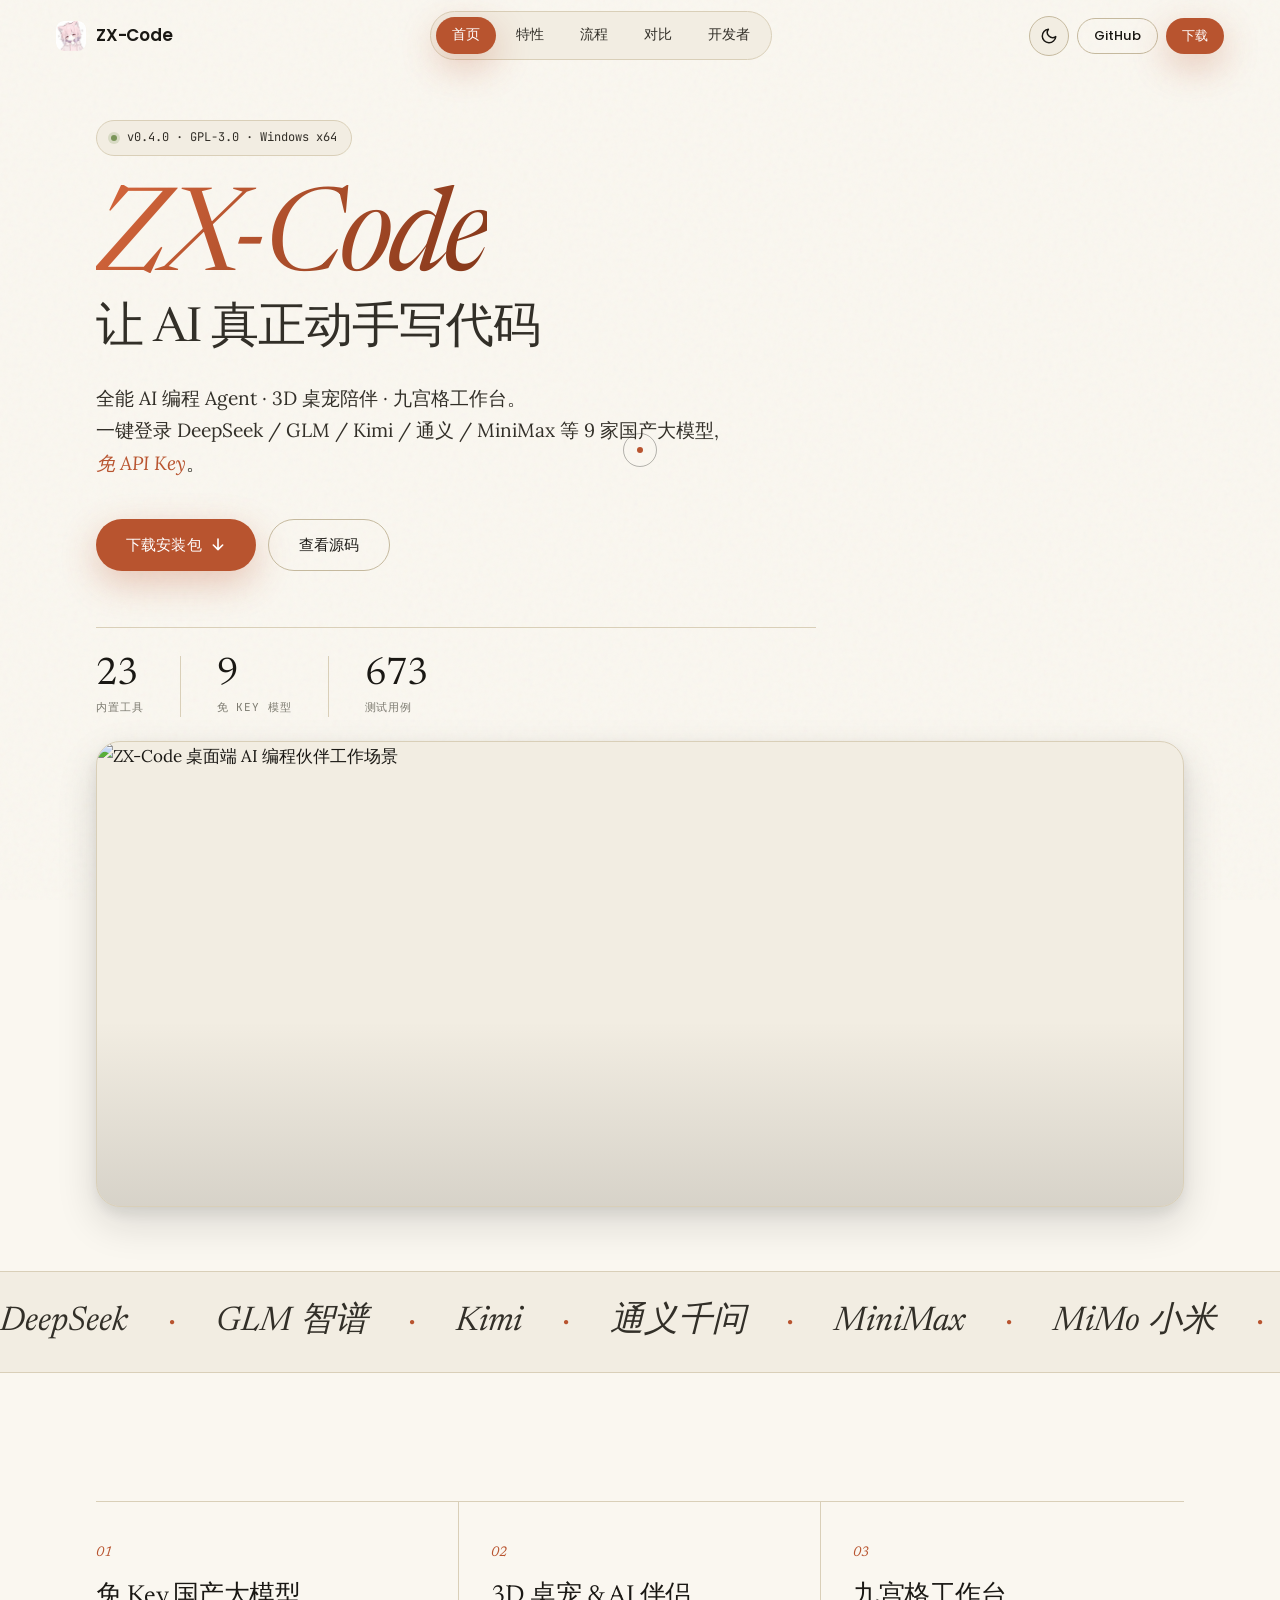
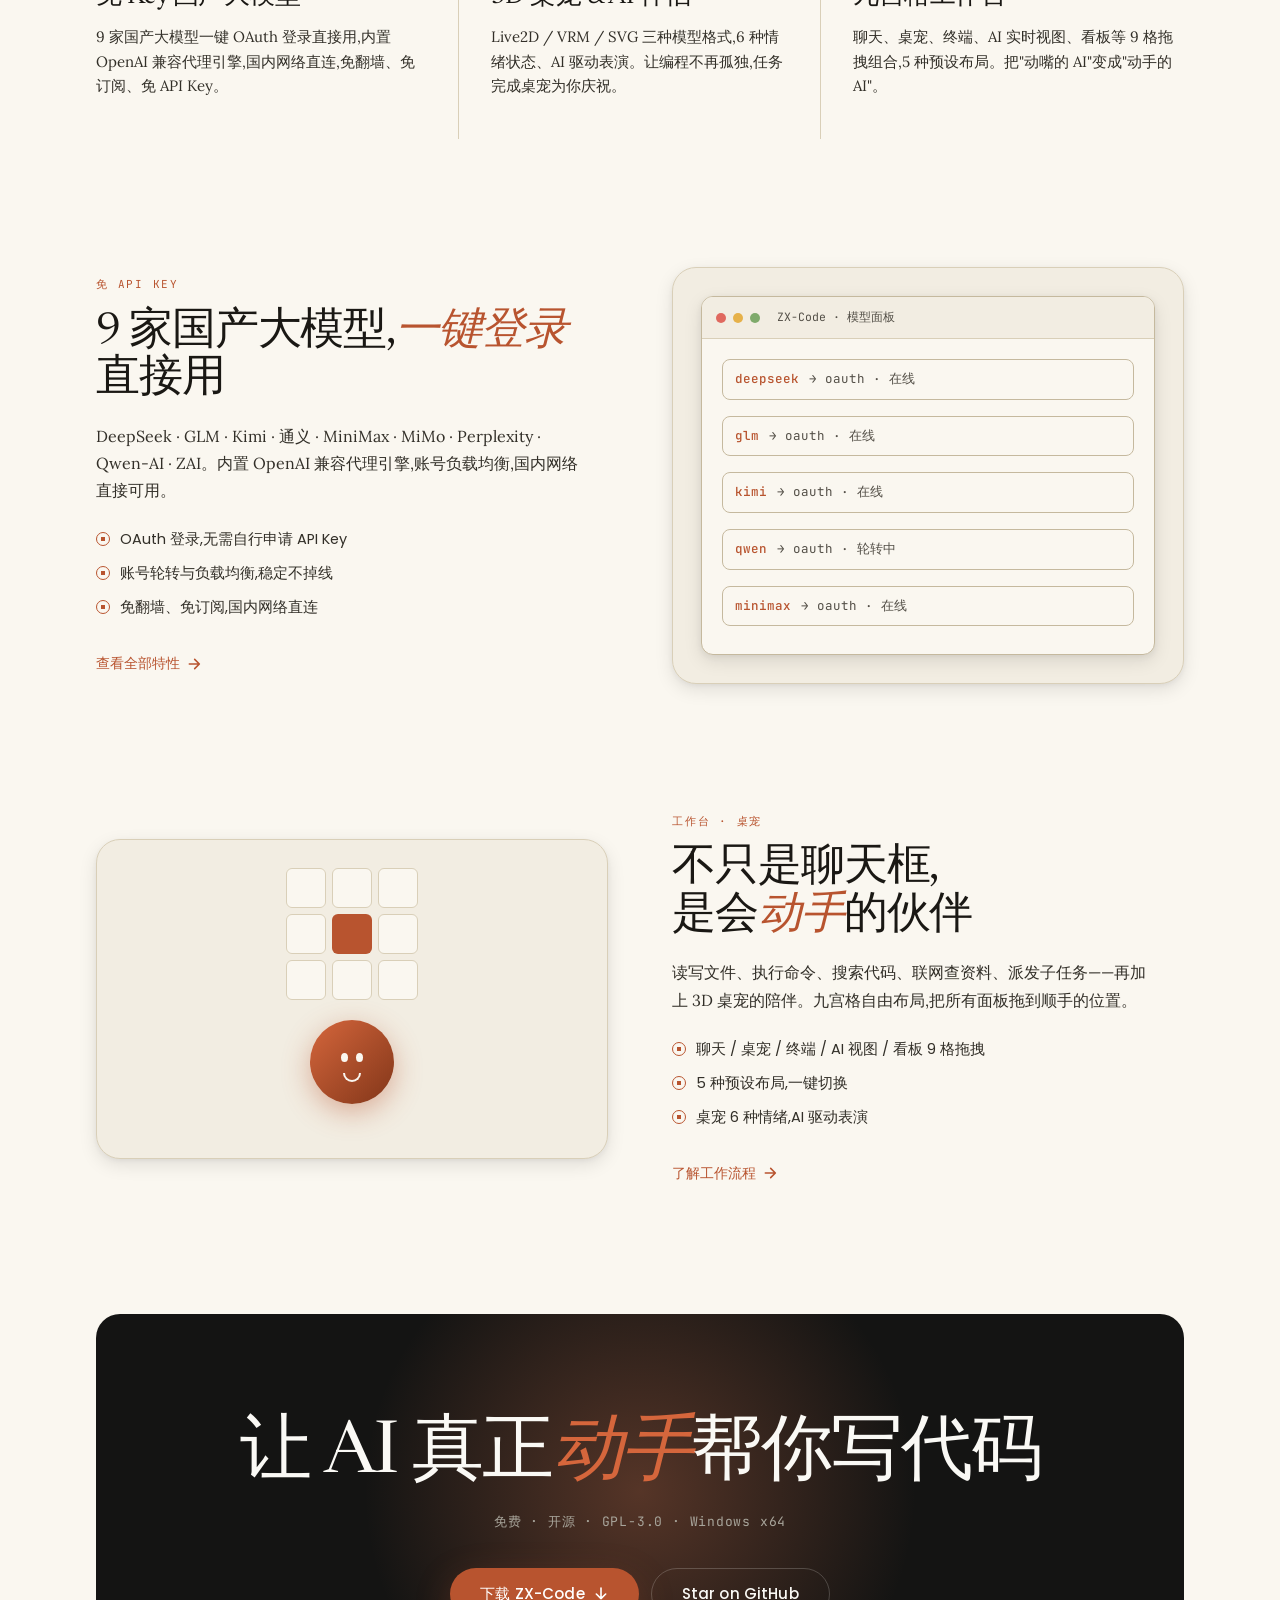
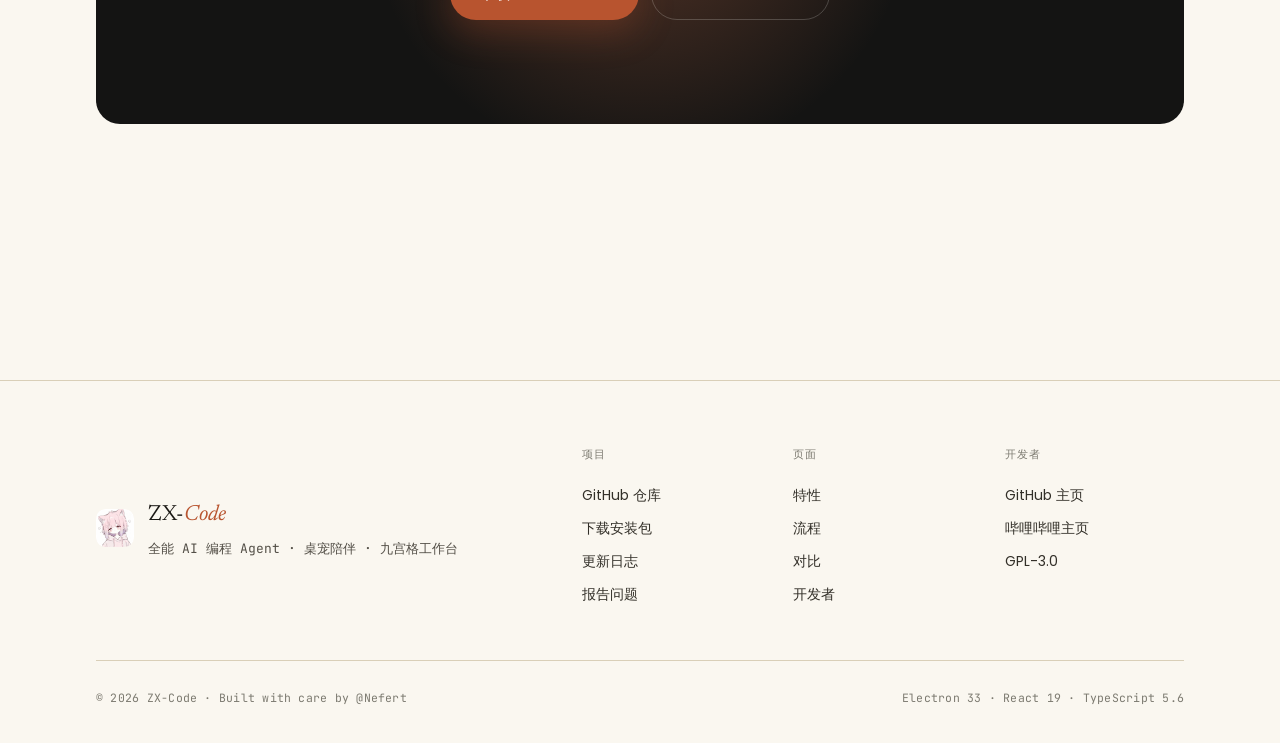
==== commit 1db2f190: "update: 完善部署配置与页面优化" ====
--- a/index.html
+++ b/index.html
@@ -4,7 +4,7 @@
   <meta charset="UTF-8" />
   <meta name="viewport" content="width=device-width, initial-scale=1.0, viewport-fit=cover" />
   <title>ZX-Code · 全能 AI 编程 Agent · 桌宠陪伴 · 九宫格工作台</title>
-  <meta name="description" content="ZX-Code 是一款运行于 Windows 的桌面端 AI 编程 Agent。一键登录免费使用 DeepSeek / GLM / Kimi / 通义 / MiniMax 等国产大模型，免 API Key。内置 3D 桌宠、九宫格工作台、长期记忆、技能进化引擎、定时 Agent、用户画像。" />
+  <meta name="description" content="ZX-Code 是一款运行于 Windows 的桌面端 AI 编程 Agent。一键登录免费使用 DeepSeek / GLM / Kimi / 通义 / MiniMax 等国产大模型,免 API Key。内置 3D 桌宠、九宫格工作台、长期记忆、技能进化引擎、定时 Agent、用户画像。" />
   <meta name="theme-color" content="#faf9f5" />
   <meta property="og:title" content="ZX-Code · 全能 AI 编程 Agent" />
   <meta property="og:description" content="免 Key 国产大模型 + 3D 桌宠 + 九宫格工作台 + 长期记忆 + 技能进化 + 定时 Agent" />
@@ -36,16 +36,16 @@
 
   <!-- NAV -->
   <header class="nav" id="nav">
-    <a href="index.html" class="nav-brand">
+    <a href="#home" class="nav-brand" data-page="home">
       <img class="nav-mark" src="favicon.png" alt="" />
       <span>ZX-Code</span>
     </a>
     <nav class="nav-links">
-      <a href="index.html">首页</a>
-      <a href="features.html">特性</a>
-      <a href="workflow.html">流程</a>
-      <a href="compare.html">对比</a>
-      <a href="developer.html">开发者</a>
+      <a href="#home" data-page="home">首页</a>
+      <a href="#features" data-page="features">特性</a>
+      <a href="#workflow" data-page="workflow">流程</a>
+      <a href="#compare" data-page="compare">对比</a>
+      <a href="#developer" data-page="developer">开发者</a>
     </nav>
     <div class="nav-cta">
       <button class="theme-toggle" id="themeToggle" aria-label="切换深浅色">
@@ -60,11 +60,11 @@
 
   <!-- MOBILE MENU -->
   <div class="mobile-menu" id="mobileMenu">
-    <a href="index.html">首页</a>
-    <a href="features.html">特性</a>
-    <a href="workflow.html">流程</a>
-    <a href="compare.html">对比</a>
-    <a href="developer.html">开发者</a>
+    <a href="#home" data-page="home">首页</a>
+    <a href="#features" data-page="features">特性</a>
+    <a href="#workflow" data-page="workflow">流程</a>
+    <a href="#compare" data-page="compare">对比</a>
+    <a href="#developer" data-page="developer">开发者</a>
     <div class="mm-cta-row">
       <a class="btn btn-ghost" href="https://github.com/zouyuxuan122/ZX-code" target="_blank" rel="noopener">GitHub</a>
       <a class="btn btn-primary" href="https://github.com/zouyuxuan122/ZX-code/releases/latest" target="_blank" rel="noopener">下载安装包</a>
@@ -72,190 +72,698 @@
   </div>
 
   <main>
-    <!-- HERO -->
-    <section class="hero">
-      <div class="shell">
-        <div class="hero-pill page-enter">
-          <span class="hero-pill-dot"></span>
-          <span>v0.4.0 · GPL-3.0 · Windows x64</span>
-        </div>
-
-        <h1 class="hero-title page-enter">
-          <span class="brand-line"><span class="zx">ZX-Code</span></span>
-          <span class="brand-line"><span class="sub">让 AI 真正动手写代码</span></span>
-        </h1>
-
-        <p class="hero-tagline page-enter">
-          全能 AI 编程 Agent · 3D 桌宠陪伴 · 九宫格工作台。<br/>
-          一键登录 DeepSeek / GLM / Kimi / 通义 / MiniMax 等 9 家国产大模型，<em>免 API Key</em>。
-        </p>
-
-        <div class="hero-cta page-enter">
-          <a class="btn btn-primary btn-lg magnetic" href="https://github.com/zouyuxuan122/ZX-code/releases/latest" target="_blank" rel="noopener">
-            下载安装包
-            <svg width="16" height="16" viewBox="0 0 24 24" fill="none" stroke="currentColor" stroke-width="2.4" stroke-linecap="round" stroke-linejoin="round" aria-hidden="true"><path d="M5 12l7 7 7-7M12 19V3"/></svg>
-          </a>
-          <a class="btn btn-ghost btn-lg" href="https://github.com/zouyuxuan122/ZX-code" target="_blank" rel="noopener">查看源码</a>
-        </div>
-
-        <div class="hero-meta page-enter">
-          <div class="hero-meta-item"><span class="num" data-count="23">0</span><span class="lbl">内置工具</span></div>
-          <div class="hero-meta-item"><span class="num" data-count="9">0</span><span class="lbl">免 Key 模型</span></div>
-          <div class="hero-meta-item"><span class="num" data-count="673">0</span><span class="lbl">测试用例</span></div>
-        </div>
-
-        <div class="hero-visual page-enter">
-          <img src="assets/hero.jpg" alt="ZX-Code 桌面端 AI 编程伙伴工作场景" />
-        </div>
-      </div>
-    </section>
-
-    <!-- MARQUEE -->
-    <section class="marquee" aria-hidden="true">
-      <div class="marquee-track">
-        <div class="marquee-group">
-          <span>DeepSeek</span><span class="dot">·</span>
-          <span>GLM 智谱</span><span class="dot">·</span>
-          <span>Kimi</span><span class="dot">·</span>
-          <span>通义千问</span><span class="dot">·</span>
-          <span>MiniMax</span><span class="dot">·</span>
-          <span>MiMo 小米</span><span class="dot">·</span>
-          <span>Perplexity</span><span class="dot">·</span>
-          <span>Qwen-AI</span><span class="dot">·</span>
-          <span>ZAI</span><span class="dot">·</span>
-          <span>OpenAI</span><span class="dot">·</span>
-          <span>Anthropic</span><span class="dot">·</span>
-          <span>Gemini</span><span class="dot">·</span>
-          <span>Ollama</span><span class="dot">·</span>
-        </div>
-        <div class="marquee-group" aria-hidden="true">
-          <span>DeepSeek</span><span class="dot">·</span>
-          <span>GLM 智谱</span><span class="dot">·</span>
-          <span>Kimi</span><span class="dot">·</span>
-          <span>通义千问</span><span class="dot">·</span>
-          <span>MiniMax</span><span class="dot">·</span>
-          <span>MiMo 小米</span><span class="dot">·</span>
-          <span>Perplexity</span><span class="dot">·</span>
-          <span>Qwen-AI</span><span class="dot">·</span>
-          <span>ZAI</span><span class="dot">·</span>
-          <span>OpenAI</span><span class="dot">·</span>
-          <span>Anthropic</span><span class="dot">·</span>
-          <span>Gemini</span><span class="dot">·</span>
-          <span>Ollama</span><span class="dot">·</span>
-        </div>
-      </div>
-    </section>
-
-    <!-- HIGHLIGHTS -->
-    <section class="section">
-      <div class="shell">
-        <div class="highlights reveal">
-          <div class="hl-item">
-            <div class="hl-num">01</div>
-            <h3 class="hl-title">免 Key 国产大模型</h3>
-            <p class="hl-desc">9 家国产大模型一键 OAuth 登录直接用，内置 OpenAI 兼容代理引擎，国内网络直连，免翻墙、免订阅、免 API Key。</p>
-          </div>
-          <div class="hl-item">
-            <div class="hl-num">02</div>
-            <h3 class="hl-title">3D 桌宠 & AI 伴侣</h3>
-            <p class="hl-desc">Live2D / VRM / SVG 三种模型格式，6 种情绪状态、AI 驱动表演。让编程不再孤独，任务完成桌宠为你庆祝。</p>
-          </div>
-          <div class="hl-item">
-            <div class="hl-num">03</div>
-            <h3 class="hl-title">九宫格工作台</h3>
-            <p class="hl-desc">聊天、桌宠、终端、AI 实时视图、看板等 9 格拖拽组合，5 种预设布局。把"动嘴的 AI"变成"动手的 AI"。</p>
-          </div>
-        </div>
-      </div>
-    </section>
-
-    <!-- FEATURE PREVIEW 1 -->
-    <section class="section" style="padding-top:0;">
-      <div class="shell">
-        <div class="feature-preview reveal">
-          <div class="fp-text">
-            <div class="fp-tag">免 API Key</div>
-            <h2 class="fp-title">9 家国产大模型，<em>一键登录</em>直接用</h2>
-            <p class="fp-desc">DeepSeek · GLM · Kimi · 通义 · MiniMax · MiMo · Perplexity · Qwen-AI · ZAI。内置 OpenAI 兼容代理引擎，账号负载均衡，国内网络直接可用。</p>
-            <ul class="fp-list">
-              <li>OAuth 登录，无需自行申请 API Key</li>
-              <li>账号轮转与负载均衡，稳定不掉线</li>
-              <li>免翻墙、免订阅，国内网络直连</li>
-            </ul>
-            <a class="btn-link" href="features.html">
-              查看全部特性
-              <svg width="16" height="16" viewBox="0 0 24 24" fill="none" stroke="currentColor" stroke-width="2.4" stroke-linecap="round" stroke-linejoin="round" aria-hidden="true"><path d="M5 12h14M13 5l7 7-7 7"/></svg>
-            </a>
-          </div>
-          <div class="fp-visual">
-            <div class="win">
-              <div class="win-bar">
-                <span class="wd wd-r"></span><span class="wd wd-y"></span><span class="wd wd-g"></span>
-                <span class="win-title">ZX-Code · 模型面板</span>
-              </div>
-              <div class="win-body" style="display:flex;flex-direction:column;gap:8px;">
-                <div class="tool-call"><span class="tn">deepseek</span><span class="ta">→ oauth · 在线</span></div>
-                <div class="tool-call"><span class="tn">glm</span><span class="ta">→ oauth · 在线</span></div>
-                <div class="tool-call"><span class="tn">kimi</span><span class="ta">→ oauth · 在线</span></div>
-                <div class="tool-call"><span class="tn">qwen</span><span class="ta">→ oauth · 轮转中</span></div>
-                <div class="tool-call"><span class="tn">minimax</span><span class="ta">→ oauth · 在线</span></div>
-              </div>
-            </div>
-          </div>
-        </div>
-      </div>
-    </section>
-
-    <!-- FEATURE PREVIEW 2 -->
-    <section class="section" style="padding-top:0;">
-      <div class="shell">
-        <div class="feature-preview reverse reveal">
-          <div class="fp-text">
-            <div class="fp-tag">工作台 · 桌宠</div>
-            <h2 class="fp-title">不只是聊天框，<br/>是会<em>动手</em>的伙伴</h2>
-            <p class="fp-desc">读写文件、执行命令、搜索代码、联网查资料、派发子任务——再加上 3D 桌宠的陪伴。九宫格自由布局，把所有面板拖到顺手的位置。</p>
-            <ul class="fp-list">
-              <li>聊天 / 桌宠 / 终端 / AI 视图 / 看板 9 格拖拽</li>
-              <li>5 种预设布局，一键切换</li>
-              <li>桌宠 6 种情绪，AI 驱动表演</li>
-            </ul>
-            <a class="btn-link" href="workflow.html">
-              了解工作流程
-              <svg width="16" height="16" viewBox="0 0 24 24" fill="none" stroke="currentColor" stroke-width="2.4" stroke-linecap="round" stroke-linejoin="round" aria-hidden="true"><path d="M5 12h14M13 5l7 7-7 7"/></svg>
-            </a>
-          </div>
-          <div class="fp-visual">
-            <div style="display:flex;flex-direction:column;align-items:center;gap:20px;width:100%;">
-              <div class="nine-grid" aria-hidden="true">
-                <span></span><span></span><span></span>
-                <span></span><span class="hl"></span><span></span>
-                <span></span><span></span><span></span>
-              </div>
-              <div class="pet-face" aria-hidden="true">
-                <span class="pe"></span><span class="pe"></span>
-                <span class="pm"></span>
-              </div>
-            </div>
-          </div>
-        </div>
-      </div>
-    </section>
-
-    <!-- CTA -->
-    <section class="section" style="padding-top:0;">
-      <div class="shell">
-        <div class="cta-band reveal">
-          <h2 class="cta-title">让 AI 真正<em>动手</em>帮你写代码</h2>
-          <p class="cta-desc">免费 · 开源 · GPL-3.0 · Windows x64</p>
-          <div class="cta-actions">
+    <!-- ============ PAGE: HOME ============ -->
+    <section class="page" id="page-home" data-page-id="home">
+      <!-- HERO -->
+      <section class="hero">
+        <div class="shell">
+          <div class="hero-pill page-enter">
+            <span class="hero-pill-dot"></span>
+            <span>v0.4.0 · GPL-3.0 · Windows x64</span>
+          </div>
+
+          <h1 class="hero-title page-enter">
+            <span class="brand-line"><span class="zx">ZX-Code</span></span>
+            <span class="brand-line"><span class="sub">让 AI 真正动手写代码</span></span>
+          </h1>
+
+          <p class="hero-tagline page-enter">
+            全能 AI 编程 Agent · 3D 桌宠陪伴 · 九宫格工作台。<br/>
+            一键登录 DeepSeek / GLM / Kimi / 通义 / MiniMax 等 9 家国产大模型,<em>免 API Key</em>。
+          </p>
+
+          <div class="hero-cta page-enter">
             <a class="btn btn-primary btn-lg magnetic" href="https://github.com/zouyuxuan122/ZX-code/releases/latest" target="_blank" rel="noopener">
-              下载 ZX-Code
+              下载安装包
               <svg width="16" height="16" viewBox="0 0 24 24" fill="none" stroke="currentColor" stroke-width="2.4" stroke-linecap="round" stroke-linejoin="round" aria-hidden="true"><path d="M5 12l7 7 7-7M12 19V3"/></svg>
             </a>
-            <a class="btn btn-ghost btn-lg" href="https://github.com/zouyuxuan122/ZX-code" target="_blank" rel="noopener">Star on GitHub</a>
-          </div>
+            <a class="btn btn-ghost btn-lg" href="https://github.com/zouyuxuan122/ZX-code" target="_blank" rel="noopener">查看源码</a>
+          </div>
+
+          <div class="hero-meta page-enter">
+            <div class="hero-meta-item"><span class="num" data-count="23">0</span><span class="lbl">内置工具</span></div>
+            <div class="hero-meta-item"><span class="num" data-count="9">0</span><span class="lbl">免 Key 模型</span></div>
+            <div class="hero-meta-item"><span class="num" data-count="673">0</span><span class="lbl">测试用例</span></div>
+          </div>
+
+          <div class="hero-visual page-enter">
+            <img src="assets/hero.jpg" alt="ZX-Code 桌面端 AI 编程伙伴工作场景" />
+          </div>
+        </div>
+      </section>
+
+      <!-- MARQUEE -->
+      <section class="marquee" aria-hidden="true">
+        <div class="marquee-track">
+          <div class="marquee-group">
+            <span>DeepSeek</span><span class="dot">·</span>
+            <span>GLM 智谱</span><span class="dot">·</span>
+            <span>Kimi</span><span class="dot">·</span>
+            <span>通义千问</span><span class="dot">·</span>
+            <span>MiniMax</span><span class="dot">·</span>
+            <span>MiMo 小米</span><span class="dot">·</span>
+            <span>Perplexity</span><span class="dot">·</span>
+            <span>Qwen-AI</span><span class="dot">·</span>
+            <span>ZAI</span><span class="dot">·</span>
+            <span>OpenAI</span><span class="dot">·</span>
+            <span>Anthropic</span><span class="dot">·</span>
+            <span>Gemini</span><span class="dot">·</span>
+            <span>Ollama</span><span class="dot">·</span>
+          </div>
+          <div class="marquee-group" aria-hidden="true">
+            <span>DeepSeek</span><span class="dot">·</span>
+            <span>GLM 智谱</span><span class="dot">·</span>
+            <span>Kimi</span><span class="dot">·</span>
+            <span>通义千问</span><span class="dot">·</span>
+            <span>MiniMax</span><span class="dot">·</span>
+            <span>MiMo 小米</span><span class="dot">·</span>
+            <span>Perplexity</span><span class="dot">·</span>
+            <span>Qwen-AI</span><span class="dot">·</span>
+            <span>ZAI</span><span class="dot">·</span>
+            <span>OpenAI</span><span class="dot">·</span>
+            <span>Anthropic</span><span class="dot">·</span>
+            <span>Gemini</span><span class="dot">·</span>
+            <span>Ollama</span><span class="dot">·</span>
+          </div>
+        </div>
+      </section>
+
+      <!-- HIGHLIGHTS -->
+      <section class="section">
+        <div class="shell">
+          <div class="highlights reveal">
+            <div class="hl-item">
+              <div class="hl-num">01</div>
+              <h3 class="hl-title">免 Key 国产大模型</h3>
+              <p class="hl-desc">9 家国产大模型一键 OAuth 登录直接用,内置 OpenAI 兼容代理引擎,国内网络直连,免翻墙、免订阅、免 API Key。</p>
+            </div>
+            <div class="hl-item">
+              <div class="hl-num">02</div>
+              <h3 class="hl-title">3D 桌宠 & AI 伴侣</h3>
+              <p class="hl-desc">Live2D / VRM / SVG 三种模型格式,6 种情绪状态、AI 驱动表演。让编程不再孤独,任务完成桌宠为你庆祝。</p>
+            </div>
+            <div class="hl-item">
+              <div class="hl-num">03</div>
+              <h3 class="hl-title">九宫格工作台</h3>
+              <p class="hl-desc">聊天、桌宠、终端、AI 实时视图、看板等 9 格拖拽组合,5 种预设布局。把"动嘴的 AI"变成"动手的 AI"。</p>
+            </div>
+          </div>
+        </div>
+      </section>
+
+      <!-- FEATURE PREVIEW 1 -->
+      <section class="section" style="padding-top:0;">
+        <div class="shell">
+          <div class="feature-preview reveal">
+            <div class="fp-text">
+              <div class="fp-tag">免 API Key</div>
+              <h2 class="fp-title">9 家国产大模型,<em>一键登录</em>直接用</h2>
+              <p class="fp-desc">DeepSeek · GLM · Kimi · 通义 · MiniMax · MiMo · Perplexity · Qwen-AI · ZAI。内置 OpenAI 兼容代理引擎,账号负载均衡,国内网络直接可用。</p>
+              <ul class="fp-list">
+                <li>OAuth 登录,无需自行申请 API Key</li>
+                <li>账号轮转与负载均衡,稳定不掉线</li>
+                <li>免翻墙、免订阅,国内网络直连</li>
+              </ul>
+              <a class="btn-link" href="#features" data-page="features">
+                查看全部特性
+                <svg width="16" height="16" viewBox="0 0 24 24" fill="none" stroke="currentColor" stroke-width="2.4" stroke-linecap="round" stroke-linejoin="round" aria-hidden="true"><path d="M5 12h14M13 5l7 7-7 7"/></svg>
+              </a>
+            </div>
+            <div class="fp-visual">
+              <div class="win">
+                <div class="win-bar">
+                  <span class="wd wd-r"></span><span class="wd wd-y"></span><span class="wd wd-g"></span>
+                  <span class="win-title">ZX-Code · 模型面板</span>
+                </div>
+                <div class="win-body" style="display:flex;flex-direction:column;gap:8px;">
+                  <div class="tool-call"><span class="tn">deepseek</span><span class="ta">→ oauth · 在线</span></div>
+                  <div class="tool-call"><span class="tn">glm</span><span class="ta">→ oauth · 在线</span></div>
+                  <div class="tool-call"><span class="tn">kimi</span><span class="ta">→ oauth · 在线</span></div>
+                  <div class="tool-call"><span class="tn">qwen</span><span class="ta">→ oauth · 轮转中</span></div>
+                  <div class="tool-call"><span class="tn">minimax</span><span class="ta">→ oauth · 在线</span></div>
+                </div>
+              </div>
+            </div>
+          </div>
+        </div>
+      </section>
+
+      <!-- FEATURE PREVIEW 2 -->
+      <section class="section" style="padding-top:0;">
+        <div class="shell">
+          <div class="feature-preview reverse reveal">
+            <div class="fp-text">
+              <div class="fp-tag">工作台 · 桌宠</div>
+              <h2 class="fp-title">不只是聊天框,<br/>是会<em>动手</em>的伙伴</h2>
+              <p class="fp-desc">读写文件、执行命令、搜索代码、联网查资料、派发子任务——再加上 3D 桌宠的陪伴。九宫格自由布局,把所有面板拖到顺手的位置。</p>
+              <ul class="fp-list">
+                <li>聊天 / 桌宠 / 终端 / AI 视图 / 看板 9 格拖拽</li>
+                <li>5 种预设布局,一键切换</li>
+                <li>桌宠 6 种情绪,AI 驱动表演</li>
+              </ul>
+              <a class="btn-link" href="#workflow" data-page="workflow">
+                了解工作流程
+                <svg width="16" height="16" viewBox="0 0 24 24" fill="none" stroke="currentColor" stroke-width="2.4" stroke-linecap="round" stroke-linejoin="round" aria-hidden="true"><path d="M5 12h14M13 5l7 7-7 7"/></svg>
+              </a>
+            </div>
+            <div class="fp-visual">
+              <div style="display:flex;flex-direction:column;align-items:center;gap:20px;width:100%;">
+                <div class="nine-grid" aria-hidden="true">
+                  <span></span><span></span><span></span>
+                  <span></span><span class="hl"></span><span></span>
+                  <span></span><span></span><span></span>
+                </div>
+                <div class="pet-face" aria-hidden="true">
+                  <span class="pe"></span><span class="pe"></span>
+                  <span class="pm"></span>
+                </div>
+              </div>
+            </div>
+          </div>
+        </div>
+      </section>
+
+      <!-- CTA -->
+      <section class="section" style="padding-top:0;">
+        <div class="shell">
+          <div class="cta-band reveal">
+            <h2 class="cta-title">让 AI 真正<em>动手</em>帮你写代码</h2>
+            <p class="cta-desc">免费 · 开源 · GPL-3.0 · Windows x64</p>
+            <div class="cta-actions">
+              <a class="btn btn-primary btn-lg magnetic" href="https://github.com/zouyuxuan122/ZX-code/releases/latest" target="_blank" rel="noopener">
+                下载 ZX-Code
+                <svg width="16" height="16" viewBox="0 0 24 24" fill="none" stroke="currentColor" stroke-width="2.4" stroke-linecap="round" stroke-linejoin="round" aria-hidden="true"><path d="M5 12l7 7 7-7M12 19V3"/></svg>
+              </a>
+              <a class="btn btn-ghost btn-lg" href="https://github.com/zouyuxuan122/ZX-code" target="_blank" rel="noopener">Star on GitHub</a>
+            </div>
+          </div>
+        </div>
+      </section>
+    </section>
+
+    <!-- ============ PAGE: FEATURES ============ -->
+    <section class="page" id="page-features" data-page-id="features" hidden>
+      <div class="page-head">
+        <div class="shell">
+          <div class="page-label page-enter">02 / 特性</div>
+          <h1 class="page-title page-enter">不只是聊天框,<br/>是会<em>动手</em>的伙伴</h1>
+          <p class="page-intro page-enter">从免 Key 国产大模型到 3D 桌宠,从九宫格工作台到长期记忆与技能进化——ZX-Code 把一整套"动手型 AI 编程能力"装进一个桌面应用。</p>
         </div>
       </div>
+
+      <section class="section">
+        <div class="shell">
+          <div class="feat-list">
+            <!-- 01 -->
+            <div class="feat-row reveal">
+              <div class="feat-index">01</div>
+              <div class="feat-head">
+                <div class="feat-tag">模型接入</div>
+                <h3>9 家国产大模型,<em>免 API Key</em></h3>
+              </div>
+              <div class="feat-body">
+                <p>DeepSeek、GLM 智谱、Kimi、通义千问、MiniMax、MiMo 小米、Perplexity、Qwen-AI、ZAI——全部通过 OAuth 登录直接使用,内置 OpenAI 兼容代理引擎,国内网络直连,无需翻墙、无需订阅、无需自行申请 API Key。</p>
+                <p>账号轮转与负载均衡机制让多账号稳定不掉线,单账号限流时自动切换,长任务也不中断。</p>
+                <div class="feat-chips">
+                  <span>OAuth 登录</span><span>账号轮转</span><span>负载均衡</span>
+                  <span>OpenAI 兼容</span><span>国内直连</span><span>免翻墙</span>
+                </div>
+                <div class="feat-aside">
+                  <div class="tool-call"><span class="tn">deepseek</span><span class="ta">→ oauth · 在线</span></div>
+                  <div class="tool-call"><span class="tn">glm</span><span class="ta">→ oauth · 在线</span></div>
+                  <div class="tool-call"><span class="tn">kimi</span><span class="ta">→ oauth · 轮转中</span></div>
+                  <div class="tool-call"><span class="tn">qwen</span><span class="ta">→ oauth · 在线</span></div>
+                </div>
+              </div>
+            </div>
+
+            <!-- 02 -->
+            <div class="feat-row reveal">
+              <div class="feat-index">02</div>
+              <div class="feat-head">
+                <div class="feat-tag">桌宠 · 伴侣</div>
+                <h3>3D 桌宠 & <em>AI 伴侣</em></h3>
+              </div>
+              <div class="feat-body">
+                <p>支持 Live2D、VRM、SVG 三种模型格式,6 种情绪状态由 AI 实时驱动表演。让编程不再孤独——任务完成时桌宠为你庆祝,卡顿时它陪你思考。</p>
+                <p>桌宠不只是装饰:它可以承接语音指令、显示任务进度、在空闲时主动互动,是真正的工作伙伴。</p>
+                <div class="feat-chips">
+                  <span>Live2D</span><span>VRM</span><span>SVG</span>
+                  <span>6 种情绪</span><span>AI 驱动</span><span>语音交互</span>
+                </div>
+              </div>
+            </div>
+
+            <!-- 03 -->
+            <div class="feat-row reveal">
+              <div class="feat-index">03</div>
+              <div class="feat-head">
+                <div class="feat-tag">工作台</div>
+                <h3>九宫格<em>自由布局</em></h3>
+              </div>
+              <div class="feat-body">
+                <p>聊天、桌宠、终端、AI 实时视图、看板等 9 格自由拖拽组合,5 种预设布局一键切换。把所有面板拖到顺手的位置,打造属于自己的编程工作流。</p>
+                <p>每一格都是独立可交互的面板,不是静态截图——终端真能跑命令,AI 视图真能看到思考过程。</p>
+                <div class="feat-chips">
+                  <span>9 格拖拽</span><span>5 种预设</span><span>独立面板</span><span>实时交互</span>
+                </div>
+                <div class="feat-aside" style="display:flex;justify-content:center;padding:24px;">
+                  <div class="mini-grid">
+                    <span class="mc">聊</span><span class="mc">宠</span><span class="mc hl">AI</span>
+                    <span class="mc">端</span><span class="mc hl">视</span><span class="mc">板</span>
+                    <span class="mc">记</span><span class="mc">技</span><span class="mc">画</span>
+                  </div>
+                </div>
+              </div>
+            </div>
+
+            <!-- 04 -->
+            <div class="feat-row reveal">
+              <div class="feat-index">04</div>
+              <div class="feat-head">
+                <div class="feat-tag">记忆 · 进化</div>
+                <h3>长期记忆 & <em>技能进化</em></h3>
+              </div>
+              <div class="feat-body">
+                <p>长期记忆引擎让 AI 记住你的项目结构、编码习惯、常用命令和偏好。越用越懂你,不用每次重复解释上下文。</p>
+                <p>技能进化引擎则让 AI 在使用中持续学习新技能:你教过一次的操作,下次它会主动用;它还能从社区技能市场加载别人分享的技能包。</p>
+                <div class="feat-chips">
+                  <span>项目记忆</span><span>习惯学习</span><span>技能包</span><span>社区市场</span>
+                </div>
+                <div class="feat-aside">
+                  <div class="mem-tree">
+                    <span class="mem-root">memory / my-project</span>
+                    <div class="mem-kids">
+                      <span>结构</span><span>习惯</span><span>命令</span>
+                      <span>偏好</span><span>历史</span><span>技能</span>
+                    </div>
+                  </div>
+                </div>
+              </div>
+            </div>
+
+            <!-- 05 -->
+            <div class="feat-row reveal">
+              <div class="feat-index">05</div>
+              <div class="feat-head">
+                <div class="feat-tag">自动化</div>
+                <h3>定时 <em>Agent</em> 调度</h3>
+              </div>
+              <div class="feat-body">
+                <p>内置 Cron 风格的定时 Agent 调度器,可以设定周期任务:每天凌晨自动跑测试、每周生成代码报告、检测到问题自动修复并提 PR。</p>
+                <p>把重复劳动交给 Agent,你专注真正需要思考的部分。</p>
+                <div class="feat-chips">
+                  <span>Cron 表达式</span><span>周期任务</span><span>自动测试</span><span>自动 PR</span>
+                </div>
+                <div class="feat-aside" style="display:flex;gap:10px;flex-wrap:wrap;align-items:center;">
+                  <span class="cron-pill">0 2 * * *</span>
+                  <span style="font-family:var(--font-mono);font-size:13px;color:var(--ink-3);">→ 每日 02:00 自动跑全量测试</span>
+                </div>
+              </div>
+            </div>
+
+            <!-- 06 -->
+            <div class="feat-row reveal">
+              <div class="feat-index">06</div>
+              <div class="feat-head">
+                <div class="feat-tag">画像</div>
+                <h3>用户画像 & <em>个性化</em></h3>
+              </div>
+              <div class="feat-body">
+                <p>根据你的使用行为自动构建用户画像:擅长语言、常用框架、编码节奏、错误模式。AI 据此调整建议风格与回复密度,给你最顺手的协作体验。</p>
+                <div class="feat-chips">
+                  <span>行为画像</span><span>风格适配</span><span>密度调节</span>
+                </div>
+                <div class="feat-aside">
+                  <div class="profile-bars" aria-hidden="true">
+                    <div class="bar"><span style="height:42%"></span></div>
+                    <div class="bar"><span style="height:68%"></span></div>
+                    <div class="bar"><span style="height:55%"></span></div>
+                    <div class="bar"><span style="height:88%"></span></div>
+                    <div class="bar"><span style="height:73%"></span></div>
+                    <div class="bar"><span style="height:60%"></span></div>
+                    <div class="bar"><span style="height:46%"></span></div>
+                    <div class="bar"><span style="height:81%"></span></div>
+                  </div>
+                </div>
+              </div>
+            </div>
+          </div>
+        </div>
+      </section>
+
+      <section class="section" style="padding-top:0;">
+        <div class="shell">
+          <div class="cta-band reveal">
+            <h2 class="cta-title">23 个内置工具,<em>开箱即用</em></h2>
+            <p class="cta-desc">读写文件 · 执行命令 · 搜索代码 · 联网查资料 · 派发子任务 · 更多</p>
+            <div class="cta-actions">
+              <a class="btn btn-primary btn-lg magnetic" href="https://github.com/zouyuxuan122/ZX-code/releases/latest" target="_blank" rel="noopener">
+                下载体验
+                <svg width="16" height="16" viewBox="0 0 24 24" fill="none" stroke="currentColor" stroke-width="2.4" stroke-linecap="round" stroke-linejoin="round" aria-hidden="true"><path d="M5 12l7 7 7-7M12 19V3"/></svg>
+              </a>
+              <a class="btn btn-ghost btn-lg" href="#workflow" data-page="workflow">看看工作流程</a>
+            </div>
+          </div>
+        </div>
+      </section>
+    </section>
+
+    <!-- ============ PAGE: WORKFLOW ============ -->
+    <section class="page" id="page-workflow" data-page-id="workflow" hidden>
+      <div class="page-head">
+        <div class="shell">
+          <div class="page-label page-enter">03 / 流程</div>
+          <h1 class="page-title page-enter">从一句话,<br/>到<em>代码落地</em></h1>
+          <p class="page-intro page-enter">ZX-Code 的工作流不是"问一句答一句",而是一套完整的感知-决策-执行-反馈闭环。下面是一次典型任务的完整旅程。</p>
+        </div>
+      </div>
+
+      <section class="section">
+        <div class="shell">
+          <div class="flow-steps">
+            <!-- Step 1 -->
+            <div class="flow-step reveal">
+              <div class="flow-text">
+                <div class="flow-num">Step 01</div>
+                <h3>你说<em>需求</em></h3>
+                <p>在聊天面板用自然语言描述任务。可以是一个功能、一个 bug、一段重构,甚至只是一个模糊的想法。AI 会主动追问澄清边界,而不是闷头开干。</p>
+                <div class="mono-note">// 例:帮我把登录接口加上限流,每个 IP 每分钟最多 10 次</div>
+              </div>
+              <div class="flow-visual">
+                <div style="width:100%;max-width:360px;">
+                  <div class="chat-bubble user">帮我把登录接口加上限流,每个 IP 每分钟最多 10 次</div>
+                  <div class="chat-bubble ai">好的。我会用 Redis 做计数限流。先确认两点:1) 项目已接入 Redis 吗?2) 超限后返回 429 还是自定义错误?<span class="typing">_</span></div>
+                </div>
+              </div>
+            </div>
+
+            <!-- Step 2 -->
+            <div class="flow-step reverse reveal">
+              <div class="flow-text">
+                <div class="flow-num">Step 02</div>
+                <h3>AI <em>规划</em>与拆解</h3>
+                <p>AI 把任务拆成可执行的子步骤:读代码定位、设计限流中间件、编写实现、补充测试、更新文档。每一步都会展示在 AI 实时视图里,你能随时看到它的思考过程。</p>
+                <div class="mono-note">plan → locate · design · implement · test · docs</div>
+              </div>
+              <div class="flow-visual">
+                <div style="width:100%;max-width:360px;">
+                  <div class="tool-call"><span class="tn">read_file</span><span class="ta">→ routes/login.ts</span></div>
+                  <div class="tool-call"><span class="tn">search_code</span><span class="ta">→ redis usage</span></div>
+                  <div class="tool-call"><span class="tn">plan</span><span class="ta">→ 5 steps drafted</span></div>
+                </div>
+              </div>
+            </div>
+
+            <!-- Step 3 -->
+            <div class="flow-step reveal">
+              <div class="flow-text">
+                <div class="flow-num">Step 03</div>
+                <h3>动手<em>执行</em></h3>
+                <p>AI 调用内置工具真正动手:读写文件、执行命令、搜索代码、联网查资料、派发子任务给其他 Agent。终端面板实时显示执行输出,你看到的是真实发生的事,不是模拟。</p>
+                <div class="mono-note">tools · write_file · run_command · search · fetch · dispatch</div>
+              </div>
+              <div class="flow-visual">
+                <div class="win" style="width:100%;max-width:380px;">
+                  <div class="win-bar">
+                    <span class="wd wd-r"></span><span class="wd wd-y"></span><span class="wd wd-g"></span>
+                    <span class="win-title">middleware/rateLimit.ts</span>
+                  </div>
+                  <div class="win-body">
+                    <div class="code-block">
+<span class="kw">import</span> { Redis } <span class="kw">from</span> <span class="str">'ioredis'</span><br/>
+<span class="kw">const</span> redis = <span class="kw">new</span> <span class="fn">Redis</span>()<br/>
+<span class="kw">export</span> <span class="kw">function</span> <span class="fn">rateLimit</span>(ip: <span class="typ">string</span>) {<br/>
+<span class="indent"></span><span class="kw">const</span> key = <span class="str">`rl:${ip}`</span><br/>
+<span class="indent"></span><span class="kw">return</span> redis.<span class="fn">incr</span>(key)<br/>
+                    </div>
+                  </div>
+                </div>
+              </div>
+            </div>
+
+            <!-- Step 4 -->
+            <div class="flow-step reverse reveal">
+              <div class="flow-text">
+                <div class="flow-num">Step 04</div>
+                <h3>桌宠<em>反馈</em></h3>
+                <p>任务完成时,3D 桌宠会切换到庆祝情绪为你表演;遇到错误它露出困惑表情提示你查看。它不只是可爱——它是任务状态的活体指示器,扫一眼就知道进展。</p>
+                <div class="mono-note">pet · mood: celebrate / thinking / confused / idle</div>
+              </div>
+              <div class="flow-visual">
+                <div style="display:flex;flex-direction:column;align-items:center;gap:12px;">
+                  <div class="pet-face" aria-hidden="true">
+                    <span class="pe"></span><span class="pe"></span>
+                    <span class="pm"></span>
+                  </div>
+                  <div class="pet-bubble">限流中间件已加好,测试全绿!🎉</div>
+                </div>
+              </div>
+            </div>
+
+            <!-- Step 5 -->
+            <div class="flow-step reveal">
+              <div class="flow-text">
+                <div class="flow-num">Step 05</div>
+                <h3>沉淀<em>记忆</em></h3>
+                <p>这次任务的结构、决策、踩过的坑都会沉淀进长期记忆。下次你说"再加一个接口限流",AI 已经知道你的项目用 Redis、知道你的错误响应风格,直接开干。</p>
+                <div class="mono-note">memory · project / habits / decisions / pitfalls</div>
+              </div>
+              <div class="flow-visual">
+                <div class="mem-tree" style="width:100%;max-width:320px;">
+                  <span class="mem-root">memory / login-rate-limit</span>
+                  <div class="mem-kids">
+                    <span>Redis 接入</span><span>429 风格</span><span>中间件路径</span>
+                    <span>测试模板</span><span>踩坑记录</span><span>复用技能</span>
+                  </div>
+                </div>
+              </div>
+            </div>
+          </div>
+        </div>
+      </section>
+
+      <section class="section" style="padding-top:0;">
+        <div class="shell">
+          <div class="cta-band reveal">
+            <h2 class="cta-title">把<em>重复劳动</em>交给 Agent</h2>
+            <p class="cta-desc">你专注思考,它负责动手</p>
+            <div class="cta-actions">
+              <a class="btn btn-primary btn-lg magnetic" href="https://github.com/zouyuxuan122/ZX-code/releases/latest" target="_blank" rel="noopener">
+                下载 ZX-Code
+                <svg width="16" height="16" viewBox="0 0 24 24" fill="none" stroke="currentColor" stroke-width="2.4" stroke-linecap="round" stroke-linejoin="round" aria-hidden="true"><path d="M5 12l7 7 7-7M12 19V3"/></svg>
+              </a>
+              <a class="btn btn-ghost btn-lg" href="#compare" data-page="compare">对比其他工具</a>
+            </div>
+          </div>
+        </div>
+      </section>
+    </section>
+
+    <!-- ============ PAGE: COMPARE ============ -->
+    <section class="page" id="page-compare" data-page-id="compare" hidden>
+      <div class="page-head">
+        <div class="shell">
+          <div class="page-label page-enter">04 / 对比</div>
+          <h1 class="page-title page-enter">为什么是<br/><em>ZX-Code</em></h1>
+          <p class="page-intro page-enter">同样叫"AI 编程",体验可以差很多。把 ZX-Code 和常见方案放在一起,差异一目了然。</p>
+        </div>
+      </div>
+
+      <section class="section">
+        <div class="shell">
+          <div class="compare-wrap reveal">
+            <div class="compare-row head">
+              <div class="compare-cell">能力</div>
+              <div class="compare-cell hl">ZX-Code</div>
+              <div class="compare-cell">通用聊天客户端</div>
+              <div class="compare-cell">IDE 插件</div>
+              <div class="compare-cell">纯命令行 Agent</div>
+            </div>
+            <div class="compare-row">
+              <div class="compare-cell">免 API Key 国产模型</div>
+              <div class="compare-cell hl"><span class="yes">✓ 9 家 OAuth</span></div>
+              <div class="compare-cell"><span class="meh">需自备 Key</span></div>
+              <div class="compare-cell"><span class="meh">部分支持</span></div>
+              <div class="compare-cell"><span class="no">需配置</span></div>
+            </div>
+            <div class="compare-row">
+              <div class="compare-cell">真正动手执行(文件/命令)</div>
+              <div class="compare-cell hl"><span class="yes">✓ 23 工具</span></div>
+              <div class="compare-cell"><span class="no">✗ 仅对话</span></div>
+              <div class="compare-cell"><span class="meh">受限</span></div>
+              <div class="compare-cell"><span class="yes">✓</span></div>
+            </div>
+            <div class="compare-row">
+              <div class="compare-cell">3D 桌宠陪伴</div>
+              <div class="compare-cell hl"><span class="yes">✓ Live2D/VRM</span></div>
+              <div class="compare-cell"><span class="no">✗</span></div>
+              <div class="compare-cell"><span class="no">✗</span></div>
+              <div class="compare-cell"><span class="no">✗</span></div>
+            </div>
+            <div class="compare-row">
+              <div class="compare-cell">九宫格自由布局</div>
+              <div class="compare-cell hl"><span class="yes">✓ 5 预设</span></div>
+              <div class="compare-cell"><span class="no">✗</span></div>
+              <div class="compare-cell"><span class="no">✗</span></div>
+              <div class="compare-cell"><span class="no">✗</span></div>
+            </div>
+            <div class="compare-row">
+              <div class="compare-cell">长期记忆 & 技能进化</div>
+              <div class="compare-cell hl"><span class="yes">✓ 双引擎</span></div>
+              <div class="compare-cell"><span class="meh">会话级</span></div>
+              <div class="compare-cell"><span class="meh">项目级</span></div>
+              <div class="compare-cell"><span class="meh">需自建</span></div>
+            </div>
+            <div class="compare-row">
+              <div class="compare-cell">定时 Agent 调度</div>
+              <div class="compare-cell hl"><span class="yes">✓ Cron</span></div>
+              <div class="compare-cell"><span class="no">✗</span></div>
+              <div class="compare-cell"><span class="no">✗</span></div>
+              <div class="compare-cell"><span class="meh">需脚本</span></div>
+            </div>
+            <div class="compare-row">
+              <div class="compare-cell">用户画像个性化</div>
+              <div class="compare-cell hl"><span class="yes">✓ 自动</span></div>
+              <div class="compare-cell"><span class="no">✗</span></div>
+              <div class="compare-cell"><span class="meh">手动配置</span></div>
+              <div class="compare-cell"><span class="no">✗</span></div>
+            </div>
+            <div class="compare-row">
+              <div class="compare-cell">国内网络直连</div>
+              <div class="compare-cell hl"><span class="yes">✓ 免翻墙</span></div>
+              <div class="compare-cell"><span class="meh">看模型</span></div>
+              <div class="compare-cell"><span class="meh">看模型</span></div>
+              <div class="compare-cell"><span class="meh">看模型</span></div>
+            </div>
+          </div>
+        </div>
+      </section>
+
+      <section class="section" style="padding-top:0;">
+        <div class="shell">
+          <div class="stats-grid reveal">
+            <div class="stat-cell">
+              <div class="stat-num"><span data-count="23">0</span></div>
+              <div class="stat-lbl">内置工具</div>
+              <div class="stat-desc">read · write · run · search · fetch · dispatch</div>
+            </div>
+            <div class="stat-cell">
+              <div class="stat-num"><span data-count="9">0</span></div>
+              <div class="stat-lbl">免 Key 模型</div>
+              <div class="stat-desc">OAuth 一键登录,负载均衡</div>
+            </div>
+            <div class="stat-cell">
+              <div class="stat-num"><span data-count="673">0</span></div>
+              <div class="stat-lbl">测试用例</div>
+              <div class="stat-desc">持续集成,全量覆盖</div>
+            </div>
+            <div class="stat-cell">
+              <div class="stat-num"><span data-count="100">0</span><span class="unit">%</span></div>
+              <div class="stat-lbl">开源</div>
+              <div class="stat-desc">GPL-3.0 · 可自托管</div>
+            </div>
+          </div>
+        </div>
+      </section>
+
+      <section class="section" style="padding-top:0;">
+        <div class="shell">
+          <div class="cta-band reveal">
+            <h2 class="cta-title">别再<em>将就</em>了</h2>
+            <p class="cta-desc">一个真正会动手的 AI 编程伙伴</p>
+            <div class="cta-actions">
+              <a class="btn btn-primary btn-lg magnetic" href="https://github.com/zouyuxuan122/ZX-code/releases/latest" target="_blank" rel="noopener">
+                立即下载
+                <svg width="16" height="16" viewBox="0 0 24 24" fill="none" stroke="currentColor" stroke-width="2.4" stroke-linecap="round" stroke-linejoin="round" aria-hidden="true"><path d="M5 12l7 7 7-7M12 19V3"/></svg>
+              </a>
+              <a class="btn btn-ghost btn-lg" href="#developer" data-page="developer">认识开发者</a>
+            </div>
+          </div>
+        </div>
+      </section>
+    </section>
+
+    <!-- ============ PAGE: DEVELOPER ============ -->
+    <section class="page" id="page-developer" data-page-id="developer" hidden>
+      <div class="page-head">
+        <div class="shell">
+          <div class="page-label page-enter">05 / 开发者</div>
+          <h1 class="page-title page-enter">一个人,<br/>造一个<em>伙伴</em></h1>
+          <p class="page-intro page-enter">ZX-Code 由独立开发者 @Nefert 倾心打造。开源、免费、持续迭代——因为相信 AI 编程不该有门槛。</p>
+        </div>
+      </div>
+
+      <section class="section">
+        <div class="shell">
+          <div class="dev-grid reveal">
+            <div>
+              <div class="dev-avatar">
+                <img src="assets/hero.jpg" alt="开发者 @Nefert" />
+              </div>
+            </div>
+            <div class="dev-info">
+              <div class="dev-name">@<em>Nefert</em></div>
+              <div class="dev-role">独立开发者 · ZX-Code 作者</div>
+              <div class="dev-bio">
+                <p>相信 AI 编程不该是少数人的特权。ZX-Code 的起点很简单:让国产大模型免 Key 直接用,让 AI 真正动手而不是只动嘴,让编程这件事不再孤独。</p>
+                <p>从九宫格工作台到 3D 桌宠,从长期记忆到技能进化,每一个功能都是为了一个目标——把"动嘴的 AI"变成"动手的 AI",把"工具"变成"伙伴"。</p>
+              </div>
+              <div class="dev-links">
+                <a class="dev-link" href="https://github.com/zouyuxuan122" target="_blank" rel="noopener">
+                  <svg width="22" height="22" viewBox="0 0 24 24" fill="currentColor" aria-hidden="true"><path d="M12 .5C5.37.5 0 5.87 0 12.5c0 5.3 3.44 9.8 8.21 11.39.6.11.82-.26.82-.58v-2.03c-3.34.73-4.04-1.61-4.04-1.61-.55-1.39-1.34-1.76-1.34-1.76-1.09-.75.08-.73.08-.73 1.2.08 1.84 1.24 1.84 1.24 1.07 1.84 2.81 1.31 3.5 1 .11-.78.42-1.31.76-1.61-2.67-.3-5.47-1.34-5.47-5.96 0-1.32.47-2.4 1.24-3.24-.12-.3-.54-1.52.12-3.18 0 0 1.01-.32 3.3 1.23a11.5 11.5 0 0 1 6 0c2.29-1.55 3.3-1.23 3.3-1.23.66 1.66.24 2.88.12 3.18.77.84 1.24 1.92 1.24 3.24 0 4.63-2.81 5.65-5.49 5.95.43.37.81 1.1.81 2.22v3.29c0 .32.22.7.83.58A12.01 12.01 0 0 0 24 12.5C24 5.87 18.63.5 12 .5z"/></svg>
+                  <div class="dev-link-text">
+                    <span class="dev-link-label">GitHub</span>
+                    <span class="dev-link-handle">@zouyuxuan122</span>
+                  </div>
+                  <svg class="dev-link-arrow" width="18" height="18" viewBox="0 0 24 24" fill="none" stroke="currentColor" stroke-width="2" stroke-linecap="round" stroke-linejoin="round" aria-hidden="true"><path d="M7 17L17 7M7 7h10v10"/></svg>
+                </a>
+                <a class="dev-link" href="https://b23.tv/ZqiibER" target="_blank" rel="noopener">
+                  <svg width="22" height="22" viewBox="0 0 24 24" fill="currentColor" aria-hidden="true"><path d="M17.813 4.653h.854c1.51.054 2.769.578 3.773 1.574 1.004.995 1.524 2.249 1.56 3.76v7.36c-.036 1.51-.556 2.769-1.56 3.773s-2.262 1.524-3.773 1.56H5.333c-1.51-.036-2.769-.556-3.773-1.56S.036 18.858 0 17.347v-7.36c.036-1.511.556-2.765 1.56-3.76 1.004-.996 2.262-1.52 3.773-1.574h.774l-1.174-1.12a1.234 1.234 0 0 1-.373-.906c0-.356.124-.658.373-.907l.027-.027c.267-.249.573-.373.92-.373.347 0 .653.124.92.373L9.653 4.44c.071.071.134.142.187.213h4.267a.836.836 0 0 1 .16-.213l2.853-2.747c.267-.249.573-.373.92-.373.347 0 .662.151.929.4.267.249.391.551.391.907 0 .355-.124.657-.373.906L17.813 4.653zM5.333 7.24c-.746.018-1.373.276-1.88.773-.506.498-.769 1.12-.786 1.867v7.52c.017.746.28 1.373.786 1.88.507.506 1.134.769 1.88.786h13.334c.746-.017 1.373-.28 1.88-.786.506-.507.769-1.134.786-1.88v-7.52c-.017-.747-.28-1.369-.786-1.867-.507-.497-1.134-.755-1.88-.773H5.333zM8 11.107c.373 0 .684.124.933.373.25.249.383.569.4.96v1.173c-.017.391-.15.711-.4.96-.249.25-.56.374-.933.374s-.684-.125-.933-.374c-.25-.249-.383-.569-.4-.96V12.44c0-.373.129-.689.387-.947.258-.257.574-.386.946-.386zm8 0c.373 0 .684.124.933.373.25.249.383.569.4.96v1.173c-.017.391-.15.711-.4.96-.249.25-.56.374-.933.374s-.684-.125-.933-.374c-.25-.249-.383-.569-.4-.96V12.44c.017-.391.15-.711.4-.96.249-.249.56-.373.933-.373z"/></svg>
+                  <div class="dev-link-text">
+                    <span class="dev-link-label">哔哩哔哩</span>
+                    <span class="dev-link-handle">开发者主页</span>
+                  </div>
+                  <svg class="dev-link-arrow" width="18" height="18" viewBox="0 0 24 24" fill="none" stroke="currentColor" stroke-width="2" stroke-linecap="round" stroke-linejoin="round" aria-hidden="true"><path d="M7 17L17 7M7 7h10v10"/></svg>
+                </a>
+                <a class="dev-link" href="https://github.com/zouyuxuan122/ZX-code" target="_blank" rel="noopener">
+                  <svg width="22" height="22" viewBox="0 0 24 24" fill="none" stroke="currentColor" stroke-width="2" stroke-linecap="round" stroke-linejoin="round" aria-hidden="true"><path d="M9 19c-5 1.5-5-2.5-7-3m14 6v-3.87a3.37 3.37 0 0 0-.94-2.61c3.14-.35 6.44-1.54 6.44-7A5.44 5.44 0 0 0 20 4.77 5.07 5.07 0 0 0 19.91 1S18.73.65 16 2.48a13.38 13.38 0 0 0-7 0C6.27.65 5.09 1 5.09 1A5.07 5.07 0 0 0 5 4.77a5.44 5.44 0 0 0-1.5 3.78c0 5.42 3.3 6.61 6.44 7A3.37 3.37 0 0 0 9 18.13V22"/></svg>
+                  <div class="dev-link-text">
+                    <span class="dev-link-label">项目仓库</span>
+                    <span class="dev-link-handle">ZX-Code · GPL-3.0</span>
+                  </div>
+                  <svg class="dev-link-arrow" width="18" height="18" viewBox="0 0 24 24" fill="none" stroke="currentColor" stroke-width="2" stroke-linecap="round" stroke-linejoin="round" aria-hidden="true"><path d="M7 17L17 7M7 7h10v10"/></svg>
+                </a>
+              </div>
+              <div class="tech-stack">
+                <span>Electron 33</span>
+                <span>React 19</span>
+                <span>TypeScript 5.6</span>
+                <span>Live2D</span>
+                <span>VRM</span>
+                <span>Node.js</span>
+                <span>Python</span>
+              </div>
+            </div>
+          </div>
+        </div>
+      </section>
+
+      <section class="section" style="padding-top:0;">
+        <div class="shell">
+          <div class="cta-band reveal">
+            <h2 class="cta-title">一起<em>造</em>这个伙伴</h2>
+            <p class="cta-desc">开源 · 免费 · 持续迭代 · 欢迎贡献</p>
+            <div class="cta-actions">
+              <a class="btn btn-primary btn-lg magnetic" href="https://github.com/zouyuxuan122/ZX-code/releases/latest" target="_blank" rel="noopener">
+                下载 ZX-Code
+                <svg width="16" height="16" viewBox="0 0 24 24" fill="none" stroke="currentColor" stroke-width="2.4" stroke-linecap="round" stroke-linejoin="round" aria-hidden="true"><path d="M5 12l7 7 7-7M12 19V3"/></svg>
+              </a>
+              <a class="btn btn-ghost btn-lg" href="https://github.com/zouyuxuan122/ZX-code" target="_blank" rel="noopener">Star on GitHub</a>
+            </div>
+          </div>
+        </div>
+      </section>
     </section>
   </main>
 
@@ -280,10 +788,10 @@
           </div>
           <div class="footer-col">
             <div class="footer-col-title">页面</div>
-            <a href="features.html">特性</a>
-            <a href="workflow.html">流程</a>
-            <a href="compare.html">对比</a>
-            <a href="developer.html">开发者</a>
+            <a href="#features" data-page="features">特性</a>
+            <a href="#workflow" data-page="workflow">流程</a>
+            <a href="#compare" data-page="compare">对比</a>
+            <a href="#developer" data-page="developer">开发者</a>
           </div>
           <div class="footer-col">
             <div class="footer-col-title">开发者</div>
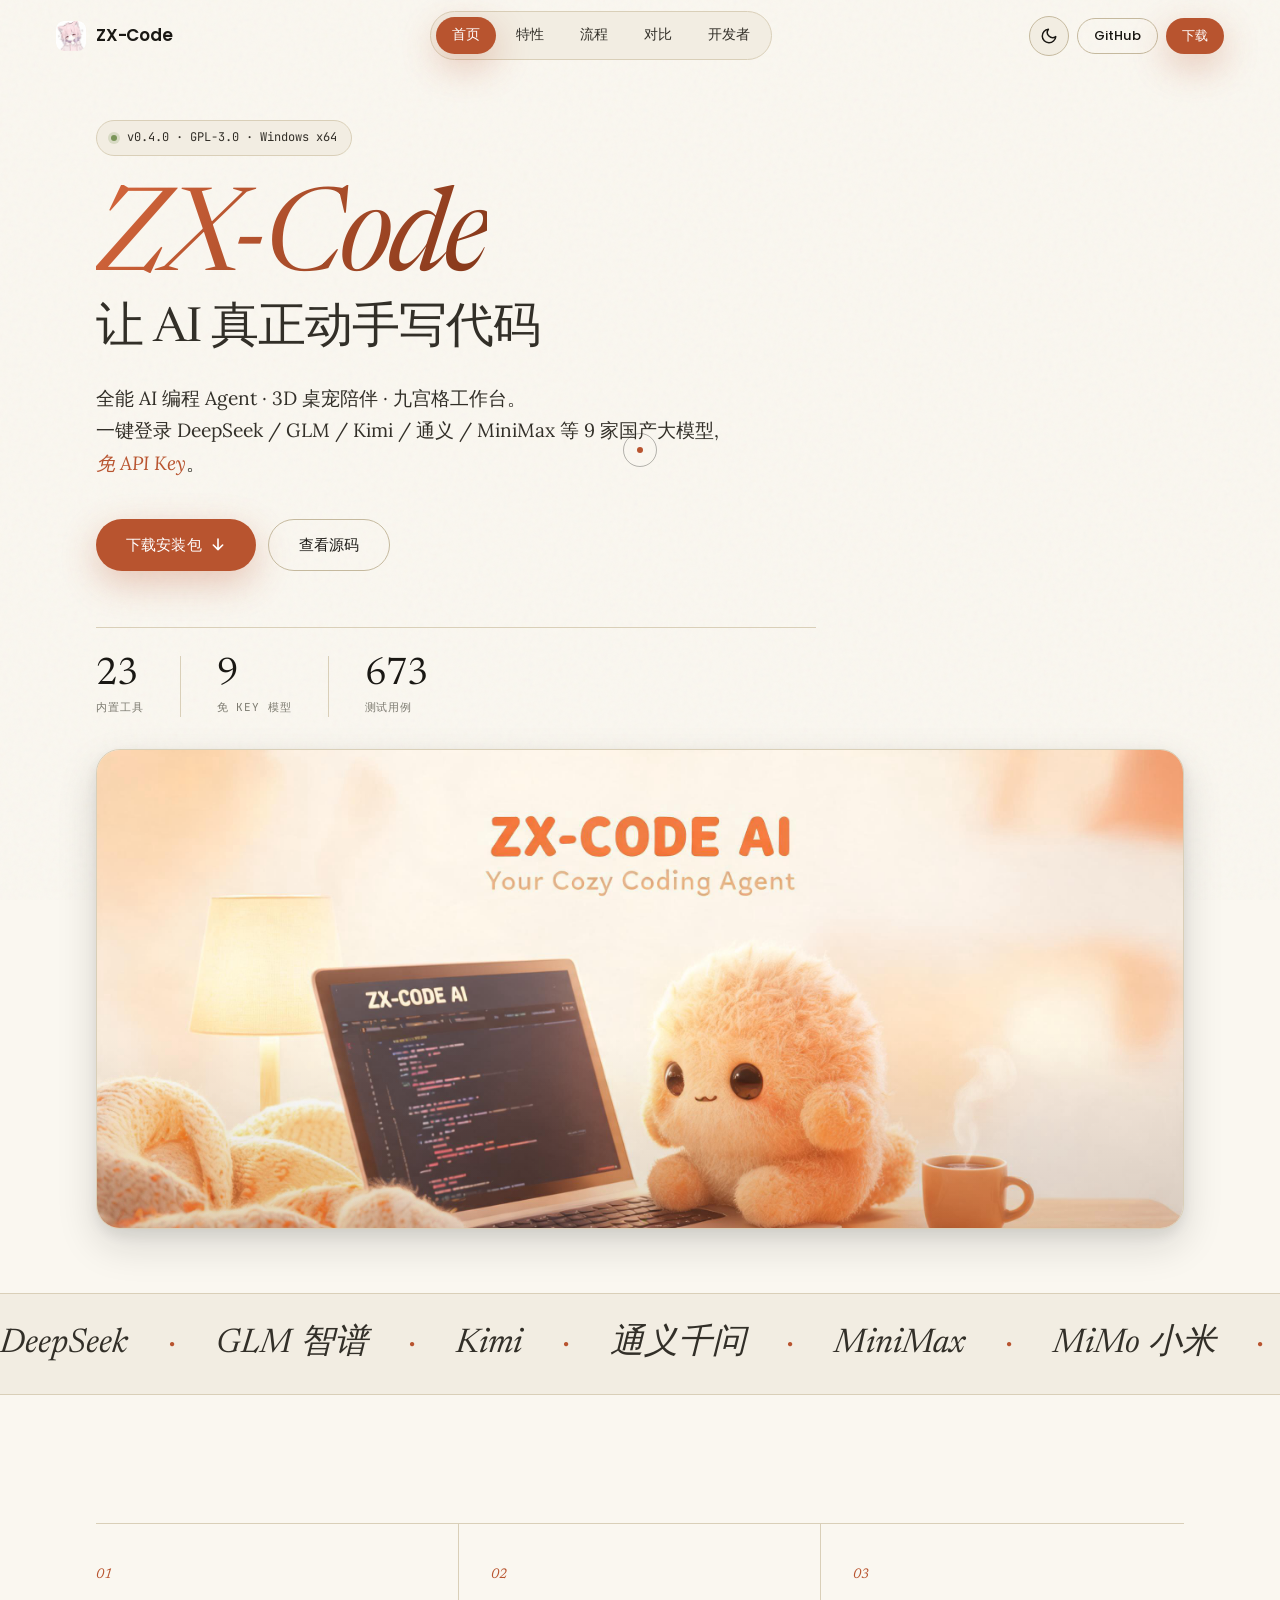
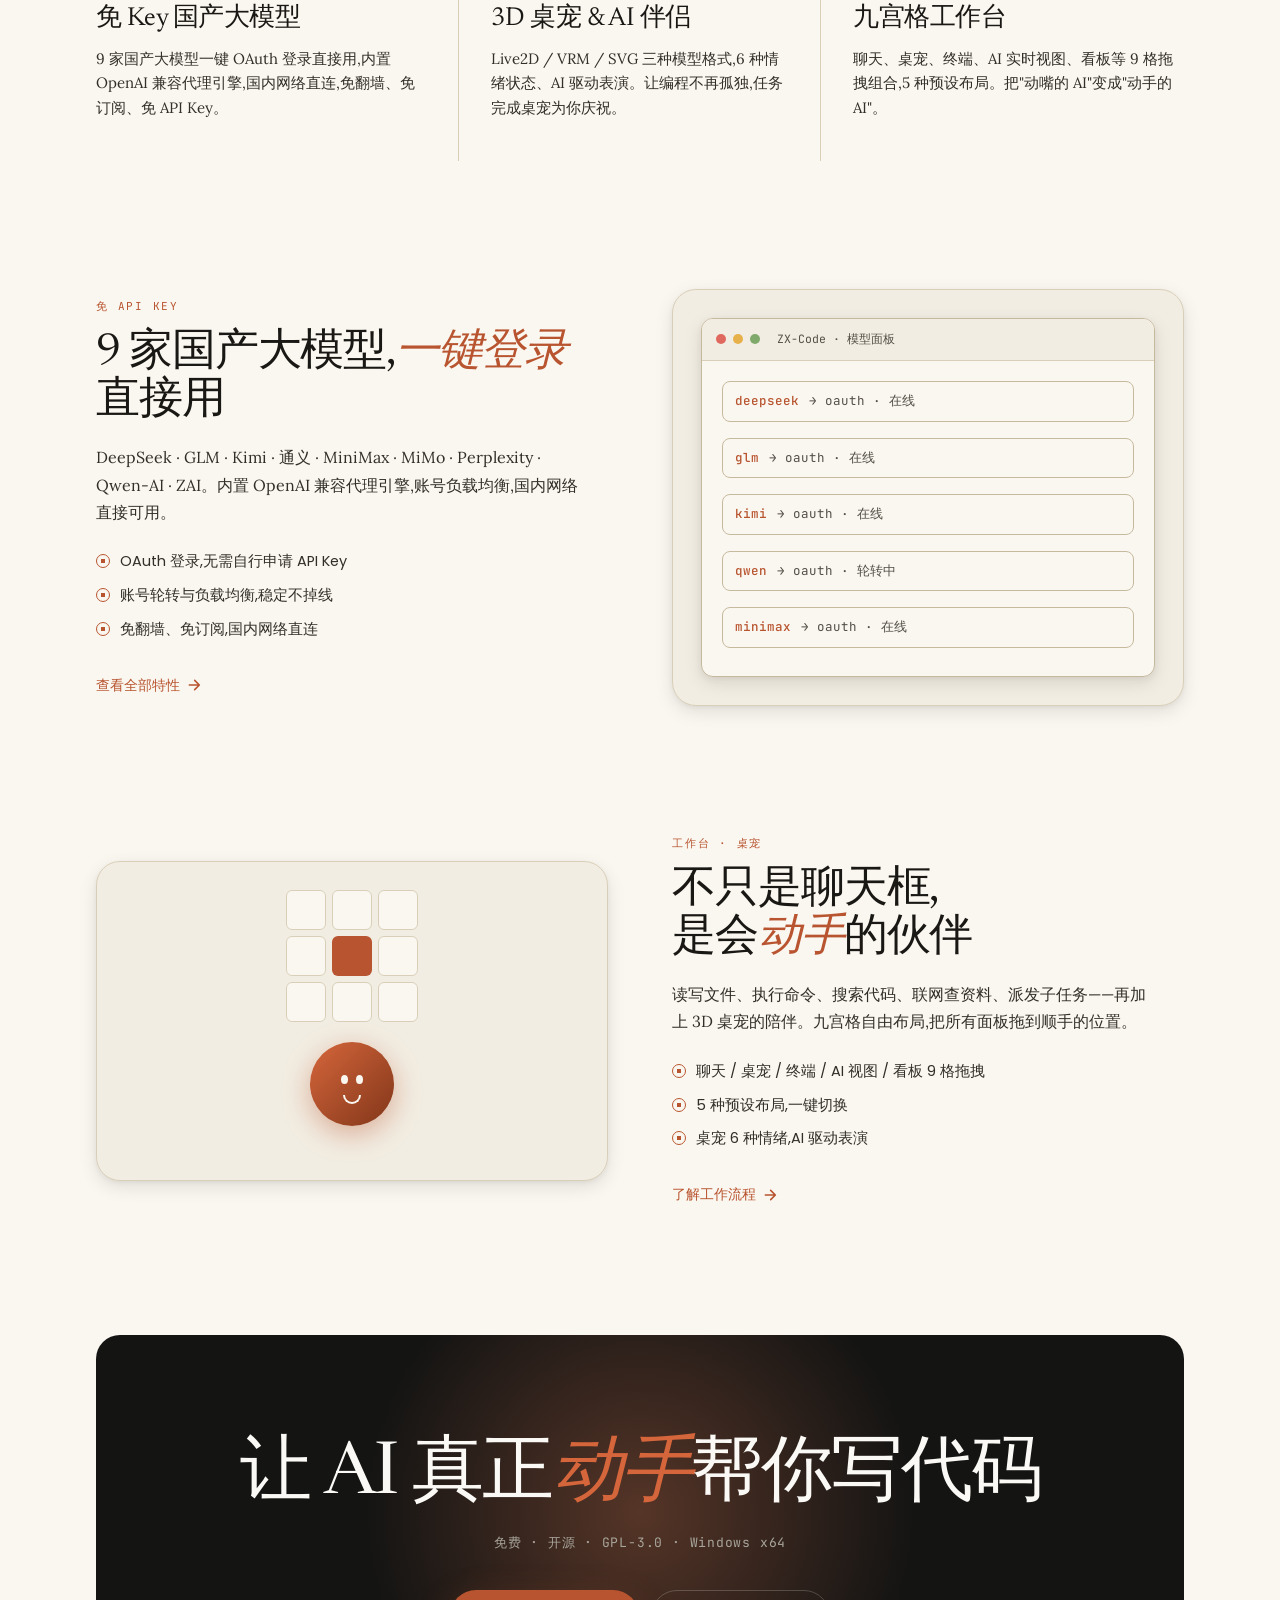
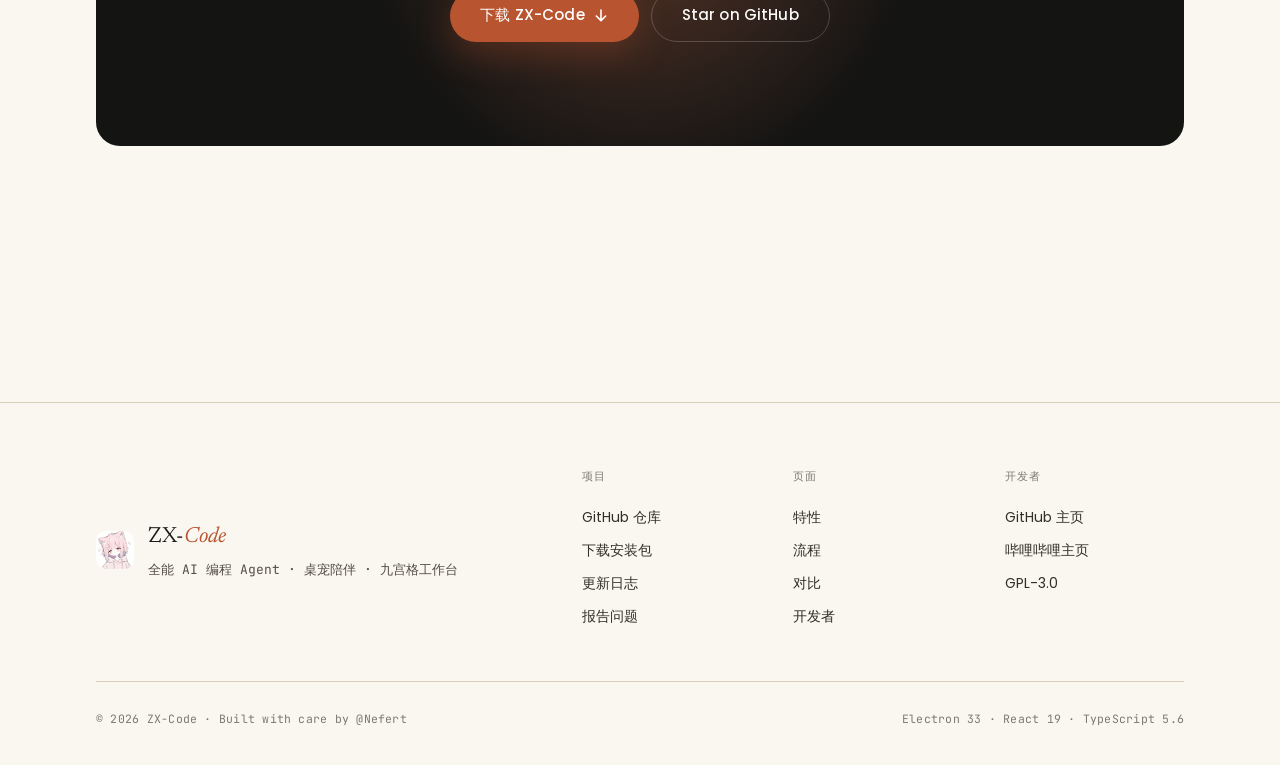
==== commit db639991: "single-page merge: hash routing, image assets, theme fix, hero display" ====
--- a/index.html
+++ b/index.html
@@ -699,7 +699,7 @@
           <div class="dev-grid reveal">
             <div>
               <div class="dev-avatar">
-                <img src="assets/hero.jpg" alt="开发者 @Nefert" />
+                <img src="assets/avatar.jpg" alt="开发者 @Nefert" />
               </div>
             </div>
             <div class="dev-info">
--- a/css/style.css
+++ b/css/style.css
@@ -567,18 +567,18 @@
 
 /* hero visual anchor */
 .hero-visual {
-  margin-top: 24px;
+  margin-top: 32px;
   width: 100%;
   border-radius: var(--r-2xl);
   overflow: hidden;
   position: relative;
   box-shadow: var(--shadow-lg);
   border: 1px solid var(--line);
-  aspect-ratio: 21 / 9;
+  max-height: 480px;
   background: var(--bg-soft);
 }
 .hero-visual img {
-  width: 100%; height: 100%; object-fit: cover;
+  width: 100%; height: auto; display: block;
 }
 .hero-visual::after {
   content: ''; position: absolute; inset: 0;
@@ -1341,11 +1341,16 @@
 @media (max-width: 640px) {
   :root { --nav-h: 60px; }
   body { font-size: 16px; }
+  .hero { padding-bottom: 40px; }
+  .hero-pill { margin-bottom: 20px; }
+  .hero-title { margin-bottom: 16px; }
+  .hero-tagline { margin-bottom: 24px; }
+  .hero-cta { margin-bottom: 32px; flex-direction: column; }
+  .hero-cta .btn { width: 100%; max-width: 320px; }
   .hero-meta { flex-direction: column; align-items: flex-start; gap: 20px; padding-top: 24px; }
   .hero-meta-item { border-right: none; border-bottom: 1px solid var(--line); padding-right: 0; padding-bottom: 20px; margin-right: 0; }
   .hero-meta-item:last-child { border-bottom: none; padding-bottom: 0; }
-  .hero-cta .btn { width: 100%; max-width: 320px; }
-  .hero-cta { flex-direction: column; }
+  .hero-visual { margin-top: 20px; max-height: 300px; }
 
   .compare-row { grid-template-columns: 1.5fr 1fr 1fr; }
   .compare-cell:nth-child(4), .compare-cell:nth-child(5) { display: none; }
